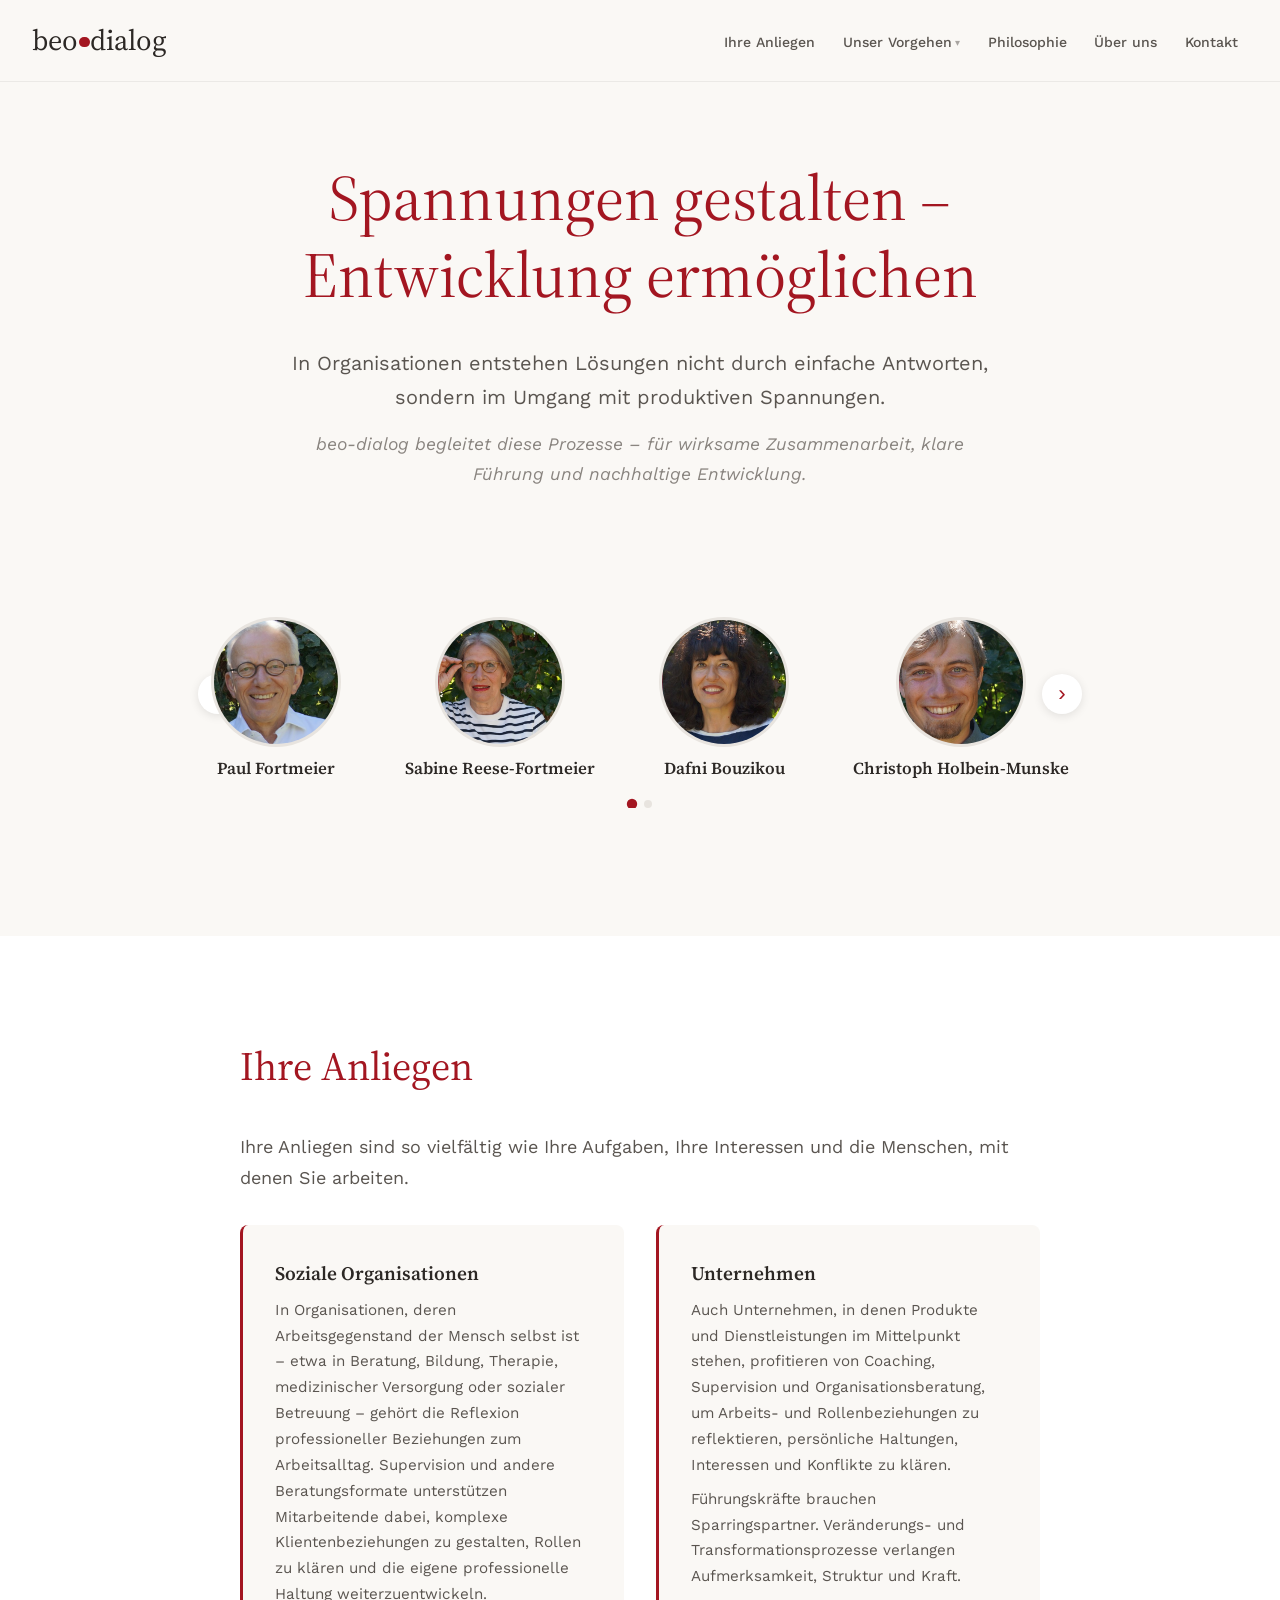
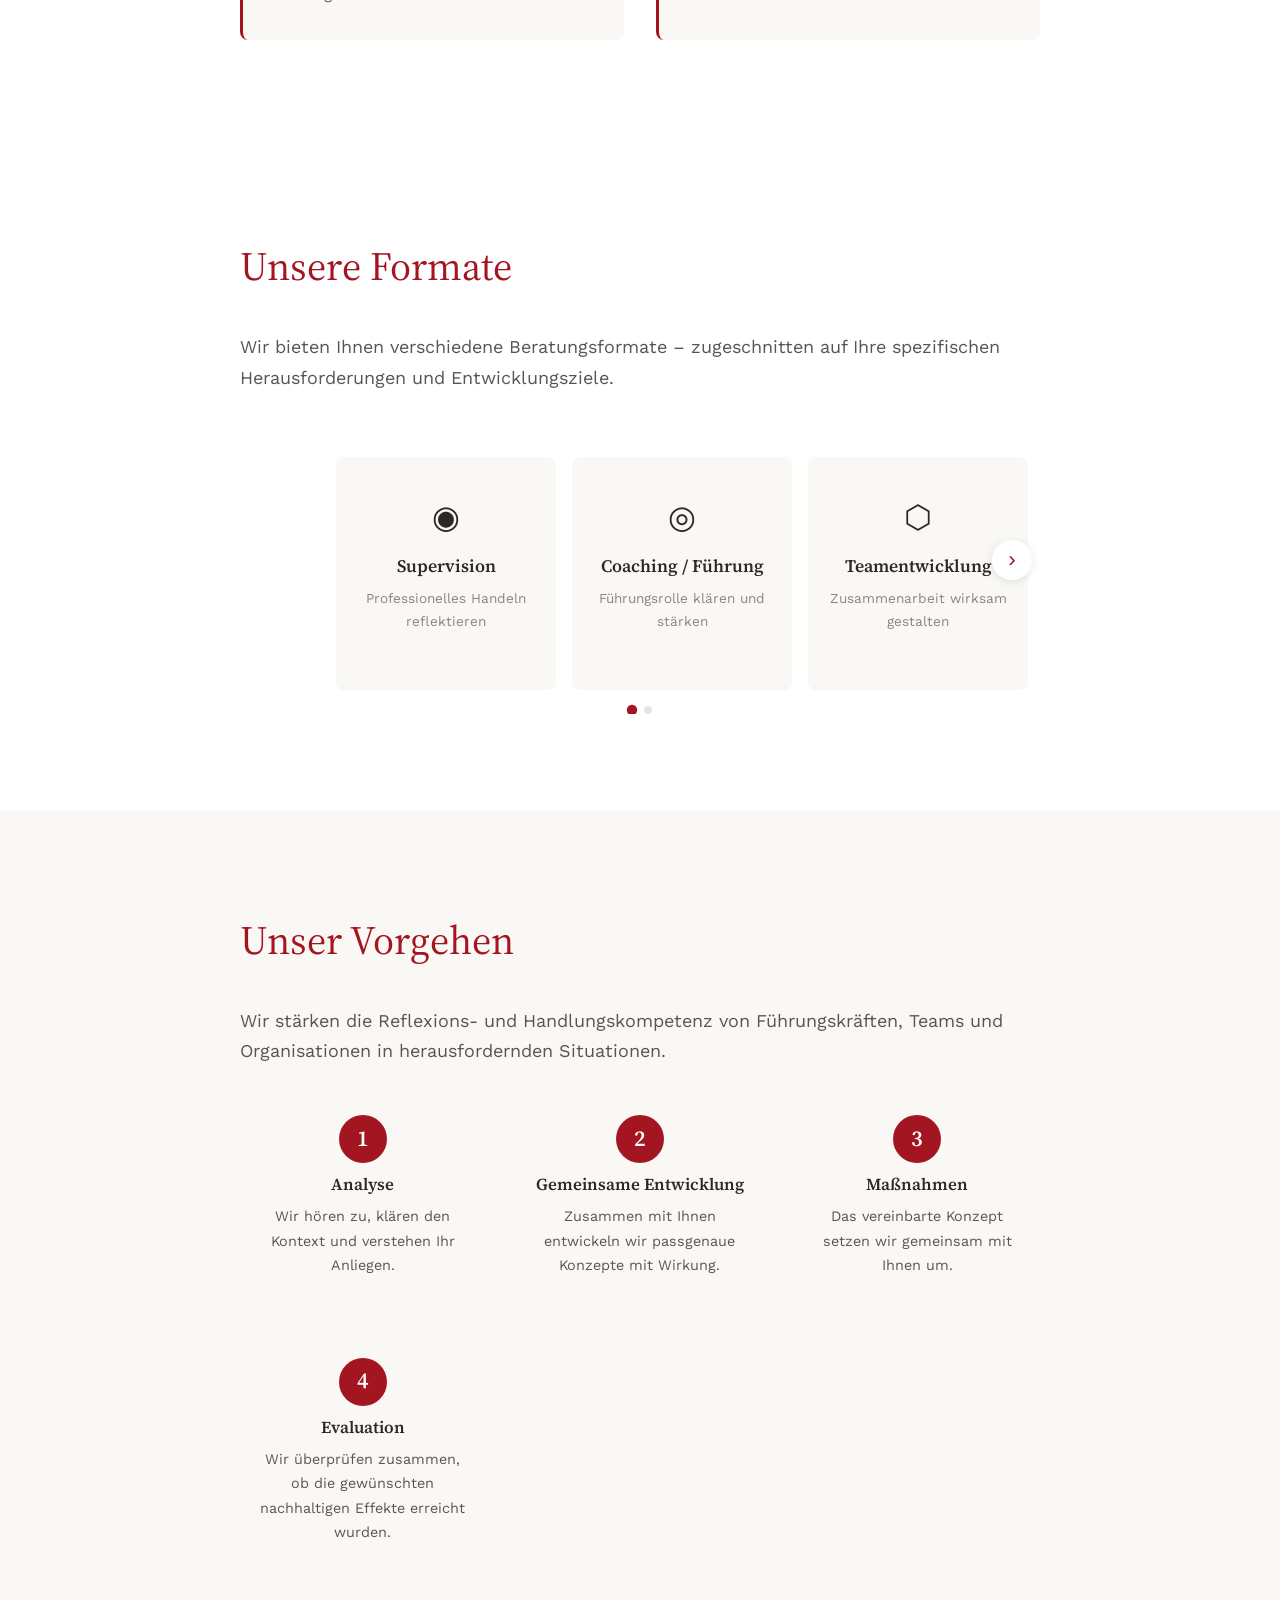
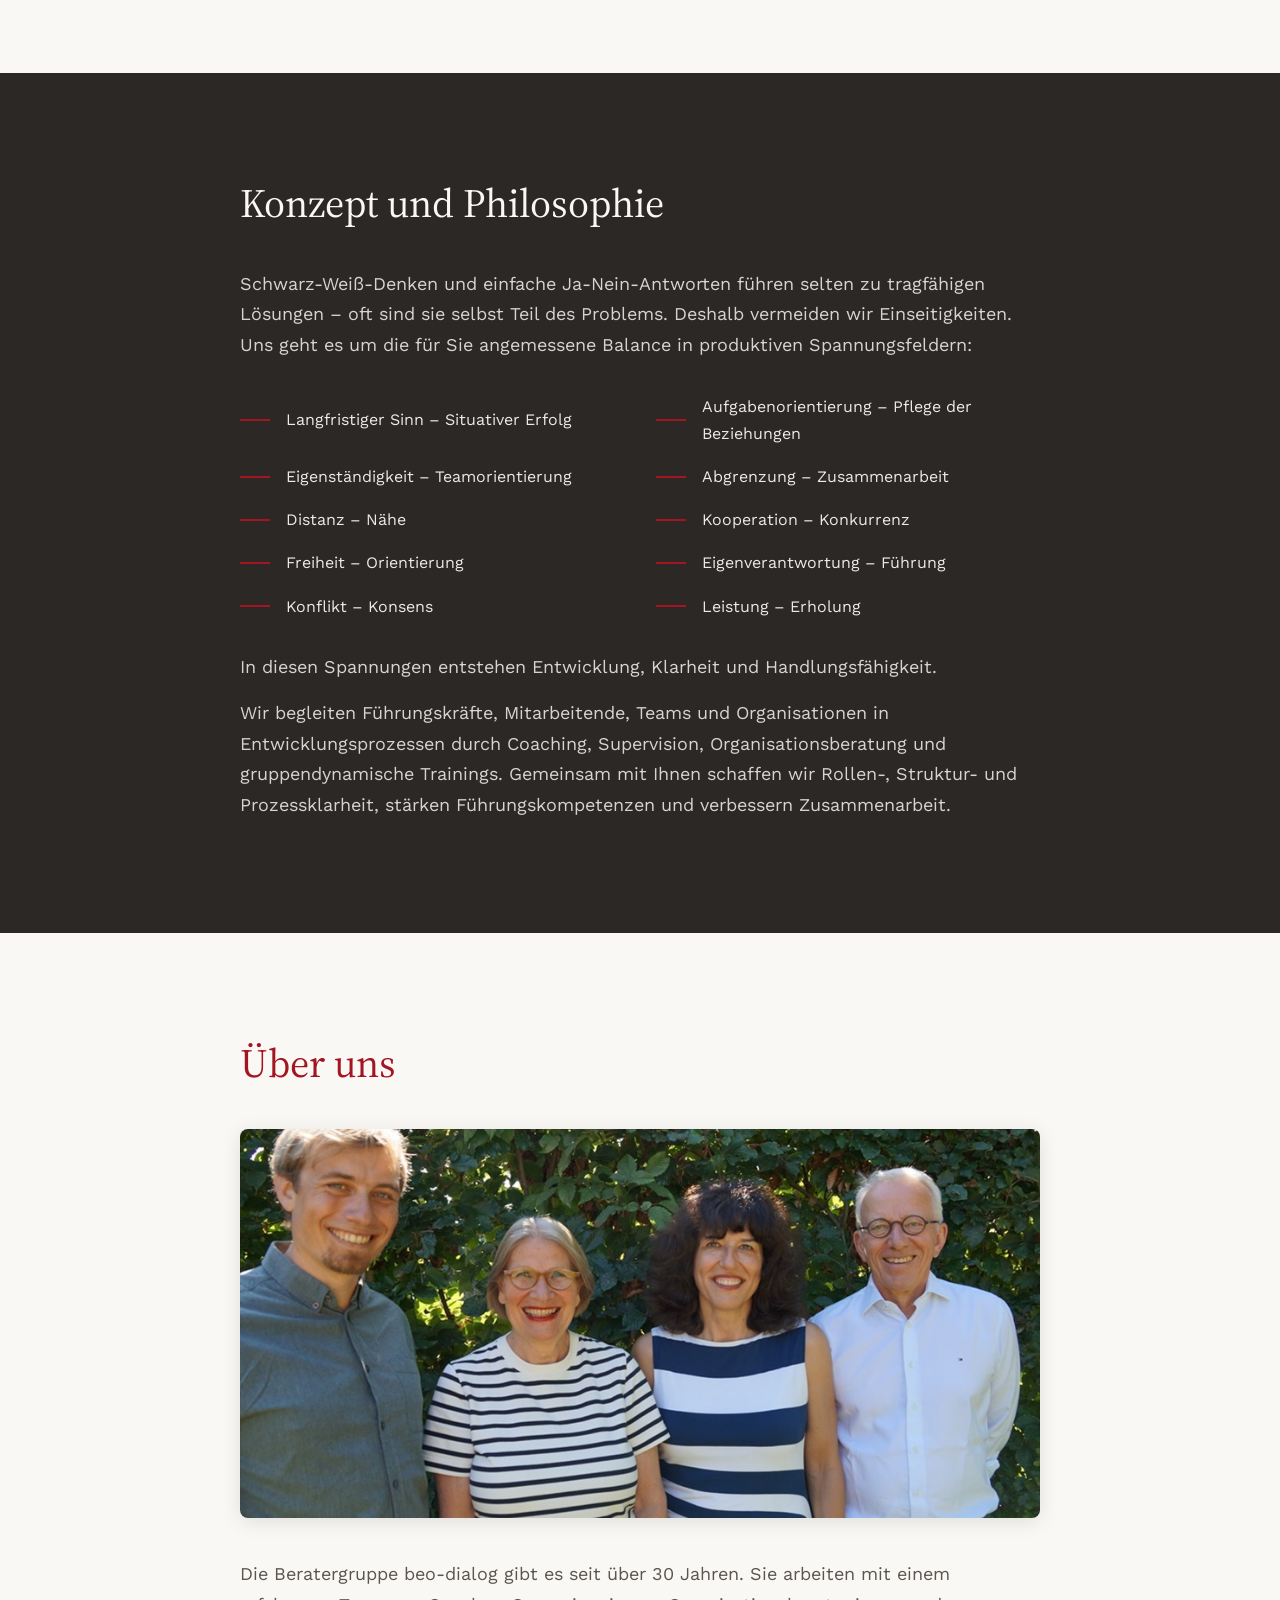
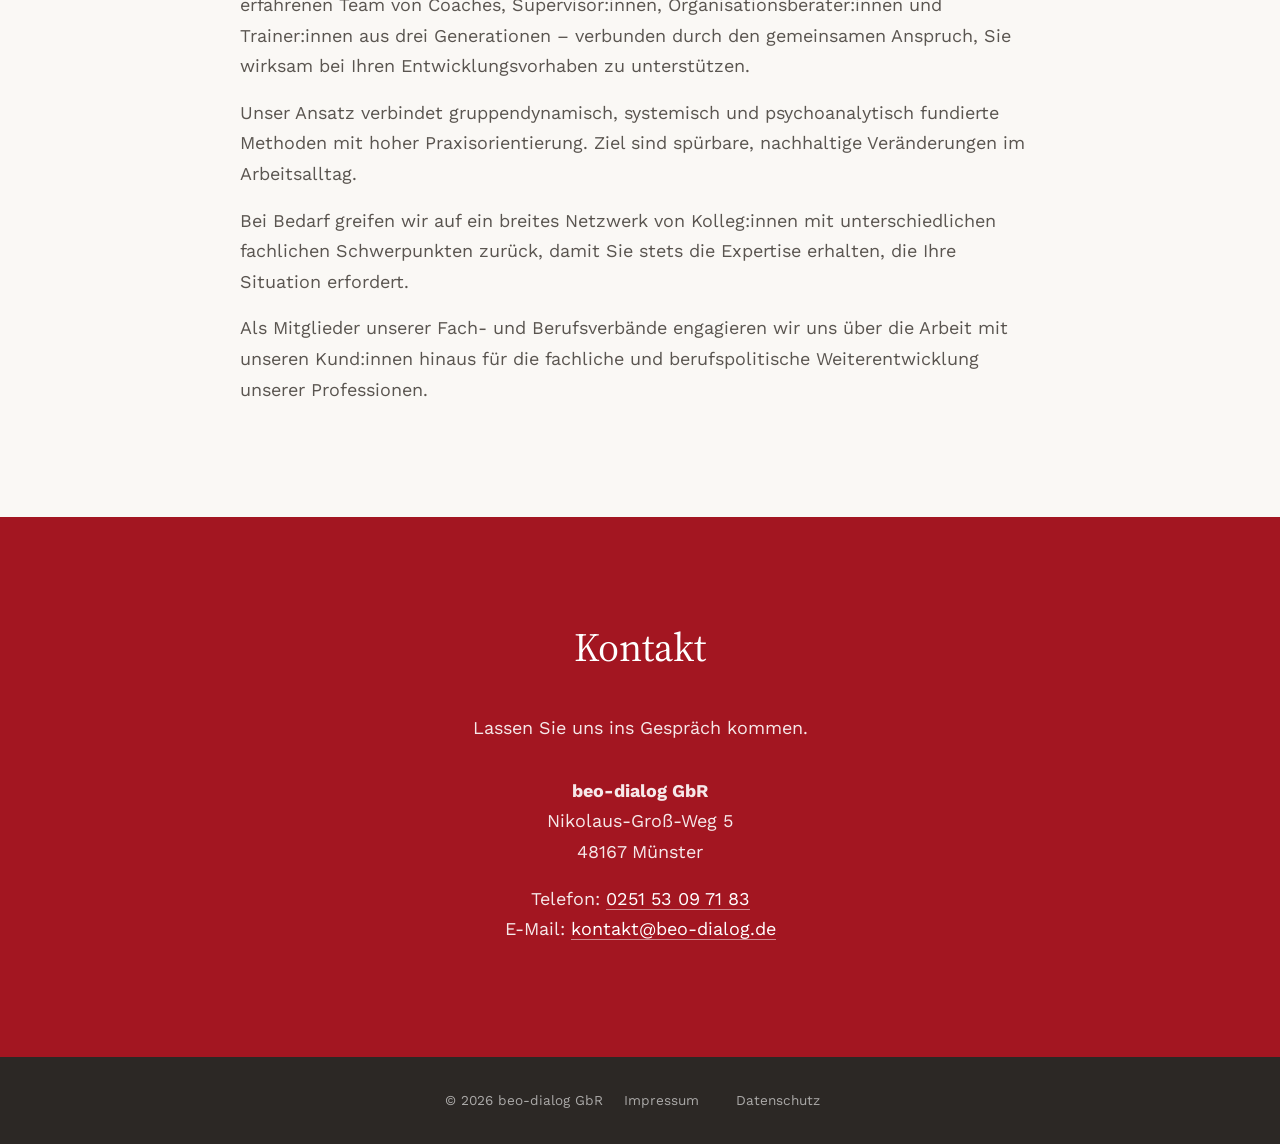
==== index.html @ d2ea7aee "Formate-Sektion als Karussell mit Pfeil-Navigation Die fünf Format-Karten (Supervision, Coaching, et" ====
<!DOCTYPE html>
<html lang="de">
<head>
  <meta charset="UTF-8">
  <meta name="viewport" content="width=device-width, initial-scale=1.0">
  <meta name="description" content="Supervision, Coaching, Organisationsberatung und Training seit über 30 Jahren. beo-dialog begleitet Teams, Führungskräfte und Organisationen wirksam durch Veränderung.">
  <title>beo-dialog – Spannungen gestalten, Entwicklung ermöglichen</title>
  <link rel="preconnect" href="https://fonts.googleapis.com">
  <link rel="preconnect" href="https://fonts.gstatic.com" crossorigin>
  <link href="https://fonts.googleapis.com/css2?family=Source+Serif+4:opsz,wght@8..60,400;8..60,600&family=Work+Sans:wght@300;400;500;600&display=swap" rel="stylesheet">
  <link rel="stylesheet" href="style.css">
</head>
<body>

<nav>
  <a href="index.html" class="logo">beo<span class="logo-dot"></span>dialog</a>
  <ul class="nav-links">
    <li><a href="#anliegen">Ihre Anliegen</a></li>
    <li class="nav-dropdown">
      <a href="#formate">Unser Vorgehen</a>
      <div class="dropdown-menu">
        <a href="supervision.html">Supervision</a>
        <a href="coaching.html">Coaching / Führung</a>
        <a href="teamentwicklung.html">Teamentwicklung</a>
        <a href="organisationsberatung.html">Organisationsberatung</a>
        <a href="training.html">Training</a>
      </div>
    </li>
    <li><a href="#philosophie">Philosophie</a></li>
    <li><a href="#ueber-uns">Über uns</a></li>
    <li><a href="#kontakt">Kontakt</a></li>
  </ul>
  <button class="nav-toggle" aria-label="Menü"><span></span><span></span><span></span></button>
</nav>

<section class="hero">
  <div class="hero-content">
    <h1>Spannungen gestalten&nbsp;– Entwicklung ermöglichen</h1>
    <p class="hero-intro">In Organisationen entstehen Lösungen nicht durch einfache Antworten, sondern im Umgang mit produktiven Spannungen.</p>
    <p class="hero-dialog">beo-dialog begleitet diese Prozesse – für wirksame Zusammenarbeit, klare Führung und nachhaltige Entwicklung.</p>
  </div>
  <div class="team-section">
    <div class="team-carousel">
      <button class="carousel-nav prev" aria-label="Vorherige">‹</button>
      <div class="team-track" id="teamTrack">
        <a class="team-member" href="paul-fortmeier.html">
          <div class="member-photo"><img src="bilder/fortmeier.jpg" alt="Paul Fortmeier"></div>
          <div class="member-name">Paul Fortmeier</div>
        </a>
        <a class="team-member" href="sabine-reese-fortmeier.html">
          <div class="member-photo"><img src="bilder/reese-fortmeier.jpg" alt="Sabine Reese-Fortmeier"></div>
          <div class="member-name">Sabine Reese-Fortmeier</div>
        </a>
        <a class="team-member" href="dafni-bouzikou.html">
          <div class="member-photo"><img src="bilder/bouzikou.jpg" alt="Dafni Bouzikou"></div>
          <div class="member-name">Dafni Bouzikou</div>
        </a>
        <a class="team-member" href="christoph-holbein-munske.html">
          <div class="member-photo"><img src="bilder/holbein-munske.jpg" alt="Christoph Holbein-Munske"></div>
          <div class="member-name">Christoph Holbein-Munske</div>
        </a>
      </div>
      <button class="carousel-nav next" aria-label="Nächste">›</button>
      <div class="carousel-dots">
        <button class="carousel-dot active" data-index="0"></button>
        <button class="carousel-dot" data-index="1"></button>
      </div>
    </div>
  </div>
</section>

<section class="anliegen" id="anliegen">
  <div class="section-inner">
    <h2>Ihre Anliegen</h2>
    <p>Ihre Anliegen sind so vielfältig wie Ihre Aufgaben, Ihre Interessen und die Menschen, mit denen Sie arbeiten.</p>
    <div class="anliegen-grid">
      <div class="anliegen-card">
        <h3>Soziale Organisationen</h3>
        <p>In Organisationen, deren Arbeitsgegenstand der Mensch selbst ist – etwa in Beratung, Bildung, Therapie, medizinischer Versorgung oder sozialer Betreuung – gehört die Reflexion professioneller Beziehungen zum Arbeitsalltag. Supervision und andere Beratungsformate unterstützen Mitarbeitende dabei, komplexe Klientenbeziehungen zu gestalten, Rollen zu klären und die eigene professionelle Haltung weiterzuentwickeln.</p>
      </div>
      <div class="anliegen-card">
        <h3>Unternehmen</h3>
        <p>Auch Unternehmen, in denen Produkte und Dienstleistungen im Mittelpunkt stehen, profitieren von Coaching, Supervision und Organisationsberatung, um Arbeits- und Rollenbeziehungen zu reflektieren, persönliche Haltungen, Interessen und Konflikte zu klären.</p>
        <p>Führungskräfte brauchen Sparringspartner. Veränderungs- und Transformationsprozesse verlangen Aufmerksamkeit, Struktur und Kraft.</p>
      </div>
    </div>
  </div>
</section>

<section class="formate" id="formate">
  <div class="section-inner">
    <h2>Unsere Formate</h2>
    <p>Wir bieten Ihnen verschiedene Beratungsformate – zugeschnitten auf Ihre spezifischen Herausforderungen und Entwicklungsziele.</p>
    <div class="formate-carousel">
      <button class="carousel-nav prev" id="formatePrev" aria-label="Vorherige">‹</button>
      <div class="formate-track" id="formateTrack">
        <a class="format-card" href="supervision.html"><div class="format-icon">◉</div><h3>Supervision</h3><p>Professionelles Handeln reflektieren</p></a>
        <a class="format-card" href="coaching.html"><div class="format-icon">◎</div><h3>Coaching / Führung</h3><p>Führungsrolle klären und stärken</p></a>
        <a class="format-card" href="teamentwicklung.html"><div class="format-icon">⬡</div><h3>Teamentwicklung</h3><p>Zusammenarbeit wirksam gestalten</p></a>
        <a class="format-card" href="organisationsberatung.html"><div class="format-icon">◈</div><h3>Organisationsberatung</h3><p>Strukturen und Prozesse entwickeln</p></a>
        <a class="format-card" href="training.html"><div class="format-icon">△</div><h3>Training</h3><p>Kompetenzen erfahrungsbasiert erweitern</p></a>
      </div>
      <button class="carousel-nav next" id="formateNext" aria-label="Nächste">›</button>
      <div class="carousel-dots" id="formateDots"></div>
    </div>
  </div>
</section>

<section class="vorgehen" id="vorgehen">
  <div class="section-inner">
    <h2>Unser Vorgehen</h2>
    <p>Wir stärken die Reflexions- und Handlungskompetenz von Führungskräften, Teams und Organisationen in herausfordernden Situationen.</p>
    <div class="vorgehen-steps">
      <div class="step"><div class="step-number">1</div><h3>Analyse</h3><p>Wir hören zu, klären den Kontext und verstehen Ihr Anliegen.</p></div>
      <div class="step"><div class="step-number">2</div><h3>Gemeinsame Entwicklung</h3><p>Zusammen mit Ihnen entwickeln wir passgenaue Konzepte mit Wirkung.</p></div>
      <div class="step"><div class="step-number">3</div><h3>Maßnahmen</h3><p>Das vereinbarte Konzept setzen wir gemeinsam mit Ihnen um.</p></div>
      <div class="step"><div class="step-number">4</div><h3>Evaluation</h3><p>Wir überprüfen zusammen, ob die gewünschten nachhaltigen Effekte erreicht wurden.</p></div>
    </div>
  </div>
</section>

<section class="spannungsfelder" id="philosophie">
  <div class="section-inner">
    <h2>Konzept und Philosophie</h2>
    <p>Schwarz-Weiß-Denken und einfache Ja-Nein-Antworten führen selten zu tragfähigen Lösungen – oft sind sie selbst Teil des Problems. Deshalb vermeiden wir Einseitigkeiten. Uns geht es um die für Sie angemessene Balance in produktiven Spannungsfeldern:</p>
    <ul class="spannungen-list">
      <li class="spannung-item">Langfristiger Sinn – Situativer Erfolg</li>
      <li class="spannung-item">Aufgabenorientierung – Pflege der Beziehungen</li>
      <li class="spannung-item">Eigenständigkeit – Teamorientierung</li>
      <li class="spannung-item">Abgrenzung – Zusammenarbeit</li>
      <li class="spannung-item">Distanz – Nähe</li>
      <li class="spannung-item">Kooperation – Konkurrenz</li>
      <li class="spannung-item">Freiheit – Orientierung</li>
      <li class="spannung-item">Eigenverantwortung – Führung</li>
      <li class="spannung-item">Konflikt – Konsens</li>
      <li class="spannung-item">Leistung – Erholung</li>
    </ul>
    <p style="margin-top: var(--space-md)">In diesen Spannungen entstehen Entwicklung, Klarheit und Handlungsfähigkeit.</p>
    <p>Wir begleiten Führungskräfte, Mitarbeitende, Teams und Organisationen in Entwicklungsprozessen durch Coaching, Supervision, Organisationsberatung und gruppendynamische Trainings. Gemeinsam mit Ihnen schaffen wir Rollen-, Struktur- und Prozessklarheit, stärken Führungskompetenzen und verbessern Zusammenarbeit.</p>
  </div>
</section>

<section class="ueber-uns" id="ueber-uns">
  <div class="section-inner">
    <h2>Über uns</h2>
    <div style="text-align: center; margin: var(--space-md) 0">
      <img src="bilder/gruppenfoto.jpg" alt="beo-dialog Team" style="max-width: 100%; height: auto; border-radius: 8px; box-shadow: 0 4px 20px rgba(0,0,0,.1)">
    </div>
    <p>Die Beratergruppe beo-dialog gibt es seit über 30 Jahren. Sie arbeiten mit einem erfahrenen Team von Coaches, Supervisor:innen, Organisationsberater:innen und Trainer:innen aus drei Generationen – verbunden durch den gemeinsamen Anspruch, Sie wirksam bei Ihren Entwicklungsvorhaben zu unterstützen.</p>
    <p>Unser Ansatz verbindet gruppendynamisch, systemisch und psychoanalytisch fundierte Methoden mit hoher Praxisorientierung. Ziel sind spürbare, nachhaltige Veränderungen im Arbeitsalltag.</p>
    <p>Bei Bedarf greifen wir auf ein breites Netzwerk von Kolleg:innen mit unterschiedlichen fachlichen Schwerpunkten zurück, damit Sie stets die Expertise erhalten, die Ihre Situation erfordert.</p>
    <p>Als Mitglieder unserer Fach- und Berufsverbände engagieren wir uns über die Arbeit mit unseren Kund:innen hinaus für die fachliche und berufspolitische Weiterentwicklung unserer Professionen.</p>
  </div>
</section>

<section class="kontakt" id="kontakt">
  <div class="section-inner">
    <h2>Kontakt</h2>
    <p>Lassen Sie uns ins Gespräch kommen.</p>
    <div style="margin-top: var(--space-md)">
      <p><strong>beo-dialog GbR</strong><br>Nikolaus-Groß-Weg 5<br>48167 Münster</p>
      <p style="margin-top: var(--space-sm)">
        Telefon: <a href="tel:+4925153097183">0251 53 09 71 83</a><br>
        E-Mail: <a href="mailto:kontakt@beo-dialog.de">kontakt@beo-dialog.de</a>
      </p>
    </div>
  </div>
</section>

<footer>
  <p>© 2026 beo-dialog GbR <a href="#">Impressum</a> <a href="#">Datenschutz</a></p>
</footer>

<script>
const navToggle = document.querySelector('.nav-toggle');
const navLinks = document.querySelector('.nav-links');
navToggle.addEventListener('click', () => navLinks.classList.toggle('active'));
document.querySelectorAll('.nav-dropdown > a').forEach(t => {
  t.addEventListener('click', e => {
    if (window.innerWidth <= 768) { e.preventDefault(); t.parentElement.classList.toggle('open'); }
  });
});
document.querySelectorAll('.dropdown-menu a').forEach(l => {
  l.addEventListener('click', () => navLinks.classList.remove('active'));
});

// Carousel
const teamTrack = document.getElementById('teamTrack');
const teamMembers = teamTrack.querySelectorAll('.team-member');
const dots = document.querySelectorAll('.carousel-dot');
const prevBtn = document.querySelector('.carousel-nav.prev');
const nextBtn = document.querySelector('.carousel-nav.next');
let currentPage = 0;

function getMembersPerPage() {
  if (window.innerWidth <= 768) return 1;
  if (window.innerWidth <= 1024) return 3;
  return 5;
}

function updateCarousel() {
  const mpp = getMembersPerPage();
  const totalPages = Math.ceil(teamMembers.length / mpp);
  currentPage = Math.min(currentPage, totalPages - 1);
  const memberWidth = teamMembers[0].offsetWidth;
  const gap = 64;
  teamTrack.style.transform = `translateX(-${currentPage * mpp * (memberWidth + gap)}px)`;
  dots.forEach((dot, i) => dot.classList.toggle('active', i === currentPage));
}

prevBtn.addEventListener('click', () => { currentPage = Math.max(0, currentPage - 1); updateCarousel(); });
nextBtn.addEventListener('click', () => {
  const totalPages = Math.ceil(teamMembers.length / getMembersPerPage());
  currentPage = Math.min(totalPages - 1, currentPage + 1);
  updateCarousel();
});
dots.forEach((dot, i) => dot.addEventListener('click', () => { currentPage = i; updateCarousel(); }));
window.addEventListener('resize', () => { currentPage = 0; updateCarousel(); });
updateCarousel();

// Formate-Carousel
const formateTrack = document.getElementById('formateTrack');
const formateCards = formateTrack.querySelectorAll('.format-card');
const formateDotsContainer = document.getElementById('formateDots');
const formatePrev = document.getElementById('formatePrev');
const formateNext = document.getElementById('formateNext');
let formatePage = 0;

function getFormatePerPage() {
  return window.innerWidth <= 768 ? 1 : 3;
}

function buildFormateDots() {
  const total = Math.ceil(formateCards.length / getFormatePerPage());
  formateDotsContainer.innerHTML = '';
  for (let i = 0; i < total; i++) {
    const btn = document.createElement('button');
    btn.className = 'carousel-dot' + (i === formatePage ? ' active' : '');
    btn.addEventListener('click', () => { formatePage = i; updateFormateCarousel(); });
    formateDotsContainer.appendChild(btn);
  }
}

function updateFormateCarousel() {
  const fpp = getFormatePerPage();
  const totalPages = Math.ceil(formateCards.length / fpp);
  formatePage = Math.min(formatePage, totalPages - 1);
  const cardWidth = formateCards[0].offsetWidth;
  const gap = parseInt(getComputedStyle(formateTrack).gap) || 16;
  formateTrack.style.transform = `translateX(-${formatePage * fpp * (cardWidth + gap)}px)`;
  formateDotsContainer.querySelectorAll('.carousel-dot').forEach((d, i) => d.classList.toggle('active', i === formatePage));
  formatePrev.style.visibility = formatePage === 0 ? 'hidden' : 'visible';
  formateNext.style.visibility = formatePage >= totalPages - 1 ? 'hidden' : 'visible';
}

formatePrev.addEventListener('click', () => { formatePage = Math.max(0, formatePage - 1); updateFormateCarousel(); });
formateNext.addEventListener('click', () => {
  const total = Math.ceil(formateCards.length / getFormatePerPage());
  formatePage = Math.min(total - 1, formatePage + 1);
  updateFormateCarousel();
});
window.addEventListener('resize', () => { formatePage = 0; buildFormateDots(); updateFormateCarousel(); });
buildFormateDots();
updateFormateCarousel();
</script>
</body>
</html>
---- style.css ----
/* === VARIABLEN === */
:root {
  --beo-red: #A31621;
  --beo-red-dark: #7D1119;
  --warm-white: #FAF8F5;
  --warm-gray: #E8E4DF;
  --text-dark: #2C2825;
  --text-medium: #5A5550;
  --text-light: #8A8580;
  --font-display: 'Source Serif 4', Georgia, serif;
  --font-body: 'Work Sans', -apple-system, sans-serif;
  --space-xs: 0.5rem;
  --space-sm: 1rem;
  --space-md: 2rem;
  --space-lg: 4rem;
  --space-xl: 6rem;
  --space-xxl: 10rem;
}

/* === RESET === */
* { margin: 0; padding: 0; box-sizing: border-box; }
html { scroll-behavior: smooth; }
body {
  font-family: var(--font-body);
  font-size: 18px;
  line-height: 1.7;
  color: var(--text-dark);
  background: var(--warm-white);
  overflow-x: hidden;
}

/* === NAVIGATION === */
nav {
  position: fixed;
  top: 0; left: 0; right: 0;
  z-index: 200;
  padding: var(--space-sm) var(--space-md);
  display: flex;
  justify-content: space-between;
  align-items: center;
  background: rgba(250, 248, 245, 0.97);
  backdrop-filter: blur(10px);
  border-bottom: 1px solid rgba(0,0,0,0.06);
}

.logo {
  font-family: var(--font-display);
  font-size: 1.8rem;
  font-weight: 400;
  color: var(--text-dark);
  text-decoration: none;
}
.logo-dot {
  display: inline-block;
  width: .35em;
  height: .35em;
  background: var(--beo-red);
  border-radius: 50%;
  margin-left: .05em;
  transform: translateY(-.1em);
}

.nav-links {
  display: flex;
  gap: var(--space-xs);
  list-style: none;
  align-items: center;
}
.nav-links a {
  font-size: .88rem;
  font-weight: 500;
  color: var(--text-medium);
  text-decoration: none;
  padding: .4em .7em;
  border-radius: 4px;
  transition: color .2s;
}
.nav-links a:hover { color: var(--beo-red); }

.nav-dropdown { position: relative; }
.nav-dropdown > a::after { content: ' ▾'; font-size: .7em; opacity: .5; }

.dropdown-menu {
  display: none;
  position: absolute;
  top: calc(100% + 4px);
  left: 0;
  background: #fff;
  border-radius: 6px;
  box-shadow: 0 8px 30px rgba(0,0,0,.12);
  padding: .5rem 0;
  min-width: 220px;
  z-index: 300;
}
.dropdown-menu a {
  display: block;
  padding: .5rem 1.2rem;
  font-size: .88rem;
  color: var(--text-medium);
  border-radius: 0;
}
.dropdown-menu a:hover { background: var(--warm-white); color: var(--beo-red); }
.nav-dropdown:hover .dropdown-menu { display: block; }

.nav-toggle {
  display: none;
  background: none;
  border: none;
  cursor: pointer;
  padding: var(--space-xs);
}
.nav-toggle span {
  display: block;
  width: 24px;
  height: 2px;
  background: var(--text-dark);
  margin: 5px 0;
  transition: .3s;
}

/* === HERO (nur index.html) === */
.hero {
  min-height: 100vh;
  display: flex;
  flex-direction: column;
  justify-content: center;
  padding: var(--space-xxl) var(--space-md) var(--space-lg);
}
.hero-content { max-width: 900px; margin: 0 auto; text-align: center; }

.hero h1 {
  font-family: var(--font-display);
  font-size: clamp(2.5rem, 6vw, 4rem);
  font-weight: 400;
  line-height: 1.2;
  color: var(--beo-red);
  margin-bottom: var(--space-md);
  opacity: 0;
  animation: fadeUp .8s ease forwards;
}
.hero-intro {
  font-size: 1.25rem;
  color: var(--text-medium);
  max-width: 700px;
  margin: 0 auto var(--space-sm);
  opacity: 0;
  animation: fadeUp .8s ease .2s forwards;
}
.hero-dialog {
  font-size: 1.1rem;
  color: var(--text-light);
  font-style: italic;
  max-width: 650px;
  margin: 0 auto var(--space-lg);
  opacity: 0;
  animation: fadeUp .8s ease .3s forwards;
}

@keyframes fadeUp {
  from { opacity: 0; transform: translateY(20px); }
  to   { opacity: 1; transform: translateY(0); }
}

/* === TEAM-CAROUSEL (nur index.html) === */
.team-section {
  padding: var(--space-lg) 0;
  opacity: 0;
  animation: fadeUp .8s ease .4s forwards;
}
.team-carousel {
  position: relative;
  max-width: 900px;
  margin: 0 auto;
  padding: 0 var(--space-xl);
  overflow: hidden;
}
.team-track {
  display: flex;
  gap: var(--space-lg);
  justify-content: center;
  align-items: flex-start;
  transition: transform .5s cubic-bezier(.4,0,.2,1);
}
.team-member {
  flex: 0 0 auto;
  text-align: center;
  text-decoration: none;
  color: inherit;
  display: block;
  transition: transform .3s;
}
.team-member:hover { transform: translateY(-5px); }
.member-photo {
  width: 130px;
  height: 130px;
  border-radius: 50%;
  overflow: hidden;
  margin: 0 auto var(--space-xs);
  border: 3px solid transparent;
  transition: border-color .3s, box-shadow .3s;
  background: var(--warm-gray);
  display: flex;
  align-items: center;
  justify-content: center;
}
.member-photo img { width: 100%; height: 100%; object-fit: cover; }
.team-member:hover .member-photo {
  border-color: var(--beo-red);
  box-shadow: 0 8px 30px rgba(163,22,33,.15);
}
.member-name {
  font-family: var(--font-display);
  font-size: 1.05rem;
  font-weight: 600;
  color: var(--text-dark);
}

.carousel-nav {
  position: absolute;
  top: 40%;
  transform: translateY(-50%);
  width: 40px; height: 40px;
  border: none;
  background: #fff;
  border-radius: 50%;
  cursor: pointer;
  display: flex;
  align-items: center;
  justify-content: center;
  box-shadow: 0 2px 10px rgba(0,0,0,.1);
  transition: all .2s;
  color: var(--beo-red);
  font-size: 1.4rem;
}
.carousel-nav:hover { background: var(--beo-red); color: #fff; }
.carousel-nav.prev { left: 8px; }
.carousel-nav.next { right: 8px; }

.carousel-dots { display: flex; justify-content: center; gap: var(--space-xs); margin-top: var(--space-sm); }
.carousel-dot {
  width: 8px; height: 8px;
  border-radius: 50%;
  background: var(--warm-gray);
  border: none; cursor: pointer;
  transition: all .2s;
}
.carousel-dot.active { background: var(--beo-red); transform: scale(1.3); }

/* === SECTIONS (index.html) === */
section { padding: var(--space-xl) var(--space-md); }
.section-inner { max-width: 800px; margin: 0 auto; }
section h2 {
  font-family: var(--font-display);
  font-size: clamp(1.8rem, 4vw, 2.5rem);
  font-weight: 400;
  color: var(--beo-red);
  margin-bottom: var(--space-md);
}
section p { margin-bottom: var(--space-sm); color: var(--text-medium); }

.anliegen { background: #fff; }
.anliegen-grid {
  display: grid;
  grid-template-columns: repeat(auto-fit, minmax(300px, 1fr));
  gap: var(--space-md);
  margin-top: var(--space-md);
}
.anliegen-card {
  padding: var(--space-md);
  background: var(--warm-white);
  border-radius: 8px;
  border-left: 3px solid var(--beo-red);
}
.anliegen-card h3 {
  font-family: var(--font-display);
  font-size: 1.2rem;
  font-weight: 600;
  color: var(--text-dark);
  margin-bottom: var(--space-xs);
}
.anliegen-card p { font-size: .95rem; margin-bottom: .5rem; }
.anliegen-card p:last-child { margin-bottom: 0; }

.spannungsfelder { background: var(--text-dark); color: var(--warm-white); }
.spannungsfelder h2 { color: var(--warm-white); }
.spannungsfelder p { color: rgba(255,255,255,.8); }
.spannungen-list {
  display: grid;
  grid-template-columns: repeat(auto-fit, minmax(250px, 1fr));
  gap: var(--space-sm) var(--space-md);
  margin-top: var(--space-md);
  list-style: none;
}
.spannung-item {
  display: flex;
  align-items: center;
  gap: var(--space-sm);
  font-size: 1rem;
  color: rgba(255,255,255,.9);
}
.spannung-item::before {
  content: '';
  width: 30px; height: 2px;
  background: var(--beo-red);
  flex-shrink: 0;
}

.vorgehen { background: var(--warm-white); }
.vorgehen-steps {
  display: grid;
  grid-template-columns: repeat(auto-fit, minmax(180px, 1fr));
  gap: var(--space-md);
  margin-top: var(--space-md);
}
.step { text-align: center; padding: var(--space-sm); }
.step-number {
  width: 48px; height: 48px;
  border-radius: 50%;
  background: var(--beo-red);
  color: #fff;
  display: flex;
  align-items: center;
  justify-content: center;
  font-family: var(--font-display);
  font-size: 1.4rem;
  font-weight: 600;
  margin: 0 auto var(--space-xs);
}
.step h3 {
  font-family: var(--font-display);
  font-size: 1.05rem;
  font-weight: 600;
  color: var(--text-dark);
  margin-bottom: .3rem;
}
.step p { font-size: .9rem; }

.formate { background: #fff; }
.formate-carousel {
  position: relative;
  margin-top: var(--space-lg);
  padding: 0 var(--space-xl);
  overflow: hidden;
}
.formate-track {
  display: flex;
  gap: var(--space-sm);
  transition: transform .5s cubic-bezier(.4,0,.2,1);
}
.format-card {
  flex: 0 0 auto;
  width: 220px;
  padding: var(--space-md) var(--space-sm);
  background: var(--warm-white);
  border-radius: 8px;
  text-align: center;
  transition: all .25s;
  border: 1px solid transparent;
  text-decoration: none;
  color: inherit;
  display: block;
}
.format-card:hover {
  border-color: var(--beo-red);
  box-shadow: 0 4px 20px rgba(163,22,33,.1);
  transform: translateY(-3px);
}
.format-icon { font-size: 2rem; margin-bottom: var(--space-xs); }
.format-card h3 {
  font-family: var(--font-display);
  font-size: 1.1rem;
  font-weight: 600;
  color: var(--text-dark);
  margin-bottom: .3rem;
}
.format-card p { font-size: .85rem; color: var(--text-light); margin-bottom: 0; }

.ueber-uns { background: var(--warm-white); }
.kontakt { background: var(--beo-red); color: #fff; text-align: center; }
.kontakt h2 { color: #fff; }
.kontakt p { color: rgba(255,255,255,.9); }
.kontakt a { color: #fff; text-decoration: none; border-bottom: 1px solid rgba(255,255,255,.5); transition: border-color .2s; }
.kontakt a:hover { border-color: #fff; }

footer {
  background: var(--text-dark);
  color: rgba(255,255,255,.6);
  padding: var(--space-md);
  text-align: center;
  font-size: .85rem;
}
footer a { color: rgba(255,255,255,.6); text-decoration: none; margin: 0 var(--space-sm); }
footer a:hover { color: #fff; }

/* === UNTERSEITEN-LAYOUT === */
.subpage-main { padding-top: 70px; }

.subpage-header {
  max-width: 800px;
  margin: 0 auto;
  padding: var(--space-lg) var(--space-md) var(--space-md);
}
.subpage-back {
  display: inline-flex;
  align-items: center;
  gap: .4em;
  font-size: .9rem;
  color: var(--text-light);
  text-decoration: none;
  margin-bottom: var(--space-md);
  transition: color .2s;
}
.subpage-back:hover { color: var(--beo-red); }

.subpage-header h1 {
  font-family: var(--font-display);
  font-size: clamp(2rem, 5vw, 3rem);
  font-weight: 400;
  color: var(--beo-red);
  margin-bottom: var(--space-sm);
}
.subpage-header .subtitle {
  font-size: 1.15rem;
  color: var(--text-medium);
  font-style: italic;
}

.subpage-body {
  max-width: 800px;
  margin: 0 auto;
  padding: 0 var(--space-md) var(--space-xl);
}
.subpage-body p { margin-bottom: var(--space-sm); color: var(--text-medium); }
.subpage-body h2 {
  font-family: var(--font-display);
  font-size: 1.4rem;
  font-weight: 600;
  color: var(--text-dark);
  margin-top: var(--space-md);
  margin-bottom: var(--space-sm);
}

.anlaesse { list-style: none; padding: 0; }
.anlaesse li {
  padding: .6rem 0;
  border-bottom: 1px solid var(--warm-gray);
  color: var(--text-medium);
  font-size: .95rem;
  display: flex;
  align-items: flex-start;
  gap: .7rem;
}
.anlaesse li::before {
  content: '';
  width: 6px; height: 6px;
  background: var(--beo-red);
  border-radius: 50%;
  flex-shrink: 0;
  margin-top: .55rem;
}

.subpage-cta {
  display: inline-block;
  margin-top: var(--space-md);
  padding: .8rem 2rem;
  background: var(--beo-red);
  color: #fff;
  font-size: 1rem;
  font-weight: 500;
  text-decoration: none;
  border-radius: 6px;
  transition: background .2s, transform .2s;
}
.subpage-cta:hover { background: var(--beo-red-dark); transform: translateY(-1px); }

/* === PERSONEN-PROFILE === */
.profile-hero {
  display: flex;
  gap: var(--space-md);
  align-items: flex-start;
  margin-bottom: var(--space-md);
}
.profile-photo {
  width: 180px; height: 180px;
  border-radius: 50%;
  background: var(--warm-gray);
  flex-shrink: 0;
  display: flex;
  align-items: center;
  justify-content: center;
  overflow: hidden;
}
.profile-photo img { width: 100%; height: 100%; object-fit: cover; }
.profile-intro { flex: 1; }
.profile-name {
  font-family: var(--font-display);
  font-size: 2rem;
  font-weight: 400;
  color: var(--beo-red);
  margin-bottom: .3rem;
}
.profile-claim {
  font-style: italic;
  color: var(--text-light);
  font-size: 1.05rem;
  margin-bottom: var(--space-sm);
}
.profile-contact-line { font-size: .9rem; color: var(--text-light); margin-top: var(--space-xs); }
.profile-contact-line a { color: var(--beo-red); text-decoration: none; }
.profile-contact-line a:hover { text-decoration: underline; }

.vita-list { list-style: none; padding: 0; }
.vita-list li {
  padding: .5rem 0;
  border-bottom: 1px solid var(--warm-gray);
  color: var(--text-medium);
  font-size: .92rem;
  display: flex;
  align-items: flex-start;
  gap: .7rem;
}
.vita-list li::before {
  content: '';
  width: 6px; height: 6px;
  background: var(--beo-red);
  border-radius: 50%;
  flex-shrink: 0;
  margin-top: .5rem;
}

.branchen { display: flex; flex-wrap: wrap; gap: .4rem; margin-top: var(--space-xs); }
.branche-tag {
  background: var(--warm-gray);
  color: var(--text-medium);
  padding: .25rem .7rem;
  border-radius: 20px;
  font-size: .8rem;
}

/* === RESPONSIVE === */
@media (max-width: 768px) {
  nav { padding: var(--space-sm); }
  .nav-links {
    display: none;
    position: absolute;
    top: 100%; left: 0; right: 0;
    background: #fff;
    flex-direction: column;
    padding: var(--space-sm) var(--space-md);
    gap: 0;
    border-bottom: 1px solid var(--warm-gray);
    box-shadow: 0 8px 20px rgba(0,0,0,.08);
  }
  .nav-links.active { display: flex; }
  .nav-links > li > a { padding: .7em 0; display: block; border-bottom: 1px solid var(--warm-gray); }
  .dropdown-menu { position: static; box-shadow: none; padding-left: var(--space-sm); display: none; }
  .nav-dropdown.open .dropdown-menu { display: block; }
  .dropdown-menu a { padding: .5rem 0; border-bottom: 1px solid var(--warm-gray); }
  .nav-toggle { display: block; }

  .team-carousel { padding: 0 var(--space-sm); }
  .team-track {
    justify-content: flex-start;
    overflow-x: auto;
    scroll-snap-type: x mandatory;
    -webkit-overflow-scrolling: touch;
    padding-bottom: var(--space-sm);
  }
  .team-member { scroll-snap-align: center; }
  .carousel-nav { display: none; }

  section { padding: var(--space-lg) var(--space-sm); }
  .formate-carousel { padding: 0 var(--space-sm); }

  .profile-hero { flex-direction: column; align-items: center; text-align: center; }
  .profile-photo { width: 150px; height: 150px; }
}
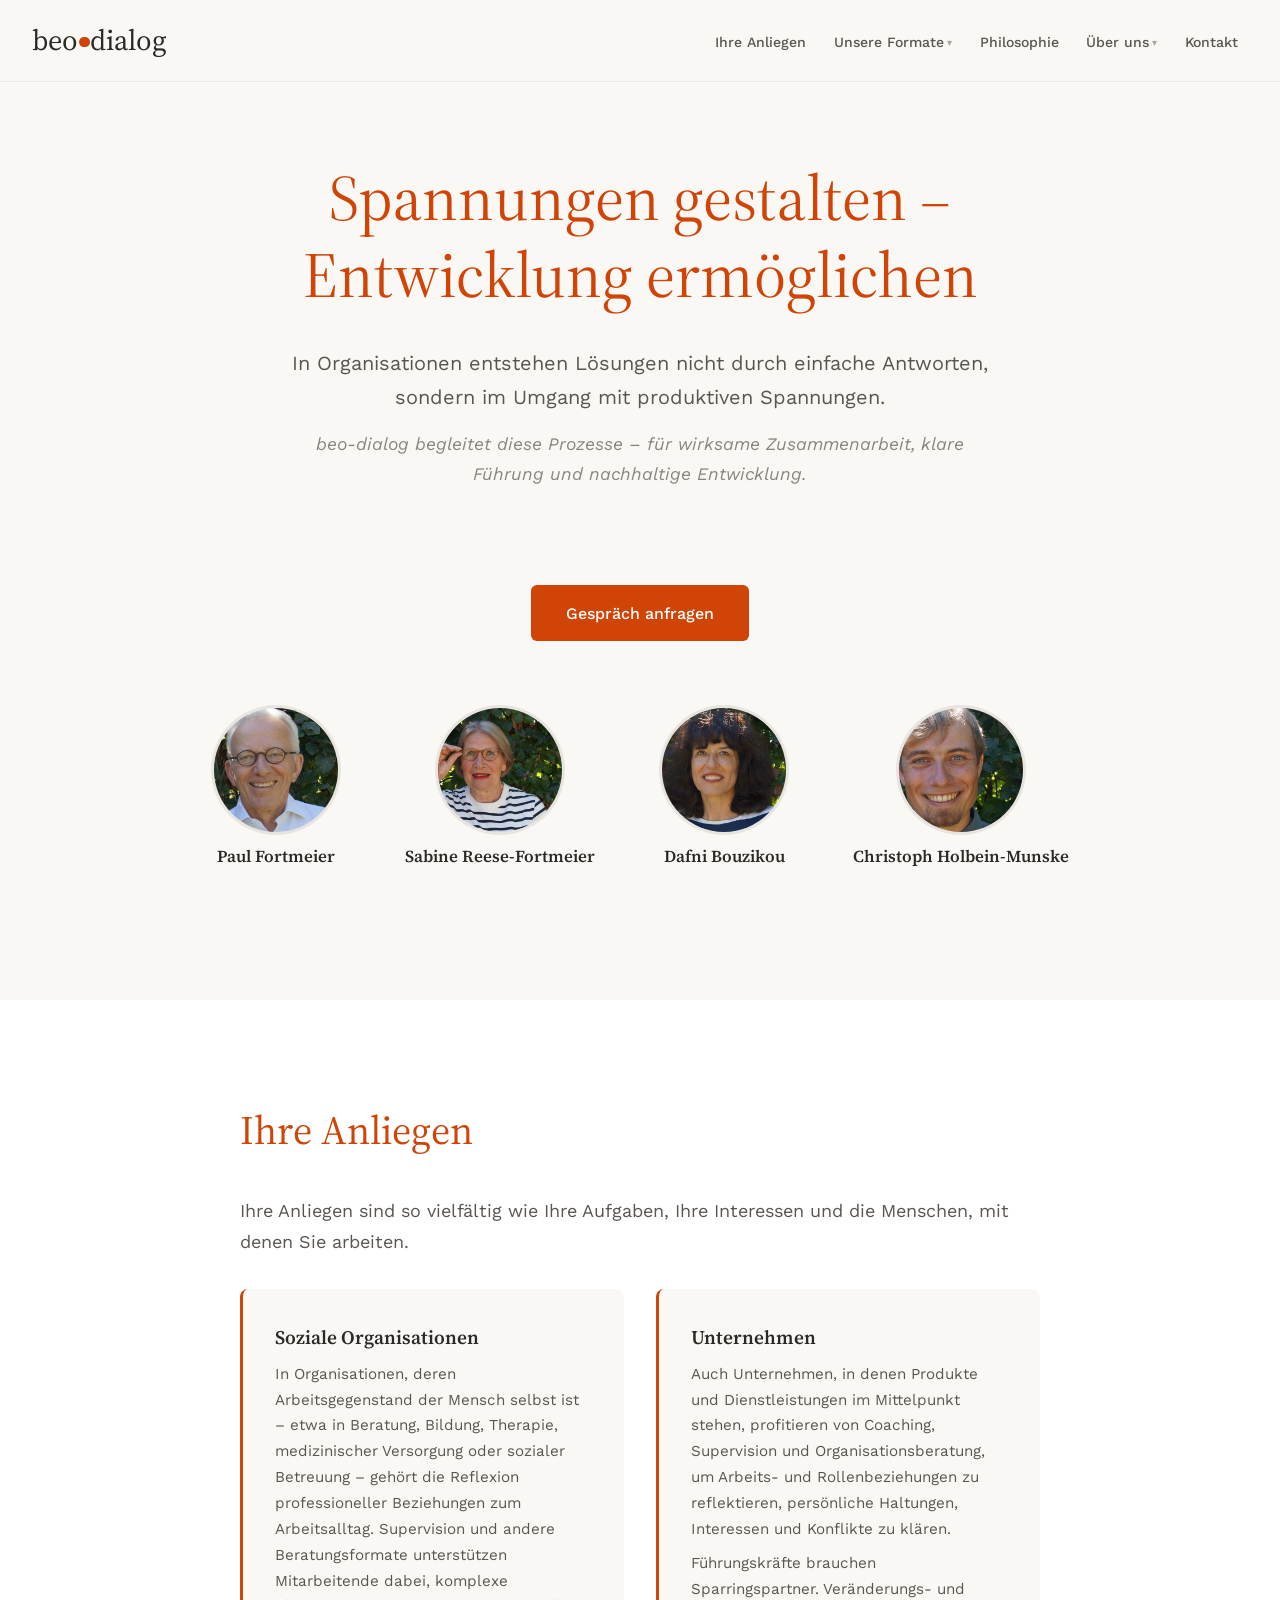
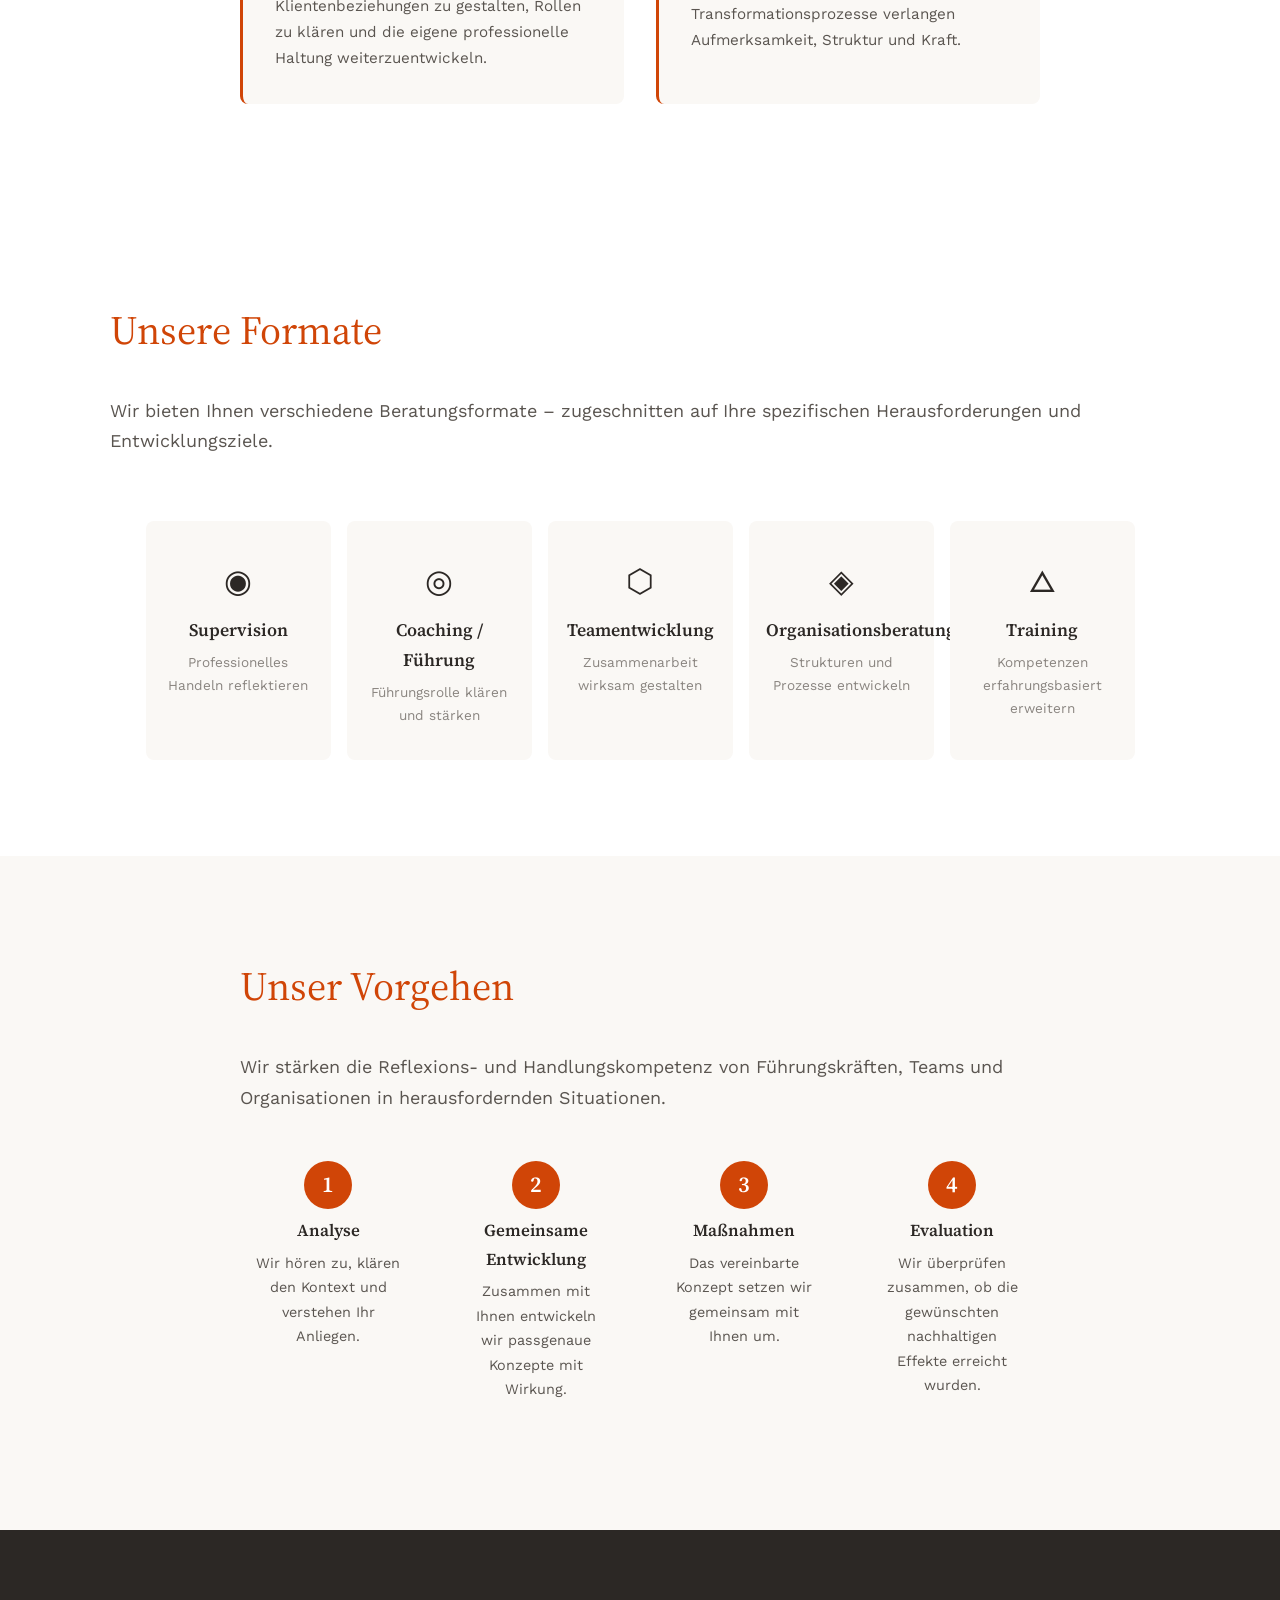
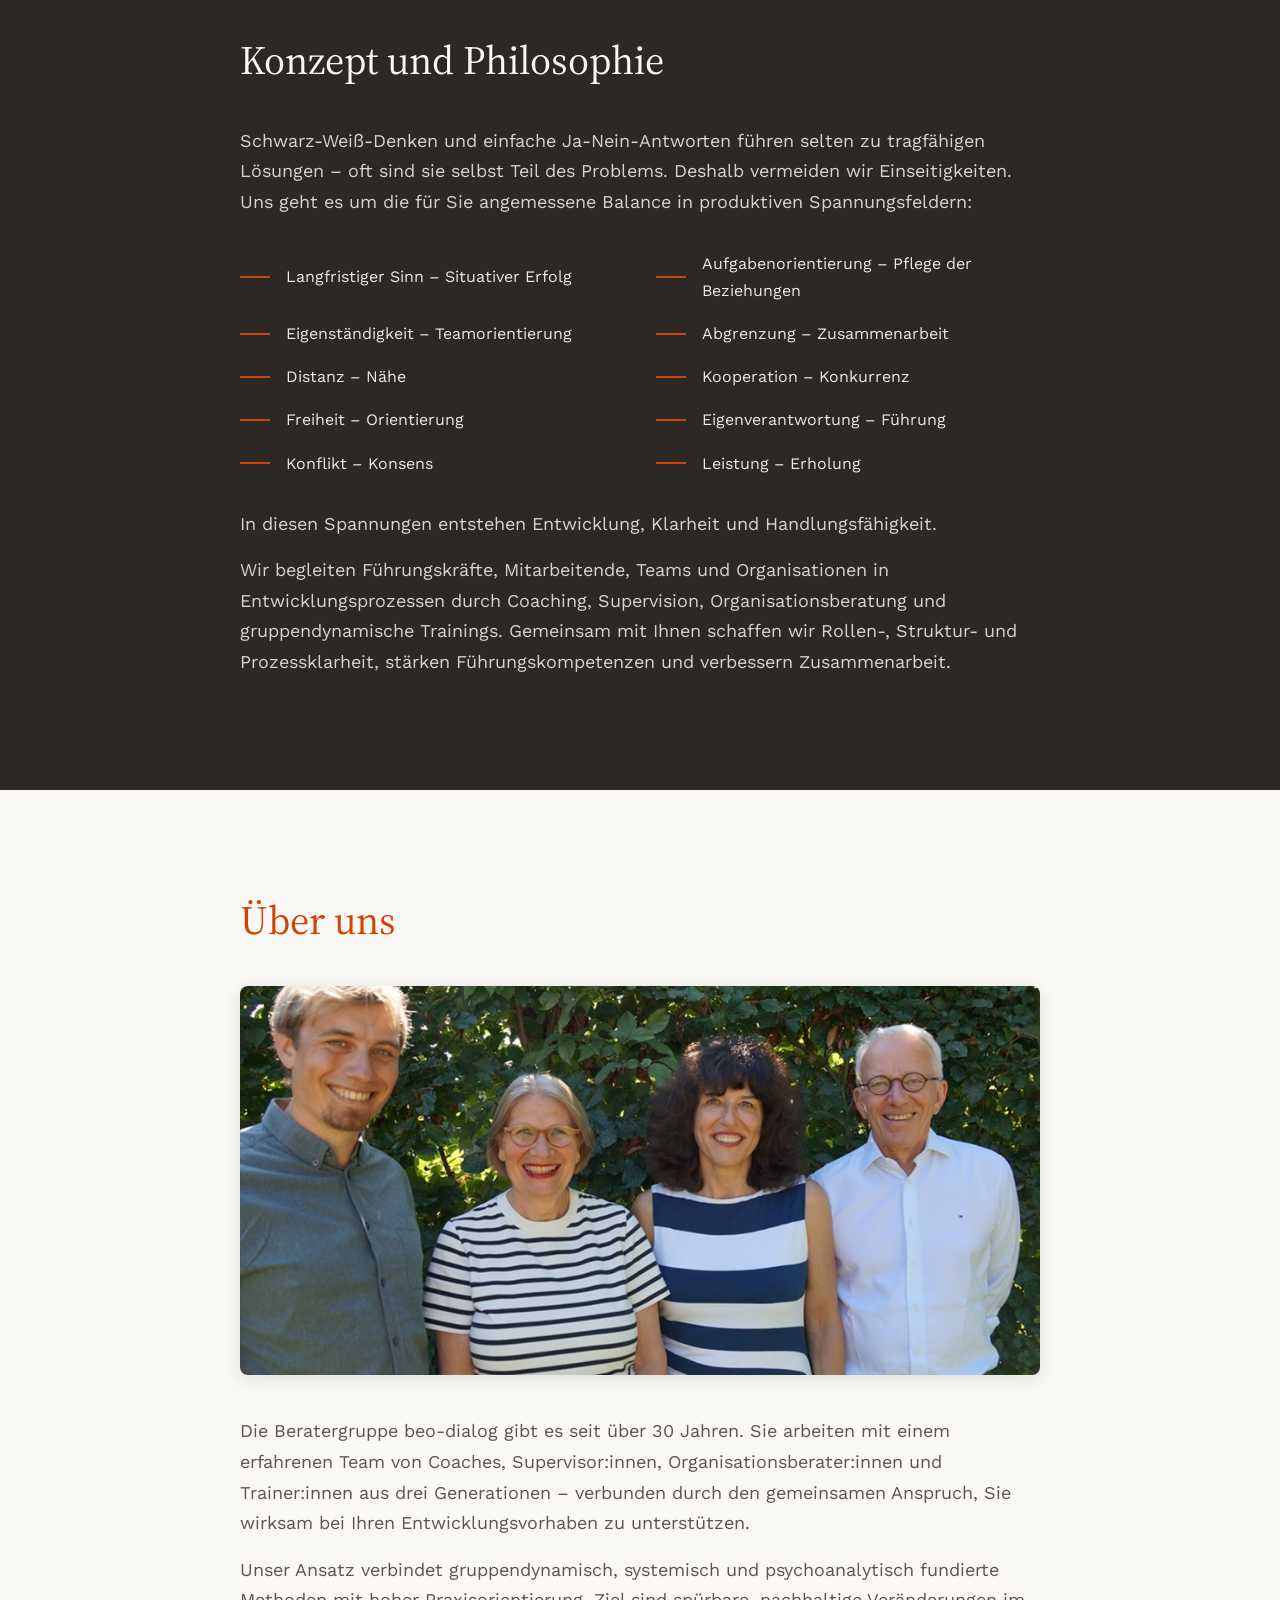
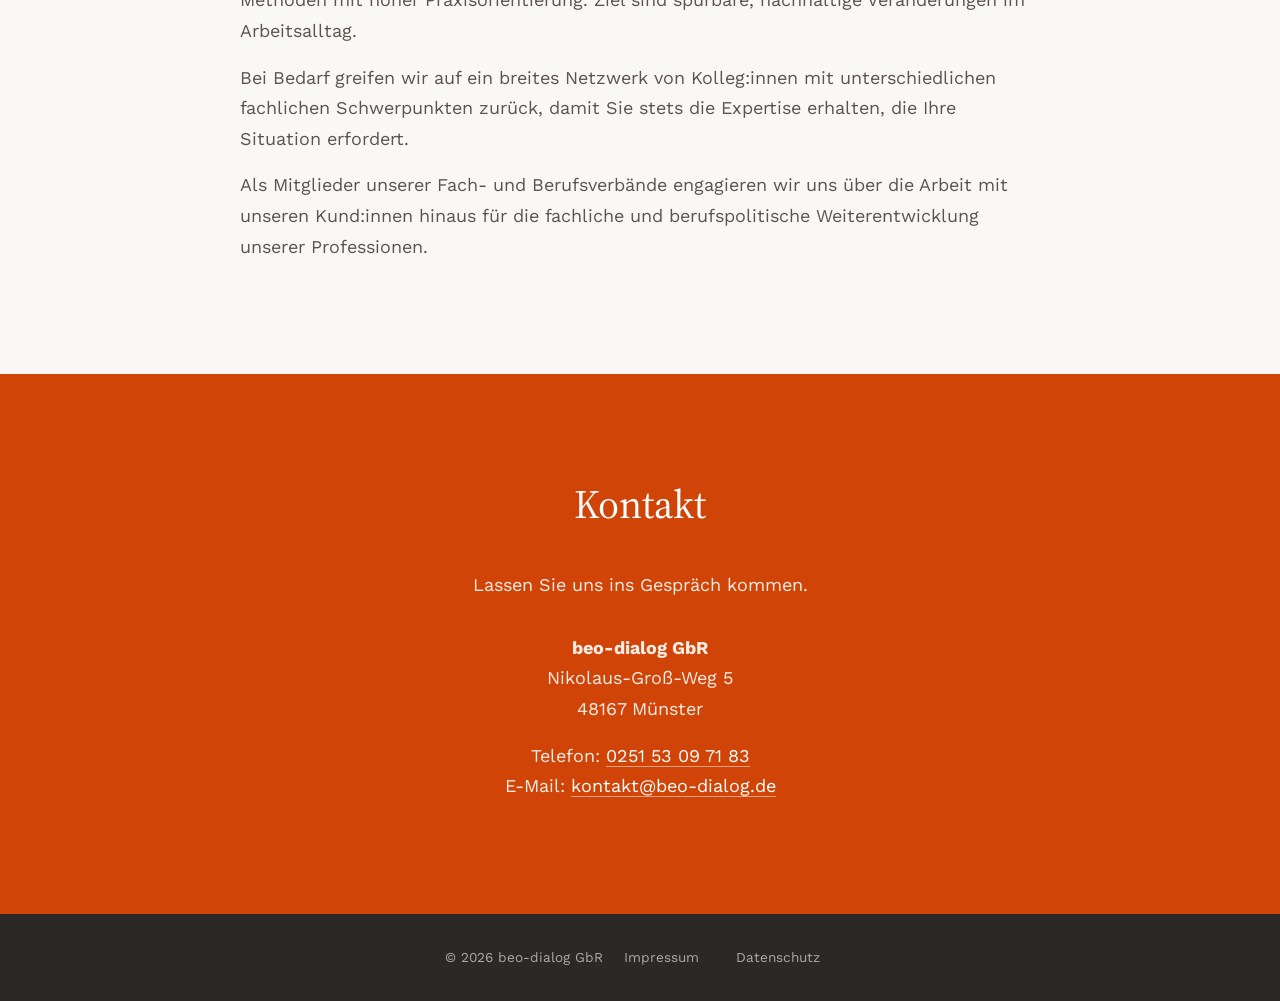
==== commit 59e85c9c: "UX: CTA-Button, Nav-Labels, Formate-Grid, Über-uns-Dropdown, Carousel-Fix" ====
--- a/index.html
+++ b/index.html
@@ -1,267 +1,285 @@
-<!DOCTYPE html>
-<html lang="de">
-<head>
-  <meta charset="UTF-8">
-  <meta name="viewport" content="width=device-width, initial-scale=1.0">
-  <meta name="description" content="Supervision, Coaching, Organisationsberatung und Training seit über 30 Jahren. beo-dialog begleitet Teams, Führungskräfte und Organisationen wirksam durch Veränderung.">
-  <title>beo-dialog – Spannungen gestalten, Entwicklung ermöglichen</title>
-  <link rel="preconnect" href="https://fonts.googleapis.com">
-  <link rel="preconnect" href="https://fonts.gstatic.com" crossorigin>
-  <link href="https://fonts.googleapis.com/css2?family=Source+Serif+4:opsz,wght@8..60,400;8..60,600&family=Work+Sans:wght@300;400;500;600&display=swap" rel="stylesheet">
-  <link rel="stylesheet" href="style.css">
-</head>
-<body>
-
-<nav>
-  <a href="index.html" class="logo">beo<span class="logo-dot"></span>dialog</a>
-  <ul class="nav-links">
-    <li><a href="#anliegen">Ihre Anliegen</a></li>
-    <li class="nav-dropdown">
-      <a href="#formate">Unser Vorgehen</a>
-      <div class="dropdown-menu">
-        <a href="supervision.html">Supervision</a>
-        <a href="coaching.html">Coaching / Führung</a>
-        <a href="teamentwicklung.html">Teamentwicklung</a>
-        <a href="organisationsberatung.html">Organisationsberatung</a>
-        <a href="training.html">Training</a>
-      </div>
-    </li>
-    <li><a href="#philosophie">Philosophie</a></li>
-    <li><a href="#ueber-uns">Über uns</a></li>
-    <li><a href="#kontakt">Kontakt</a></li>
-  </ul>
-  <button class="nav-toggle" aria-label="Menü"><span></span><span></span><span></span></button>
-</nav>
-
-<section class="hero">
-  <div class="hero-content">
-    <h1>Spannungen gestalten&nbsp;– Entwicklung ermöglichen</h1>
-    <p class="hero-intro">In Organisationen entstehen Lösungen nicht durch einfache Antworten, sondern im Umgang mit produktiven Spannungen.</p>
-    <p class="hero-dialog">beo-dialog begleitet diese Prozesse – für wirksame Zusammenarbeit, klare Führung und nachhaltige Entwicklung.</p>
-  </div>
-  <div class="team-section">
-    <div class="team-carousel">
-      <button class="carousel-nav prev" aria-label="Vorherige">‹</button>
-      <div class="team-track" id="teamTrack">
-        <a class="team-member" href="paul-fortmeier.html">
-          <div class="member-photo"><img src="bilder/fortmeier.jpg" alt="Paul Fortmeier"></div>
-          <div class="member-name">Paul Fortmeier</div>
-        </a>
-        <a class="team-member" href="sabine-reese-fortmeier.html">
-          <div class="member-photo"><img src="bilder/reese-fortmeier.jpg" alt="Sabine Reese-Fortmeier"></div>
-          <div class="member-name">Sabine Reese-Fortmeier</div>
-        </a>
-        <a class="team-member" href="dafni-bouzikou.html">
-          <div class="member-photo"><img src="bilder/bouzikou.jpg" alt="Dafni Bouzikou"></div>
-          <div class="member-name">Dafni Bouzikou</div>
-        </a>
-        <a class="team-member" href="christoph-holbein-munske.html">
-          <div class="member-photo"><img src="bilder/holbein-munske.jpg" alt="Christoph Holbein-Munske"></div>
-          <div class="member-name">Christoph Holbein-Munske</div>
-        </a>
-      </div>
-      <button class="carousel-nav next" aria-label="Nächste">›</button>
-      <div class="carousel-dots">
-        <button class="carousel-dot active" data-index="0"></button>
-        <button class="carousel-dot" data-index="1"></button>
-      </div>
-    </div>
-  </div>
-</section>
-
-<section class="anliegen" id="anliegen">
-  <div class="section-inner">
-    <h2>Ihre Anliegen</h2>
-    <p>Ihre Anliegen sind so vielfältig wie Ihre Aufgaben, Ihre Interessen und die Menschen, mit denen Sie arbeiten.</p>
-    <div class="anliegen-grid">
-      <div class="anliegen-card">
-        <h3>Soziale Organisationen</h3>
-        <p>In Organisationen, deren Arbeitsgegenstand der Mensch selbst ist – etwa in Beratung, Bildung, Therapie, medizinischer Versorgung oder sozialer Betreuung – gehört die Reflexion professioneller Beziehungen zum Arbeitsalltag. Supervision und andere Beratungsformate unterstützen Mitarbeitende dabei, komplexe Klientenbeziehungen zu gestalten, Rollen zu klären und die eigene professionelle Haltung weiterzuentwickeln.</p>
-      </div>
-      <div class="anliegen-card">
-        <h3>Unternehmen</h3>
-        <p>Auch Unternehmen, in denen Produkte und Dienstleistungen im Mittelpunkt stehen, profitieren von Coaching, Supervision und Organisationsberatung, um Arbeits- und Rollenbeziehungen zu reflektieren, persönliche Haltungen, Interessen und Konflikte zu klären.</p>
-        <p>Führungskräfte brauchen Sparringspartner. Veränderungs- und Transformationsprozesse verlangen Aufmerksamkeit, Struktur und Kraft.</p>
-      </div>
-    </div>
-  </div>
-</section>
-
-<section class="formate" id="formate">
-  <div class="section-inner">
-    <h2>Unsere Formate</h2>
-    <p>Wir bieten Ihnen verschiedene Beratungsformate – zugeschnitten auf Ihre spezifischen Herausforderungen und Entwicklungsziele.</p>
-    <div class="formate-carousel">
-      <button class="carousel-nav prev" id="formatePrev" aria-label="Vorherige">‹</button>
-      <div class="formate-track" id="formateTrack">
-        <a class="format-card" href="supervision.html"><div class="format-icon">◉</div><h3>Supervision</h3><p>Professionelles Handeln reflektieren</p></a>
-        <a class="format-card" href="coaching.html"><div class="format-icon">◎</div><h3>Coaching / Führung</h3><p>Führungsrolle klären und stärken</p></a>
-        <a class="format-card" href="teamentwicklung.html"><div class="format-icon">⬡</div><h3>Teamentwicklung</h3><p>Zusammenarbeit wirksam gestalten</p></a>
-        <a class="format-card" href="organisationsberatung.html"><div class="format-icon">◈</div><h3>Organisationsberatung</h3><p>Strukturen und Prozesse entwickeln</p></a>
-        <a class="format-card" href="training.html"><div class="format-icon">△</div><h3>Training</h3><p>Kompetenzen erfahrungsbasiert erweitern</p></a>
-      </div>
-      <button class="carousel-nav next" id="formateNext" aria-label="Nächste">›</button>
-      <div class="carousel-dots" id="formateDots"></div>
-    </div>
-  </div>
-</section>
-
-<section class="vorgehen" id="vorgehen">
-  <div class="section-inner">
-    <h2>Unser Vorgehen</h2>
-    <p>Wir stärken die Reflexions- und Handlungskompetenz von Führungskräften, Teams und Organisationen in herausfordernden Situationen.</p>
-    <div class="vorgehen-steps">
-      <div class="step"><div class="step-number">1</div><h3>Analyse</h3><p>Wir hören zu, klären den Kontext und verstehen Ihr Anliegen.</p></div>
-      <div class="step"><div class="step-number">2</div><h3>Gemeinsame Entwicklung</h3><p>Zusammen mit Ihnen entwickeln wir passgenaue Konzepte mit Wirkung.</p></div>
-      <div class="step"><div class="step-number">3</div><h3>Maßnahmen</h3><p>Das vereinbarte Konzept setzen wir gemeinsam mit Ihnen um.</p></div>
-      <div class="step"><div class="step-number">4</div><h3>Evaluation</h3><p>Wir überprüfen zusammen, ob die gewünschten nachhaltigen Effekte erreicht wurden.</p></div>
-    </div>
-  </div>
-</section>
-
-<section class="spannungsfelder" id="philosophie">
-  <div class="section-inner">
-    <h2>Konzept und Philosophie</h2>
-    <p>Schwarz-Weiß-Denken und einfache Ja-Nein-Antworten führen selten zu tragfähigen Lösungen – oft sind sie selbst Teil des Problems. Deshalb vermeiden wir Einseitigkeiten. Uns geht es um die für Sie angemessene Balance in produktiven Spannungsfeldern:</p>
-    <ul class="spannungen-list">
-      <li class="spannung-item">Langfristiger Sinn – Situativer Erfolg</li>
-      <li class="spannung-item">Aufgabenorientierung – Pflege der Beziehungen</li>
-      <li class="spannung-item">Eigenständigkeit – Teamorientierung</li>
-      <li class="spannung-item">Abgrenzung – Zusammenarbeit</li>
-      <li class="spannung-item">Distanz – Nähe</li>
-      <li class="spannung-item">Kooperation – Konkurrenz</li>
-      <li class="spannung-item">Freiheit – Orientierung</li>
-      <li class="spannung-item">Eigenverantwortung – Führung</li>
-      <li class="spannung-item">Konflikt – Konsens</li>
-      <li class="spannung-item">Leistung – Erholung</li>
-    </ul>
-    <p style="margin-top: var(--space-md)">In diesen Spannungen entstehen Entwicklung, Klarheit und Handlungsfähigkeit.</p>
-    <p>Wir begleiten Führungskräfte, Mitarbeitende, Teams und Organisationen in Entwicklungsprozessen durch Coaching, Supervision, Organisationsberatung und gruppendynamische Trainings. Gemeinsam mit Ihnen schaffen wir Rollen-, Struktur- und Prozessklarheit, stärken Führungskompetenzen und verbessern Zusammenarbeit.</p>
-  </div>
-</section>
-
-<section class="ueber-uns" id="ueber-uns">
-  <div class="section-inner">
-    <h2>Über uns</h2>
-    <div style="text-align: center; margin: var(--space-md) 0">
-      <img src="bilder/gruppenfoto.jpg" alt="beo-dialog Team" style="max-width: 100%; height: auto; border-radius: 8px; box-shadow: 0 4px 20px rgba(0,0,0,.1)">
-    </div>
-    <p>Die Beratergruppe beo-dialog gibt es seit über 30 Jahren. Sie arbeiten mit einem erfahrenen Team von Coaches, Supervisor:innen, Organisationsberater:innen und Trainer:innen aus drei Generationen – verbunden durch den gemeinsamen Anspruch, Sie wirksam bei Ihren Entwicklungsvorhaben zu unterstützen.</p>
-    <p>Unser Ansatz verbindet gruppendynamisch, systemisch und psychoanalytisch fundierte Methoden mit hoher Praxisorientierung. Ziel sind spürbare, nachhaltige Veränderungen im Arbeitsalltag.</p>
-    <p>Bei Bedarf greifen wir auf ein breites Netzwerk von Kolleg:innen mit unterschiedlichen fachlichen Schwerpunkten zurück, damit Sie stets die Expertise erhalten, die Ihre Situation erfordert.</p>
-    <p>Als Mitglieder unserer Fach- und Berufsverbände engagieren wir uns über die Arbeit mit unseren Kund:innen hinaus für die fachliche und berufspolitische Weiterentwicklung unserer Professionen.</p>
-  </div>
-</section>
-
-<section class="kontakt" id="kontakt">
-  <div class="section-inner">
-    <h2>Kontakt</h2>
-    <p>Lassen Sie uns ins Gespräch kommen.</p>
-    <div style="margin-top: var(--space-md)">
-      <p><strong>beo-dialog GbR</strong><br>Nikolaus-Groß-Weg 5<br>48167 Münster</p>
-      <p style="margin-top: var(--space-sm)">
-        Telefon: <a href="tel:+4925153097183">0251 53 09 71 83</a><br>
-        E-Mail: <a href="mailto:kontakt@beo-dialog.de">kontakt@beo-dialog.de</a>
-      </p>
-    </div>
-  </div>
-</section>
-
-<footer>
-  <p>© 2026 beo-dialog GbR <a href="#">Impressum</a> <a href="#">Datenschutz</a></p>
-</footer>
-
-<script>
-const navToggle = document.querySelector('.nav-toggle');
-const navLinks = document.querySelector('.nav-links');
-navToggle.addEventListener('click', () => navLinks.classList.toggle('active'));
-document.querySelectorAll('.nav-dropdown > a').forEach(t => {
-  t.addEventListener('click', e => {
-    if (window.innerWidth <= 768) { e.preventDefault(); t.parentElement.classList.toggle('open'); }
-  });
-});
-document.querySelectorAll('.dropdown-menu a').forEach(l => {
-  l.addEventListener('click', () => navLinks.classList.remove('active'));
-});
-
-// Carousel
-const teamTrack = document.getElementById('teamTrack');
-const teamMembers = teamTrack.querySelectorAll('.team-member');
-const dots = document.querySelectorAll('.carousel-dot');
-const prevBtn = document.querySelector('.carousel-nav.prev');
-const nextBtn = document.querySelector('.carousel-nav.next');
-let currentPage = 0;
-
-function getMembersPerPage() {
-  if (window.innerWidth <= 768) return 1;
-  if (window.innerWidth <= 1024) return 3;
-  return 5;
-}
-
-function updateCarousel() {
-  const mpp = getMembersPerPage();
-  const totalPages = Math.ceil(teamMembers.length / mpp);
-  currentPage = Math.min(currentPage, totalPages - 1);
-  const memberWidth = teamMembers[0].offsetWidth;
-  const gap = 64;
-  teamTrack.style.transform = `translateX(-${currentPage * mpp * (memberWidth + gap)}px)`;
-  dots.forEach((dot, i) => dot.classList.toggle('active', i === currentPage));
-}
-
-prevBtn.addEventListener('click', () => { currentPage = Math.max(0, currentPage - 1); updateCarousel(); });
-nextBtn.addEventListener('click', () => {
-  const totalPages = Math.ceil(teamMembers.length / getMembersPerPage());
-  currentPage = Math.min(totalPages - 1, currentPage + 1);
-  updateCarousel();
-});
-dots.forEach((dot, i) => dot.addEventListener('click', () => { currentPage = i; updateCarousel(); }));
-window.addEventListener('resize', () => { currentPage = 0; updateCarousel(); });
-updateCarousel();
-
-// Formate-Carousel
-const formateTrack = document.getElementById('formateTrack');
-const formateCards = formateTrack.querySelectorAll('.format-card');
-const formateDotsContainer = document.getElementById('formateDots');
-const formatePrev = document.getElementById('formatePrev');
-const formateNext = document.getElementById('formateNext');
-let formatePage = 0;
-
-function getFormatePerPage() {
-  return window.innerWidth <= 768 ? 1 : 3;
-}
-
-function buildFormateDots() {
-  const total = Math.ceil(formateCards.length / getFormatePerPage());
-  formateDotsContainer.innerHTML = '';
-  for (let i = 0; i < total; i++) {
-    const btn = document.createElement('button');
-    btn.className = 'carousel-dot' + (i === formatePage ? ' active' : '');
-    btn.addEventListener('click', () => { formatePage = i; updateFormateCarousel(); });
-    formateDotsContainer.appendChild(btn);
-  }
-}
-
-function updateFormateCarousel() {
-  const fpp = getFormatePerPage();
-  const totalPages = Math.ceil(formateCards.length / fpp);
-  formatePage = Math.min(formatePage, totalPages - 1);
-  const cardWidth = formateCards[0].offsetWidth;
-  const gap = parseInt(getComputedStyle(formateTrack).gap) || 16;
-  formateTrack.style.transform = `translateX(-${formatePage * fpp * (cardWidth + gap)}px)`;
-  formateDotsContainer.querySelectorAll('.carousel-dot').forEach((d, i) => d.classList.toggle('active', i === formatePage));
-  formatePrev.style.visibility = formatePage === 0 ? 'hidden' : 'visible';
-  formateNext.style.visibility = formatePage >= totalPages - 1 ? 'hidden' : 'visible';
-}
-
-formatePrev.addEventListener('click', () => { formatePage = Math.max(0, formatePage - 1); updateFormateCarousel(); });
-formateNext.addEventListener('click', () => {
-  const total = Math.ceil(formateCards.length / getFormatePerPage());
-  formatePage = Math.min(total - 1, formatePage + 1);
-  updateFormateCarousel();
-});
-window.addEventListener('resize', () => { formatePage = 0; buildFormateDots(); updateFormateCarousel(); });
-buildFormateDots();
-updateFormateCarousel();
-</script>
-</body>
-</html>
+<!DOCTYPE html>
+<html lang="de">
+<head>
+  <meta charset="UTF-8">
+  <meta name="viewport" content="width=device-width, initial-scale=1.0">
+  <meta name="description" content="Supervision, Coaching, Organisationsberatung und Training seit über 30 Jahren. beo-dialog begleitet Teams, Führungskräfte und Organisationen wirksam durch Veränderung.">
+  <title>beo-dialog – Spannungen gestalten, Entwicklung ermöglichen</title>
+  <link rel="preconnect" href="https://fonts.googleapis.com">
+  <link rel="preconnect" href="https://fonts.gstatic.com" crossorigin>
+  <link href="https://fonts.googleapis.com/css2?family=Source+Serif+4:opsz,wght@8..60,400;8..60,600&family=Work+Sans:wght@300;400;500;600&display=swap" rel="stylesheet">
+  <link rel="stylesheet" href="style.css">
+</head>
+<body>
+
+<nav>
+  <a href="index.html" class="logo">beo<span class="logo-dot"></span>dialog</a>
+  <ul class="nav-links">
+    <li><a href="#anliegen">Ihre Anliegen</a></li>
+    <li class="nav-dropdown">
+      <a href="#formate">Unsere Formate</a>
+      <div class="dropdown-menu">
+        <a href="supervision.html">Supervision</a>
+        <a href="coaching.html">Coaching / Führung</a>
+        <a href="teamentwicklung.html">Teamentwicklung</a>
+        <a href="organisationsberatung.html">Organisationsberatung</a>
+        <a href="training.html">Training</a>
+      </div>
+    </li>
+    <li><a href="#philosophie">Philosophie</a></li>
+    <li class="nav-dropdown">
+      <a href="#ueber-uns">Über uns</a>
+      <div class="dropdown-menu">
+        <a href="paul-fortmeier.html">Paul Fortmeier</a>
+        <a href="sabine-reese-fortmeier.html">Sabine Reese-Fortmeier</a>
+        <a href="dafni-bouzikou.html">Dafni Bouzikou</a>
+        <a href="christoph-holbein-munske.html">Christoph Holbein-Munske</a>
+      </div>
+    </li>
+    <li><a href="#kontakt">Kontakt</a></li>
+  </ul>
+  <button class="nav-toggle" aria-label="Menü"><span></span><span></span><span></span></button>
+</nav>
+
+<section class="hero">
+  <div class="hero-content">
+    <h1>Spannungen gestalten&nbsp;– Entwicklung ermöglichen</h1>
+    <p class="hero-intro">In Organisationen entstehen Lösungen nicht durch einfache Antworten, sondern im Umgang mit produktiven Spannungen.</p>
+    <p class="hero-dialog">beo-dialog begleitet diese Prozesse – für wirksame Zusammenarbeit, klare Führung und nachhaltige Entwicklung.</p>
+    <a href="#kontakt" class="hero-cta">Gespräch anfragen</a>
+  </div>
+  <div class="team-section">
+    <div class="team-carousel">
+      <button class="carousel-nav prev" aria-label="Vorherige">‹</button>
+      <div class="team-track" id="teamTrack">
+        <a class="team-member" href="paul-fortmeier.html">
+          <div class="member-photo"><img src="bilder/fortmeier.jpg" alt="Paul Fortmeier"></div>
+          <div class="member-name">Paul Fortmeier</div>
+        </a>
+        <a class="team-member" href="sabine-reese-fortmeier.html">
+          <div class="member-photo"><img src="bilder/reese-fortmeier.jpg" alt="Sabine Reese-Fortmeier"></div>
+          <div class="member-name">Sabine Reese-Fortmeier</div>
+        </a>
+        <a class="team-member" href="dafni-bouzikou.html">
+          <div class="member-photo"><img src="bilder/bouzikou.jpg" alt="Dafni Bouzikou"></div>
+          <div class="member-name">Dafni Bouzikou</div>
+        </a>
+        <a class="team-member" href="christoph-holbein-munske.html">
+          <div class="member-photo"><img src="bilder/holbein-munske.jpg" alt="Christoph Holbein-Munske"></div>
+          <div class="member-name">Christoph Holbein-Munske</div>
+        </a>
+      </div>
+      <button class="carousel-nav next" aria-label="Nächste">›</button>
+      <div class="carousel-dots">
+        <button class="carousel-dot active" data-index="0"></button>
+        <button class="carousel-dot" data-index="1"></button>
+      </div>
+    </div>
+  </div>
+</section>
+
+<section class="anliegen" id="anliegen">
+  <div class="section-inner">
+    <h2>Ihre Anliegen</h2>
+    <p>Ihre Anliegen sind so vielfältig wie Ihre Aufgaben, Ihre Interessen und die Menschen, mit denen Sie arbeiten.</p>
+    <div class="anliegen-grid">
+      <div class="anliegen-card">
+        <h3>Soziale Organisationen</h3>
+        <p>In Organisationen, deren Arbeitsgegenstand der Mensch selbst ist – etwa in Beratung, Bildung, Therapie, medizinischer Versorgung oder sozialer Betreuung – gehört die Reflexion professioneller Beziehungen zum Arbeitsalltag. Supervision und andere Beratungsformate unterstützen Mitarbeitende dabei, komplexe Klientenbeziehungen zu gestalten, Rollen zu klären und die eigene professionelle Haltung weiterzuentwickeln.</p>
+      </div>
+      <div class="anliegen-card">
+        <h3>Unternehmen</h3>
+        <p>Auch Unternehmen, in denen Produkte und Dienstleistungen im Mittelpunkt stehen, profitieren von Coaching, Supervision und Organisationsberatung, um Arbeits- und Rollenbeziehungen zu reflektieren, persönliche Haltungen, Interessen und Konflikte zu klären.</p>
+        <p>Führungskräfte brauchen Sparringspartner. Veränderungs- und Transformationsprozesse verlangen Aufmerksamkeit, Struktur und Kraft.</p>
+      </div>
+    </div>
+  </div>
+</section>
+
+<section class="formate" id="formate">
+  <div class="section-inner">
+    <h2>Unsere Formate</h2>
+    <p>Wir bieten Ihnen verschiedene Beratungsformate – zugeschnitten auf Ihre spezifischen Herausforderungen und Entwicklungsziele.</p>
+    <div class="formate-carousel">
+      <button class="carousel-nav prev" id="formatePrev" aria-label="Vorherige">‹</button>
+      <div class="formate-track" id="formateTrack">
+        <a class="format-card" href="supervision.html"><div class="format-icon">◉</div><h3>Supervision</h3><p>Professionelles Handeln reflektieren</p></a>
+        <a class="format-card" href="coaching.html"><div class="format-icon">◎</div><h3>Coaching / Führung</h3><p>Führungsrolle klären und stärken</p></a>
+        <a class="format-card" href="teamentwicklung.html"><div class="format-icon">⬡</div><h3>Teamentwicklung</h3><p>Zusammenarbeit wirksam gestalten</p></a>
+        <a class="format-card" href="organisationsberatung.html"><div class="format-icon">◈</div><h3>Organisationsberatung</h3><p>Strukturen und Prozesse entwickeln</p></a>
+        <a class="format-card" href="training.html"><div class="format-icon">△</div><h3>Training</h3><p>Kompetenzen erfahrungsbasiert erweitern</p></a>
+      </div>
+      <button class="carousel-nav next" id="formateNext" aria-label="Nächste">›</button>
+      <div class="carousel-dots" id="formateDots"></div>
+    </div>
+  </div>
+</section>
+
+<section class="vorgehen" id="vorgehen">
+  <div class="section-inner">
+    <h2>Unser Vorgehen</h2>
+    <p>Wir stärken die Reflexions- und Handlungskompetenz von Führungskräften, Teams und Organisationen in herausfordernden Situationen.</p>
+    <div class="vorgehen-steps">
+      <div class="step"><div class="step-number">1</div><h3>Analyse</h3><p>Wir hören zu, klären den Kontext und verstehen Ihr Anliegen.</p></div>
+      <div class="step"><div class="step-number">2</div><h3>Gemeinsame Entwicklung</h3><p>Zusammen mit Ihnen entwickeln wir passgenaue Konzepte mit Wirkung.</p></div>
+      <div class="step"><div class="step-number">3</div><h3>Maßnahmen</h3><p>Das vereinbarte Konzept setzen wir gemeinsam mit Ihnen um.</p></div>
+      <div class="step"><div class="step-number">4</div><h3>Evaluation</h3><p>Wir überprüfen zusammen, ob die gewünschten nachhaltigen Effekte erreicht wurden.</p></div>
+    </div>
+  </div>
+</section>
+
+<section class="spannungsfelder" id="philosophie">
+  <div class="section-inner">
+    <h2>Konzept und Philosophie</h2>
+    <p>Schwarz-Weiß-Denken und einfache Ja-Nein-Antworten führen selten zu tragfähigen Lösungen – oft sind sie selbst Teil des Problems. Deshalb vermeiden wir Einseitigkeiten. Uns geht es um die für Sie angemessene Balance in produktiven Spannungsfeldern:</p>
+    <ul class="spannungen-list">
+      <li class="spannung-item">Langfristiger Sinn – Situativer Erfolg</li>
+      <li class="spannung-item">Aufgabenorientierung – Pflege der Beziehungen</li>
+      <li class="spannung-item">Eigenständigkeit – Teamorientierung</li>
+      <li class="spannung-item">Abgrenzung – Zusammenarbeit</li>
+      <li class="spannung-item">Distanz – Nähe</li>
+      <li class="spannung-item">Kooperation – Konkurrenz</li>
+      <li class="spannung-item">Freiheit – Orientierung</li>
+      <li class="spannung-item">Eigenverantwortung – Führung</li>
+      <li class="spannung-item">Konflikt – Konsens</li>
+      <li class="spannung-item">Leistung – Erholung</li>
+    </ul>
+    <p style="margin-top: var(--space-md)">In diesen Spannungen entstehen Entwicklung, Klarheit und Handlungsfähigkeit.</p>
+    <p>Wir begleiten Führungskräfte, Mitarbeitende, Teams und Organisationen in Entwicklungsprozessen durch Coaching, Supervision, Organisationsberatung und gruppendynamische Trainings. Gemeinsam mit Ihnen schaffen wir Rollen-, Struktur- und Prozessklarheit, stärken Führungskompetenzen und verbessern Zusammenarbeit.</p>
+  </div>
+</section>
+
+<section class="ueber-uns" id="ueber-uns">
+  <div class="section-inner">
+    <h2>Über uns</h2>
+    <div style="text-align: center; margin: var(--space-md) 0">
+      <img src="bilder/gruppenfoto.jpg" alt="beo-dialog Team" style="max-width: 100%; height: auto; border-radius: 8px; box-shadow: 0 4px 20px rgba(0,0,0,.1)">
+    </div>
+    <p>Die Beratergruppe beo-dialog gibt es seit über 30 Jahren. Sie arbeiten mit einem erfahrenen Team von Coaches, Supervisor:innen, Organisationsberater:innen und Trainer:innen aus drei Generationen – verbunden durch den gemeinsamen Anspruch, Sie wirksam bei Ihren Entwicklungsvorhaben zu unterstützen.</p>
+    <p>Unser Ansatz verbindet gruppendynamisch, systemisch und psychoanalytisch fundierte Methoden mit hoher Praxisorientierung. Ziel sind spürbare, nachhaltige Veränderungen im Arbeitsalltag.</p>
+    <p>Bei Bedarf greifen wir auf ein breites Netzwerk von Kolleg:innen mit unterschiedlichen fachlichen Schwerpunkten zurück, damit Sie stets die Expertise erhalten, die Ihre Situation erfordert.</p>
+    <p>Als Mitglieder unserer Fach- und Berufsverbände engagieren wir uns über die Arbeit mit unseren Kund:innen hinaus für die fachliche und berufspolitische Weiterentwicklung unserer Professionen.</p>
+  </div>
+</section>
+
+<section class="kontakt" id="kontakt">
+  <div class="section-inner">
+    <h2>Kontakt</h2>
+    <p>Lassen Sie uns ins Gespräch kommen.</p>
+    <div style="margin-top: var(--space-md)">
+      <p><strong>beo-dialog GbR</strong><br>Nikolaus-Groß-Weg 5<br>48167 Münster</p>
+      <p style="margin-top: var(--space-sm)">
+        Telefon: <a href="tel:+4925153097183">0251 53 09 71 83</a><br>
+        E-Mail: <a href="mailto:kontakt@beo-dialog.de">kontakt@beo-dialog.de</a>
+      </p>
+    </div>
+  </div>
+</section>
+
+<footer>
+  <p>© 2026 beo-dialog GbR <a href="#">Impressum</a> <a href="#">Datenschutz</a></p>
+</footer>
+
+<script>
+const navToggle = document.querySelector('.nav-toggle');
+const navLinks = document.querySelector('.nav-links');
+navToggle.addEventListener('click', () => navLinks.classList.toggle('active'));
+document.querySelectorAll('.nav-dropdown > a').forEach(t => {
+  t.addEventListener('click', e => {
+    if (window.innerWidth <= 768) { e.preventDefault(); t.parentElement.classList.toggle('open'); }
+  });
+});
+document.querySelectorAll('.dropdown-menu a').forEach(l => {
+  l.addEventListener('click', () => navLinks.classList.remove('active'));
+});
+
+// Carousel
+const teamTrack = document.getElementById('teamTrack');
+const teamMembers = teamTrack.querySelectorAll('.team-member');
+const dots = document.querySelectorAll('.carousel-dot');
+const prevBtn = document.querySelector('.carousel-nav.prev');
+const nextBtn = document.querySelector('.carousel-nav.next');
+let currentPage = 0;
+
+function getMembersPerPage() {
+  if (window.innerWidth <= 768) return 1;
+  if (window.innerWidth <= 1024) return 3;
+  return 5;
+}
+
+function updateCarousel() {
+  const mpp = getMembersPerPage();
+  const totalPages = Math.ceil(teamMembers.length / mpp);
+  currentPage = Math.min(currentPage, totalPages - 1);
+  const memberWidth = teamMembers[0].offsetWidth;
+  const gap = 64;
+  teamTrack.style.transform = `translateX(-${currentPage * mpp * (memberWidth + gap)}px)`;
+  dots.forEach((dot, i) => dot.classList.toggle('active', i === currentPage));
+  // Buttons und Dots ausblenden wenn alles auf eine Seite passt
+  const multiPage = totalPages > 1;
+  prevBtn.style.display = multiPage ? '' : 'none';
+  nextBtn.style.display = multiPage ? '' : 'none';
+  document.querySelector('.team-carousel .carousel-dots').style.display = multiPage ? '' : 'none';
+  if (multiPage) {
+    prevBtn.style.visibility = currentPage === 0 ? 'hidden' : 'visible';
+    nextBtn.style.visibility = currentPage >= totalPages - 1 ? 'hidden' : 'visible';
+  }
+}
+
+prevBtn.addEventListener('click', () => { currentPage = Math.max(0, currentPage - 1); updateCarousel(); });
+nextBtn.addEventListener('click', () => {
+  const totalPages = Math.ceil(teamMembers.length / getMembersPerPage());
+  currentPage = Math.min(totalPages - 1, currentPage + 1);
+  updateCarousel();
+});
+dots.forEach((dot, i) => dot.addEventListener('click', () => { currentPage = i; updateCarousel(); }));
+window.addEventListener('resize', () => { currentPage = 0; updateCarousel(); });
+updateCarousel();
+
+// Formate-Carousel
+const formateTrack = document.getElementById('formateTrack');
+const formateCards = formateTrack.querySelectorAll('.format-card');
+const formateDotsContainer = document.getElementById('formateDots');
+const formatePrev = document.getElementById('formatePrev');
+const formateNext = document.getElementById('formateNext');
+let formatePage = 0;
+
+function getFormatePerPage() {
+  return window.innerWidth <= 768 ? 1 : 3;
+}
+
+function buildFormateDots() {
+  const total = Math.ceil(formateCards.length / getFormatePerPage());
+  formateDotsContainer.innerHTML = '';
+  for (let i = 0; i < total; i++) {
+    const btn = document.createElement('button');
+    btn.className = 'carousel-dot' + (i === formatePage ? ' active' : '');
+    btn.addEventListener('click', () => { formatePage = i; updateFormateCarousel(); });
+    formateDotsContainer.appendChild(btn);
+  }
+}
+
+function updateFormateCarousel() {
+  const fpp = getFormatePerPage();
+  const totalPages = Math.ceil(formateCards.length / fpp);
+  formatePage = Math.min(formatePage, totalPages - 1);
+  const cardWidth = formateCards[0].offsetWidth;
+  const gap = parseInt(getComputedStyle(formateTrack).gap) || 16;
+  formateTrack.style.transform = `translateX(-${formatePage * fpp * (cardWidth + gap)}px)`;
+  formateDotsContainer.querySelectorAll('.carousel-dot').forEach((d, i) => d.classList.toggle('active', i === formatePage));
+  formatePrev.style.visibility = formatePage === 0 ? 'hidden' : 'visible';
+  formateNext.style.visibility = formatePage >= totalPages - 1 ? 'hidden' : 'visible';
+}
+
+formatePrev.addEventListener('click', () => { formatePage = Math.max(0, formatePage - 1); updateFormateCarousel(); });
+formateNext.addEventListener('click', () => {
+  const total = Math.ceil(formateCards.length / getFormatePerPage());
+  formatePage = Math.min(total - 1, formatePage + 1);
+  updateFormateCarousel();
+});
+window.addEventListener('resize', () => { formatePage = 0; buildFormateDots(); updateFormateCarousel(); });
+buildFormateDots();
+updateFormateCarousel();
+</script>
+</body>
+</html>
--- a/style.css
+++ b/style.css
@@ -1,577 +1,611 @@
-/* === VARIABLEN === */
-:root {
-  --beo-red: #A31621;
-  --beo-red-dark: #7D1119;
-  --warm-white: #FAF8F5;
-  --warm-gray: #E8E4DF;
-  --text-dark: #2C2825;
-  --text-medium: #5A5550;
-  --text-light: #8A8580;
-  --font-display: 'Source Serif 4', Georgia, serif;
-  --font-body: 'Work Sans', -apple-system, sans-serif;
-  --space-xs: 0.5rem;
-  --space-sm: 1rem;
-  --space-md: 2rem;
-  --space-lg: 4rem;
-  --space-xl: 6rem;
-  --space-xxl: 10rem;
-}
-
-/* === RESET === */
-* { margin: 0; padding: 0; box-sizing: border-box; }
-html { scroll-behavior: smooth; }
-body {
-  font-family: var(--font-body);
-  font-size: 18px;
-  line-height: 1.7;
-  color: var(--text-dark);
-  background: var(--warm-white);
-  overflow-x: hidden;
-}
-
-/* === NAVIGATION === */
-nav {
-  position: fixed;
-  top: 0; left: 0; right: 0;
-  z-index: 200;
-  padding: var(--space-sm) var(--space-md);
-  display: flex;
-  justify-content: space-between;
-  align-items: center;
-  background: rgba(250, 248, 245, 0.97);
-  backdrop-filter: blur(10px);
-  border-bottom: 1px solid rgba(0,0,0,0.06);
-}
-
-.logo {
-  font-family: var(--font-display);
-  font-size: 1.8rem;
-  font-weight: 400;
-  color: var(--text-dark);
-  text-decoration: none;
-}
-.logo-dot {
-  display: inline-block;
-  width: .35em;
-  height: .35em;
-  background: var(--beo-red);
-  border-radius: 50%;
-  margin-left: .05em;
-  transform: translateY(-.1em);
-}
-
-.nav-links {
-  display: flex;
-  gap: var(--space-xs);
-  list-style: none;
-  align-items: center;
-}
-.nav-links a {
-  font-size: .88rem;
-  font-weight: 500;
-  color: var(--text-medium);
-  text-decoration: none;
-  padding: .4em .7em;
-  border-radius: 4px;
-  transition: color .2s;
-}
-.nav-links a:hover { color: var(--beo-red); }
-
-.nav-dropdown { position: relative; }
-.nav-dropdown > a::after { content: ' ▾'; font-size: .7em; opacity: .5; }
-
-.dropdown-menu {
-  display: none;
-  position: absolute;
-  top: calc(100% + 4px);
-  left: 0;
-  background: #fff;
-  border-radius: 6px;
-  box-shadow: 0 8px 30px rgba(0,0,0,.12);
-  padding: .5rem 0;
-  min-width: 220px;
-  z-index: 300;
-}
-.dropdown-menu a {
-  display: block;
-  padding: .5rem 1.2rem;
-  font-size: .88rem;
-  color: var(--text-medium);
-  border-radius: 0;
-}
-.dropdown-menu a:hover { background: var(--warm-white); color: var(--beo-red); }
-.nav-dropdown:hover .dropdown-menu { display: block; }
-
-.nav-toggle {
-  display: none;
-  background: none;
-  border: none;
-  cursor: pointer;
-  padding: var(--space-xs);
-}
-.nav-toggle span {
-  display: block;
-  width: 24px;
-  height: 2px;
-  background: var(--text-dark);
-  margin: 5px 0;
-  transition: .3s;
-}
-
-/* === HERO (nur index.html) === */
-.hero {
-  min-height: 100vh;
-  display: flex;
-  flex-direction: column;
-  justify-content: center;
-  padding: var(--space-xxl) var(--space-md) var(--space-lg);
-}
-.hero-content { max-width: 900px; margin: 0 auto; text-align: center; }
-
-.hero h1 {
-  font-family: var(--font-display);
-  font-size: clamp(2.5rem, 6vw, 4rem);
-  font-weight: 400;
-  line-height: 1.2;
-  color: var(--beo-red);
-  margin-bottom: var(--space-md);
-  opacity: 0;
-  animation: fadeUp .8s ease forwards;
-}
-.hero-intro {
-  font-size: 1.25rem;
-  color: var(--text-medium);
-  max-width: 700px;
-  margin: 0 auto var(--space-sm);
-  opacity: 0;
-  animation: fadeUp .8s ease .2s forwards;
-}
-.hero-dialog {
-  font-size: 1.1rem;
-  color: var(--text-light);
-  font-style: italic;
-  max-width: 650px;
-  margin: 0 auto var(--space-lg);
-  opacity: 0;
-  animation: fadeUp .8s ease .3s forwards;
-}
-
-@keyframes fadeUp {
-  from { opacity: 0; transform: translateY(20px); }
-  to   { opacity: 1; transform: translateY(0); }
-}
-
-/* === TEAM-CAROUSEL (nur index.html) === */
-.team-section {
-  padding: var(--space-lg) 0;
-  opacity: 0;
-  animation: fadeUp .8s ease .4s forwards;
-}
-.team-carousel {
-  position: relative;
-  max-width: 900px;
-  margin: 0 auto;
-  padding: 0 var(--space-xl);
-  overflow: hidden;
-}
-.team-track {
-  display: flex;
-  gap: var(--space-lg);
-  justify-content: center;
-  align-items: flex-start;
-  transition: transform .5s cubic-bezier(.4,0,.2,1);
-}
-.team-member {
-  flex: 0 0 auto;
-  text-align: center;
-  text-decoration: none;
-  color: inherit;
-  display: block;
-  transition: transform .3s;
-}
-.team-member:hover { transform: translateY(-5px); }
-.member-photo {
-  width: 130px;
-  height: 130px;
-  border-radius: 50%;
-  overflow: hidden;
-  margin: 0 auto var(--space-xs);
-  border: 3px solid transparent;
-  transition: border-color .3s, box-shadow .3s;
-  background: var(--warm-gray);
-  display: flex;
-  align-items: center;
-  justify-content: center;
-}
-.member-photo img { width: 100%; height: 100%; object-fit: cover; }
-.team-member:hover .member-photo {
-  border-color: var(--beo-red);
-  box-shadow: 0 8px 30px rgba(163,22,33,.15);
-}
-.member-name {
-  font-family: var(--font-display);
-  font-size: 1.05rem;
-  font-weight: 600;
-  color: var(--text-dark);
-}
-
-.carousel-nav {
-  position: absolute;
-  top: 40%;
-  transform: translateY(-50%);
-  width: 40px; height: 40px;
-  border: none;
-  background: #fff;
-  border-radius: 50%;
-  cursor: pointer;
-  display: flex;
-  align-items: center;
-  justify-content: center;
-  box-shadow: 0 2px 10px rgba(0,0,0,.1);
-  transition: all .2s;
-  color: var(--beo-red);
-  font-size: 1.4rem;
-}
-.carousel-nav:hover { background: var(--beo-red); color: #fff; }
-.carousel-nav.prev { left: 8px; }
-.carousel-nav.next { right: 8px; }
-
-.carousel-dots { display: flex; justify-content: center; gap: var(--space-xs); margin-top: var(--space-sm); }
-.carousel-dot {
-  width: 8px; height: 8px;
-  border-radius: 50%;
-  background: var(--warm-gray);
-  border: none; cursor: pointer;
-  transition: all .2s;
-}
-.carousel-dot.active { background: var(--beo-red); transform: scale(1.3); }
-
-/* === SECTIONS (index.html) === */
-section { padding: var(--space-xl) var(--space-md); }
-.section-inner { max-width: 800px; margin: 0 auto; }
-section h2 {
-  font-family: var(--font-display);
-  font-size: clamp(1.8rem, 4vw, 2.5rem);
-  font-weight: 400;
-  color: var(--beo-red);
-  margin-bottom: var(--space-md);
-}
-section p { margin-bottom: var(--space-sm); color: var(--text-medium); }
-
-.anliegen { background: #fff; }
-.anliegen-grid {
-  display: grid;
-  grid-template-columns: repeat(auto-fit, minmax(300px, 1fr));
-  gap: var(--space-md);
-  margin-top: var(--space-md);
-}
-.anliegen-card {
-  padding: var(--space-md);
-  background: var(--warm-white);
-  border-radius: 8px;
-  border-left: 3px solid var(--beo-red);
-}
-.anliegen-card h3 {
-  font-family: var(--font-display);
-  font-size: 1.2rem;
-  font-weight: 600;
-  color: var(--text-dark);
-  margin-bottom: var(--space-xs);
-}
-.anliegen-card p { font-size: .95rem; margin-bottom: .5rem; }
-.anliegen-card p:last-child { margin-bottom: 0; }
-
-.spannungsfelder { background: var(--text-dark); color: var(--warm-white); }
-.spannungsfelder h2 { color: var(--warm-white); }
-.spannungsfelder p { color: rgba(255,255,255,.8); }
-.spannungen-list {
-  display: grid;
-  grid-template-columns: repeat(auto-fit, minmax(250px, 1fr));
-  gap: var(--space-sm) var(--space-md);
-  margin-top: var(--space-md);
-  list-style: none;
-}
-.spannung-item {
-  display: flex;
-  align-items: center;
-  gap: var(--space-sm);
-  font-size: 1rem;
-  color: rgba(255,255,255,.9);
-}
-.spannung-item::before {
-  content: '';
-  width: 30px; height: 2px;
-  background: var(--beo-red);
-  flex-shrink: 0;
-}
-
-.vorgehen { background: var(--warm-white); }
-.vorgehen-steps {
-  display: grid;
-  grid-template-columns: repeat(auto-fit, minmax(180px, 1fr));
-  gap: var(--space-md);
-  margin-top: var(--space-md);
-}
-.step { text-align: center; padding: var(--space-sm); }
-.step-number {
-  width: 48px; height: 48px;
-  border-radius: 50%;
-  background: var(--beo-red);
-  color: #fff;
-  display: flex;
-  align-items: center;
-  justify-content: center;
-  font-family: var(--font-display);
-  font-size: 1.4rem;
-  font-weight: 600;
-  margin: 0 auto var(--space-xs);
-}
-.step h3 {
-  font-family: var(--font-display);
-  font-size: 1.05rem;
-  font-weight: 600;
-  color: var(--text-dark);
-  margin-bottom: .3rem;
-}
-.step p { font-size: .9rem; }
-
-.formate { background: #fff; }
-.formate-carousel {
-  position: relative;
-  margin-top: var(--space-lg);
-  padding: 0 var(--space-xl);
-  overflow: hidden;
-}
-.formate-track {
-  display: flex;
-  gap: var(--space-sm);
-  transition: transform .5s cubic-bezier(.4,0,.2,1);
-}
-.format-card {
-  flex: 0 0 auto;
-  width: 220px;
-  padding: var(--space-md) var(--space-sm);
-  background: var(--warm-white);
-  border-radius: 8px;
-  text-align: center;
-  transition: all .25s;
-  border: 1px solid transparent;
-  text-decoration: none;
-  color: inherit;
-  display: block;
-}
-.format-card:hover {
-  border-color: var(--beo-red);
-  box-shadow: 0 4px 20px rgba(163,22,33,.1);
-  transform: translateY(-3px);
-}
-.format-icon { font-size: 2rem; margin-bottom: var(--space-xs); }
-.format-card h3 {
-  font-family: var(--font-display);
-  font-size: 1.1rem;
-  font-weight: 600;
-  color: var(--text-dark);
-  margin-bottom: .3rem;
-}
-.format-card p { font-size: .85rem; color: var(--text-light); margin-bottom: 0; }
-
-.ueber-uns { background: var(--warm-white); }
-.kontakt { background: var(--beo-red); color: #fff; text-align: center; }
-.kontakt h2 { color: #fff; }
-.kontakt p { color: rgba(255,255,255,.9); }
-.kontakt a { color: #fff; text-decoration: none; border-bottom: 1px solid rgba(255,255,255,.5); transition: border-color .2s; }
-.kontakt a:hover { border-color: #fff; }
-
-footer {
-  background: var(--text-dark);
-  color: rgba(255,255,255,.6);
-  padding: var(--space-md);
-  text-align: center;
-  font-size: .85rem;
-}
-footer a { color: rgba(255,255,255,.6); text-decoration: none; margin: 0 var(--space-sm); }
-footer a:hover { color: #fff; }
-
-/* === UNTERSEITEN-LAYOUT === */
-.subpage-main { padding-top: 70px; }
-
-.subpage-header {
-  max-width: 800px;
-  margin: 0 auto;
-  padding: var(--space-lg) var(--space-md) var(--space-md);
-}
-.subpage-back {
-  display: inline-flex;
-  align-items: center;
-  gap: .4em;
-  font-size: .9rem;
-  color: var(--text-light);
-  text-decoration: none;
-  margin-bottom: var(--space-md);
-  transition: color .2s;
-}
-.subpage-back:hover { color: var(--beo-red); }
-
-.subpage-header h1 {
-  font-family: var(--font-display);
-  font-size: clamp(2rem, 5vw, 3rem);
-  font-weight: 400;
-  color: var(--beo-red);
-  margin-bottom: var(--space-sm);
-}
-.subpage-header .subtitle {
-  font-size: 1.15rem;
-  color: var(--text-medium);
-  font-style: italic;
-}
-
-.subpage-body {
-  max-width: 800px;
-  margin: 0 auto;
-  padding: 0 var(--space-md) var(--space-xl);
-}
-.subpage-body p { margin-bottom: var(--space-sm); color: var(--text-medium); }
-.subpage-body h2 {
-  font-family: var(--font-display);
-  font-size: 1.4rem;
-  font-weight: 600;
-  color: var(--text-dark);
-  margin-top: var(--space-md);
-  margin-bottom: var(--space-sm);
-}
-
-.anlaesse { list-style: none; padding: 0; }
-.anlaesse li {
-  padding: .6rem 0;
-  border-bottom: 1px solid var(--warm-gray);
-  color: var(--text-medium);
-  font-size: .95rem;
-  display: flex;
-  align-items: flex-start;
-  gap: .7rem;
-}
-.anlaesse li::before {
-  content: '';
-  width: 6px; height: 6px;
-  background: var(--beo-red);
-  border-radius: 50%;
-  flex-shrink: 0;
-  margin-top: .55rem;
-}
-
-.subpage-cta {
-  display: inline-block;
-  margin-top: var(--space-md);
-  padding: .8rem 2rem;
-  background: var(--beo-red);
-  color: #fff;
-  font-size: 1rem;
-  font-weight: 500;
-  text-decoration: none;
-  border-radius: 6px;
-  transition: background .2s, transform .2s;
-}
-.subpage-cta:hover { background: var(--beo-red-dark); transform: translateY(-1px); }
-
-/* === PERSONEN-PROFILE === */
-.profile-hero {
-  display: flex;
-  gap: var(--space-md);
-  align-items: flex-start;
-  margin-bottom: var(--space-md);
-}
-.profile-photo {
-  width: 180px; height: 180px;
-  border-radius: 50%;
-  background: var(--warm-gray);
-  flex-shrink: 0;
-  display: flex;
-  align-items: center;
-  justify-content: center;
-  overflow: hidden;
-}
-.profile-photo img { width: 100%; height: 100%; object-fit: cover; }
-.profile-intro { flex: 1; }
-.profile-name {
-  font-family: var(--font-display);
-  font-size: 2rem;
-  font-weight: 400;
-  color: var(--beo-red);
-  margin-bottom: .3rem;
-}
-.profile-claim {
-  font-style: italic;
-  color: var(--text-light);
-  font-size: 1.05rem;
-  margin-bottom: var(--space-sm);
-}
-.profile-contact-line { font-size: .9rem; color: var(--text-light); margin-top: var(--space-xs); }
-.profile-contact-line a { color: var(--beo-red); text-decoration: none; }
-.profile-contact-line a:hover { text-decoration: underline; }
-
-.vita-list { list-style: none; padding: 0; }
-.vita-list li {
-  padding: .5rem 0;
-  border-bottom: 1px solid var(--warm-gray);
-  color: var(--text-medium);
-  font-size: .92rem;
-  display: flex;
-  align-items: flex-start;
-  gap: .7rem;
-}
-.vita-list li::before {
-  content: '';
-  width: 6px; height: 6px;
-  background: var(--beo-red);
-  border-radius: 50%;
-  flex-shrink: 0;
-  margin-top: .5rem;
-}
-
-.branchen { display: flex; flex-wrap: wrap; gap: .4rem; margin-top: var(--space-xs); }
-.branche-tag {
-  background: var(--warm-gray);
-  color: var(--text-medium);
-  padding: .25rem .7rem;
-  border-radius: 20px;
-  font-size: .8rem;
-}
-
-/* === RESPONSIVE === */
-@media (max-width: 768px) {
-  nav { padding: var(--space-sm); }
-  .nav-links {
-    display: none;
-    position: absolute;
-    top: 100%; left: 0; right: 0;
-    background: #fff;
-    flex-direction: column;
-    padding: var(--space-sm) var(--space-md);
-    gap: 0;
-    border-bottom: 1px solid var(--warm-gray);
-    box-shadow: 0 8px 20px rgba(0,0,0,.08);
-  }
-  .nav-links.active { display: flex; }
-  .nav-links > li > a { padding: .7em 0; display: block; border-bottom: 1px solid var(--warm-gray); }
-  .dropdown-menu { position: static; box-shadow: none; padding-left: var(--space-sm); display: none; }
-  .nav-dropdown.open .dropdown-menu { display: block; }
-  .dropdown-menu a { padding: .5rem 0; border-bottom: 1px solid var(--warm-gray); }
-  .nav-toggle { display: block; }
-
-  .team-carousel { padding: 0 var(--space-sm); }
-  .team-track {
-    justify-content: flex-start;
-    overflow-x: auto;
-    scroll-snap-type: x mandatory;
-    -webkit-overflow-scrolling: touch;
-    padding-bottom: var(--space-sm);
-  }
-  .team-member { scroll-snap-align: center; }
-  .carousel-nav { display: none; }
-
-  section { padding: var(--space-lg) var(--space-sm); }
-  .formate-carousel { padding: 0 var(--space-sm); }
-
-  .profile-hero { flex-direction: column; align-items: center; text-align: center; }
-  .profile-photo { width: 150px; height: 150px; }
-}
+/* === VARIABLEN === */
+:root {
+  --beo-red: #d04507;
+  --beo-red-dark: #a63705;
+  --warm-white: #FAF8F5;
+  --warm-gray: #E8E4DF;
+  --text-dark: #2C2825;
+  --text-medium: #5A5550;
+  --text-light: #8A8580;
+  --font-display: 'Source Serif 4', Georgia, serif;
+  --font-body: 'Work Sans', -apple-system, sans-serif;
+  --space-xs: 0.5rem;
+  --space-sm: 1rem;
+  --space-md: 2rem;
+  --space-lg: 4rem;
+  --space-xl: 6rem;
+  --space-xxl: 10rem;
+}
+
+/* === RESET === */
+* { margin: 0; padding: 0; box-sizing: border-box; }
+html { scroll-behavior: smooth; }
+body {
+  font-family: var(--font-body);
+  font-size: 18px;
+  line-height: 1.7;
+  color: var(--text-dark);
+  background: var(--warm-white);
+  overflow-x: hidden;
+}
+
+/* === NAVIGATION === */
+nav {
+  position: fixed;
+  top: 0; left: 0; right: 0;
+  z-index: 200;
+  padding: var(--space-sm) var(--space-md);
+  display: flex;
+  justify-content: space-between;
+  align-items: center;
+  background: rgba(250, 248, 245, 0.97);
+  backdrop-filter: blur(10px);
+  border-bottom: 1px solid rgba(0,0,0,0.06);
+}
+
+.logo {
+  font-family: var(--font-display);
+  font-size: 1.8rem;
+  font-weight: 400;
+  color: var(--text-dark);
+  text-decoration: none;
+}
+.logo-dot {
+  display: inline-block;
+  width: .35em;
+  height: .35em;
+  background: var(--beo-red);
+  border-radius: 50%;
+  margin-left: .05em;
+  transform: translateY(-.1em);
+}
+
+.nav-links {
+  display: flex;
+  gap: var(--space-xs);
+  list-style: none;
+  align-items: center;
+}
+.nav-links a {
+  font-size: .88rem;
+  font-weight: 500;
+  color: var(--text-medium);
+  text-decoration: none;
+  padding: .4em .7em;
+  border-radius: 4px;
+  transition: color .2s;
+}
+.nav-links a:hover { color: var(--beo-red); }
+
+.nav-dropdown { position: relative; }
+.nav-dropdown > a::after { content: ' ▾'; font-size: .7em; opacity: .5; }
+
+.dropdown-menu {
+  display: none;
+  position: absolute;
+  top: calc(100% + 4px);
+  left: 0;
+  background: #fff;
+  border-radius: 6px;
+  box-shadow: 0 8px 30px rgba(0,0,0,.12);
+  padding: .5rem 0;
+  min-width: 220px;
+  z-index: 300;
+}
+.dropdown-menu a {
+  display: block;
+  padding: .5rem 1.2rem;
+  font-size: .88rem;
+  color: var(--text-medium);
+  border-radius: 0;
+}
+.dropdown-menu a:hover { background: var(--warm-white); color: var(--beo-red); }
+.nav-dropdown:hover .dropdown-menu { display: block; }
+
+.nav-toggle {
+  display: none;
+  background: none;
+  border: none;
+  cursor: pointer;
+  padding: var(--space-xs);
+}
+.nav-toggle span {
+  display: block;
+  width: 24px;
+  height: 2px;
+  background: var(--text-dark);
+  margin: 5px 0;
+  transition: .3s;
+}
+
+/* === HERO (nur index.html) === */
+.hero {
+  min-height: 100vh;
+  display: flex;
+  flex-direction: column;
+  justify-content: center;
+  padding: var(--space-xxl) var(--space-md) var(--space-lg);
+}
+.hero-content { max-width: 900px; margin: 0 auto; text-align: center; }
+
+.hero h1 {
+  font-family: var(--font-display);
+  font-size: clamp(2.5rem, 6vw, 4rem);
+  font-weight: 400;
+  line-height: 1.2;
+  color: var(--beo-red);
+  margin-bottom: var(--space-md);
+  opacity: 0;
+  animation: fadeUp .8s ease forwards;
+}
+.hero-intro {
+  font-size: 1.25rem;
+  color: var(--text-medium);
+  max-width: 700px;
+  margin: 0 auto var(--space-sm);
+  opacity: 0;
+  animation: fadeUp .8s ease .2s forwards;
+}
+.hero-dialog {
+  font-size: 1.1rem;
+  color: var(--text-light);
+  font-style: italic;
+  max-width: 650px;
+  margin: 0 auto var(--space-lg);
+  opacity: 0;
+  animation: fadeUp .8s ease .3s forwards;
+}
+
+@keyframes fadeUp {
+  from { opacity: 0; transform: translateY(20px); }
+  to   { opacity: 1; transform: translateY(0); }
+}
+
+/* === HERO CTA === */
+.hero-cta {
+  display: inline-block;
+  margin-top: var(--space-md);
+  padding: 0.9rem 2.2rem;
+  background: var(--beo-red);
+  color: #fff;
+  font-family: var(--font-body);
+  font-size: 1rem;
+  font-weight: 500;
+  text-decoration: none;
+  border-radius: 6px;
+  transition: background .2s, transform .2s;
+  opacity: 0;
+  animation: fadeUp .8s ease .4s forwards;
+}
+.hero-cta:hover { background: var(--beo-red-dark); transform: translateY(-2px); }
+
+/* === TEAM-CAROUSEL (nur index.html) === */
+.team-section {
+  padding: var(--space-lg) 0;
+  opacity: 0;
+  animation: fadeUp .8s ease .4s forwards;
+}
+.team-carousel {
+  position: relative;
+  max-width: 900px;
+  margin: 0 auto;
+  padding: 0 var(--space-xl);
+  overflow: hidden;
+}
+.team-track {
+  display: flex;
+  gap: var(--space-lg);
+  justify-content: center;
+  align-items: flex-start;
+  transition: transform .5s cubic-bezier(.4,0,.2,1);
+}
+.team-member {
+  flex: 0 0 auto;
+  text-align: center;
+  text-decoration: none;
+  color: inherit;
+  display: block;
+  transition: transform .3s;
+}
+.team-member:hover { transform: translateY(-5px); }
+.member-photo {
+  width: 130px;
+  height: 130px;
+  border-radius: 50%;
+  overflow: hidden;
+  margin: 0 auto var(--space-xs);
+  border: 3px solid transparent;
+  transition: border-color .3s, box-shadow .3s;
+  background: var(--warm-gray);
+  display: flex;
+  align-items: center;
+  justify-content: center;
+}
+.member-photo img { width: 100%; height: 100%; object-fit: cover; }
+.team-member:hover .member-photo {
+  border-color: var(--beo-red);
+  box-shadow: 0 8px 30px rgba(163,22,33,.15);
+}
+.member-name {
+  font-family: var(--font-display);
+  font-size: 1.05rem;
+  font-weight: 600;
+  color: var(--text-dark);
+}
+
+.carousel-nav {
+  position: absolute;
+  top: 40%;
+  transform: translateY(-50%);
+  width: 40px; height: 40px;
+  border: none;
+  background: #fff;
+  border-radius: 50%;
+  cursor: pointer;
+  display: flex;
+  align-items: center;
+  justify-content: center;
+  box-shadow: 0 2px 10px rgba(0,0,0,.1);
+  transition: all .2s;
+  color: var(--beo-red);
+  font-size: 1.4rem;
+}
+.carousel-nav:hover { background: var(--beo-red); color: #fff; }
+.carousel-nav.prev { left: 8px; }
+.carousel-nav.next { right: 8px; }
+
+.carousel-dots { display: flex; justify-content: center; gap: var(--space-xs); margin-top: var(--space-sm); }
+.carousel-dot {
+  width: 8px; height: 8px;
+  border-radius: 50%;
+  background: var(--warm-gray);
+  border: none; cursor: pointer;
+  transition: all .2s;
+}
+.carousel-dot.active { background: var(--beo-red); transform: scale(1.3); }
+
+/* === SECTIONS (index.html) === */
+section { padding: var(--space-xl) var(--space-md); }
+.section-inner { max-width: 800px; margin: 0 auto; }
+section h2 {
+  font-family: var(--font-display);
+  font-size: clamp(1.8rem, 4vw, 2.5rem);
+  font-weight: 400;
+  color: var(--beo-red);
+  margin-bottom: var(--space-md);
+}
+section p { margin-bottom: var(--space-sm); color: var(--text-medium); }
+
+.anliegen { background: #fff; }
+.anliegen-grid {
+  display: grid;
+  grid-template-columns: repeat(auto-fit, minmax(300px, 1fr));
+  gap: var(--space-md);
+  margin-top: var(--space-md);
+}
+.anliegen-card {
+  padding: var(--space-md);
+  background: var(--warm-white);
+  border-radius: 8px;
+  border-left: 3px solid var(--beo-red);
+}
+.anliegen-card h3 {
+  font-family: var(--font-display);
+  font-size: 1.2rem;
+  font-weight: 600;
+  color: var(--text-dark);
+  margin-bottom: var(--space-xs);
+}
+.anliegen-card p { font-size: .95rem; margin-bottom: .5rem; }
+.anliegen-card p:last-child { margin-bottom: 0; }
+
+.spannungsfelder { background: var(--text-dark); color: var(--warm-white); }
+.spannungsfelder h2 { color: var(--warm-white); }
+.spannungsfelder p { color: rgba(255,255,255,.8); }
+.spannungen-list {
+  display: grid;
+  grid-template-columns: repeat(auto-fit, minmax(250px, 1fr));
+  gap: var(--space-sm) var(--space-md);
+  margin-top: var(--space-md);
+  list-style: none;
+}
+.spannung-item {
+  display: flex;
+  align-items: center;
+  gap: var(--space-sm);
+  font-size: 1rem;
+  color: rgba(255,255,255,.9);
+}
+.spannung-item::before {
+  content: '';
+  width: 30px; height: 2px;
+  background: var(--beo-red);
+  flex-shrink: 0;
+}
+
+.vorgehen { background: var(--warm-white); }
+.vorgehen-steps {
+  display: grid;
+  grid-template-columns: repeat(4, 1fr);
+  gap: var(--space-md);
+  margin-top: var(--space-md);
+}
+.step { text-align: center; padding: var(--space-sm); }
+.step-number {
+  width: 48px; height: 48px;
+  border-radius: 50%;
+  background: var(--beo-red);
+  color: #fff;
+  display: flex;
+  align-items: center;
+  justify-content: center;
+  font-family: var(--font-display);
+  font-size: 1.4rem;
+  font-weight: 600;
+  margin: 0 auto var(--space-xs);
+}
+.step h3 {
+  font-family: var(--font-display);
+  font-size: 1.05rem;
+  font-weight: 600;
+  color: var(--text-dark);
+  margin-bottom: .3rem;
+}
+.step p { font-size: .9rem; }
+
+.formate { background: #fff; }
+.formate-carousel {
+  position: relative;
+  margin-top: var(--space-lg);
+  padding: 0 3rem;
+  overflow: hidden;
+}
+.formate-track {
+  display: flex;
+  gap: var(--space-sm);
+  transition: transform .5s cubic-bezier(.4,0,.2,1);
+}
+.format-card {
+  flex: 0 0 auto;
+  width: 185px;
+  padding: var(--space-md) var(--space-sm);
+  background: var(--warm-white);
+  border-radius: 8px;
+  text-align: center;
+  transition: all .25s;
+  border: 1px solid transparent;
+  text-decoration: none;
+  color: inherit;
+  display: block;
+}
+.format-card:hover {
+  border-color: var(--beo-red);
+  box-shadow: 0 4px 20px rgba(163,22,33,.1);
+  transform: translateY(-3px);
+}
+.format-icon { font-size: 2rem; margin-bottom: var(--space-xs); }
+.format-card h3 {
+  font-family: var(--font-display);
+  font-size: 1.1rem;
+  font-weight: 600;
+  color: var(--text-dark);
+  margin-bottom: .3rem;
+}
+.format-card p { font-size: .85rem; color: var(--text-light); margin-bottom: 0; }
+
+.ueber-uns { background: var(--warm-white); }
+.kontakt { background: var(--beo-red); color: #fff; text-align: center; }
+.kontakt h2 { color: #fff; }
+.kontakt p { color: rgba(255,255,255,.9); }
+.kontakt a { color: #fff; text-decoration: none; border-bottom: 1px solid rgba(255,255,255,.5); transition: border-color .2s; }
+.kontakt a:hover { border-color: #fff; }
+
+footer {
+  background: var(--text-dark);
+  color: rgba(255,255,255,.6);
+  padding: var(--space-md);
+  text-align: center;
+  font-size: .85rem;
+}
+footer a { color: rgba(255,255,255,.6); text-decoration: none; margin: 0 var(--space-sm); }
+footer a:hover { color: #fff; }
+
+/* === UNTERSEITEN-LAYOUT === */
+.subpage-main { padding-top: 70px; }
+
+.subpage-header {
+  max-width: 800px;
+  margin: 0 auto;
+  padding: var(--space-lg) var(--space-md) var(--space-md);
+}
+.subpage-back {
+  display: inline-flex;
+  align-items: center;
+  gap: .4em;
+  font-size: .9rem;
+  color: var(--text-light);
+  text-decoration: none;
+  margin-bottom: var(--space-md);
+  transition: color .2s;
+}
+.subpage-back:hover { color: var(--beo-red); }
+
+.subpage-header h1 {
+  font-family: var(--font-display);
+  font-size: clamp(2rem, 5vw, 3rem);
+  font-weight: 400;
+  color: var(--beo-red);
+  margin-bottom: var(--space-sm);
+}
+.subpage-header .subtitle {
+  font-size: 1.15rem;
+  color: var(--text-medium);
+  font-style: italic;
+}
+
+.subpage-body {
+  max-width: 800px;
+  margin: 0 auto;
+  padding: 0 var(--space-md) var(--space-xl);
+}
+.subpage-body p { margin-bottom: var(--space-sm); color: var(--text-medium); }
+.subpage-body h2 {
+  font-family: var(--font-display);
+  font-size: 1.4rem;
+  font-weight: 600;
+  color: var(--text-dark);
+  margin-top: var(--space-md);
+  margin-bottom: var(--space-sm);
+}
+
+.anlaesse { list-style: none; padding: 0; }
+.anlaesse li {
+  padding: .6rem 0;
+  border-bottom: 1px solid var(--warm-gray);
+  color: var(--text-medium);
+  font-size: .95rem;
+  display: flex;
+  align-items: flex-start;
+  gap: .7rem;
+}
+.anlaesse li::before {
+  content: '';
+  width: 6px; height: 6px;
+  background: var(--beo-red);
+  border-radius: 50%;
+  flex-shrink: 0;
+  margin-top: .55rem;
+}
+
+.subpage-cta {
+  display: inline-block;
+  margin-top: var(--space-md);
+  padding: .8rem 2rem;
+  background: var(--beo-red);
+  color: #fff;
+  font-size: 1rem;
+  font-weight: 500;
+  text-decoration: none;
+  border-radius: 6px;
+  transition: background .2s, transform .2s;
+}
+.subpage-cta:hover { background: var(--beo-red-dark); transform: translateY(-1px); }
+
+/* === PERSONEN-PROFILE === */
+.profile-hero {
+  display: flex;
+  gap: var(--space-md);
+  align-items: flex-start;
+  margin-bottom: var(--space-md);
+}
+.profile-photo {
+  width: 180px; height: 180px;
+  border-radius: 50%;
+  background: var(--warm-gray);
+  flex-shrink: 0;
+  display: flex;
+  align-items: center;
+  justify-content: center;
+  overflow: hidden;
+}
+.profile-photo img { width: 100%; height: 100%; object-fit: cover; }
+.profile-intro { flex: 1; }
+.profile-name {
+  font-family: var(--font-display);
+  font-size: 2rem;
+  font-weight: 400;
+  color: var(--beo-red);
+  margin-bottom: .3rem;
+}
+.profile-claim {
+  font-style: italic;
+  color: var(--text-light);
+  font-size: 1.05rem;
+  margin-bottom: var(--space-sm);
+}
+.profile-contact-line { font-size: .9rem; color: var(--text-light); margin-top: var(--space-xs); }
+.profile-contact-line a { color: var(--beo-red); text-decoration: none; }
+.profile-contact-line a:hover { text-decoration: underline; }
+
+.vita-list { list-style: none; padding: 0; }
+.vita-list li {
+  padding: .5rem 0;
+  border-bottom: 1px solid var(--warm-gray);
+  color: var(--text-medium);
+  font-size: .92rem;
+  display: flex;
+  align-items: flex-start;
+  gap: .7rem;
+}
+.vita-list li::before {
+  content: '';
+  width: 6px; height: 6px;
+  background: var(--beo-red);
+  border-radius: 50%;
+  flex-shrink: 0;
+  margin-top: .5rem;
+}
+
+.branchen { display: flex; flex-wrap: wrap; gap: .4rem; margin-top: var(--space-xs); }
+.branche-tag {
+  background: var(--warm-gray);
+  color: var(--text-medium);
+  padding: .25rem .7rem;
+  border-radius: 20px;
+  font-size: .8rem;
+}
+
+/* === FORMATE-GRID AUF DESKTOP === */
+@media (min-width: 769px) {
+  .formate .section-inner { max-width: 1060px; }
+  .formate-carousel { overflow: visible; padding: 0; }
+  .formate-carousel .carousel-nav,
+  #formateDots { display: none; }
+  .formate-track {
+    flex-wrap: wrap;
+    justify-content: center;
+    transform: none !important;
+    transition: none;
+  }
+  .format-card { width: 185px; }
+}
+
+/* === RESPONSIVE === */
+@media (max-width: 768px) {
+  nav { padding: var(--space-sm); }
+  .nav-links {
+    display: none;
+    position: absolute;
+    top: 100%; left: 0; right: 0;
+    background: #fff;
+    flex-direction: column;
+    padding: var(--space-sm) var(--space-md);
+    gap: 0;
+    border-bottom: 1px solid var(--warm-gray);
+    box-shadow: 0 8px 20px rgba(0,0,0,.08);
+  }
+  .nav-links.active { display: flex; }
+  .nav-links > li > a { padding: .7em 0; display: block; border-bottom: 1px solid var(--warm-gray); }
+  .dropdown-menu { position: static; box-shadow: none; padding-left: var(--space-sm); display: none; }
+  .nav-dropdown.open .dropdown-menu { display: block; }
+  .dropdown-menu a { padding: .5rem 0; border-bottom: 1px solid var(--warm-gray); }
+  .nav-toggle { display: block; }
+
+  .team-carousel { padding: 0 var(--space-sm); }
+  .team-track {
+    justify-content: flex-start;
+    overflow-x: auto;
+    scroll-snap-type: x mandatory;
+    -webkit-overflow-scrolling: touch;
+    padding-bottom: var(--space-sm);
+  }
+  .team-member { scroll-snap-align: center; }
+  .carousel-nav { display: none; }
+
+  section { padding: var(--space-lg) var(--space-sm); }
+  .formate-carousel { padding: 0 var(--space-sm); }
+
+  .profile-hero { flex-direction: column; align-items: center; text-align: center; }
+  .profile-photo { width: 150px; height: 150px; }
+  .vorgehen-steps { grid-template-columns: repeat(2, 1fr); }
+}
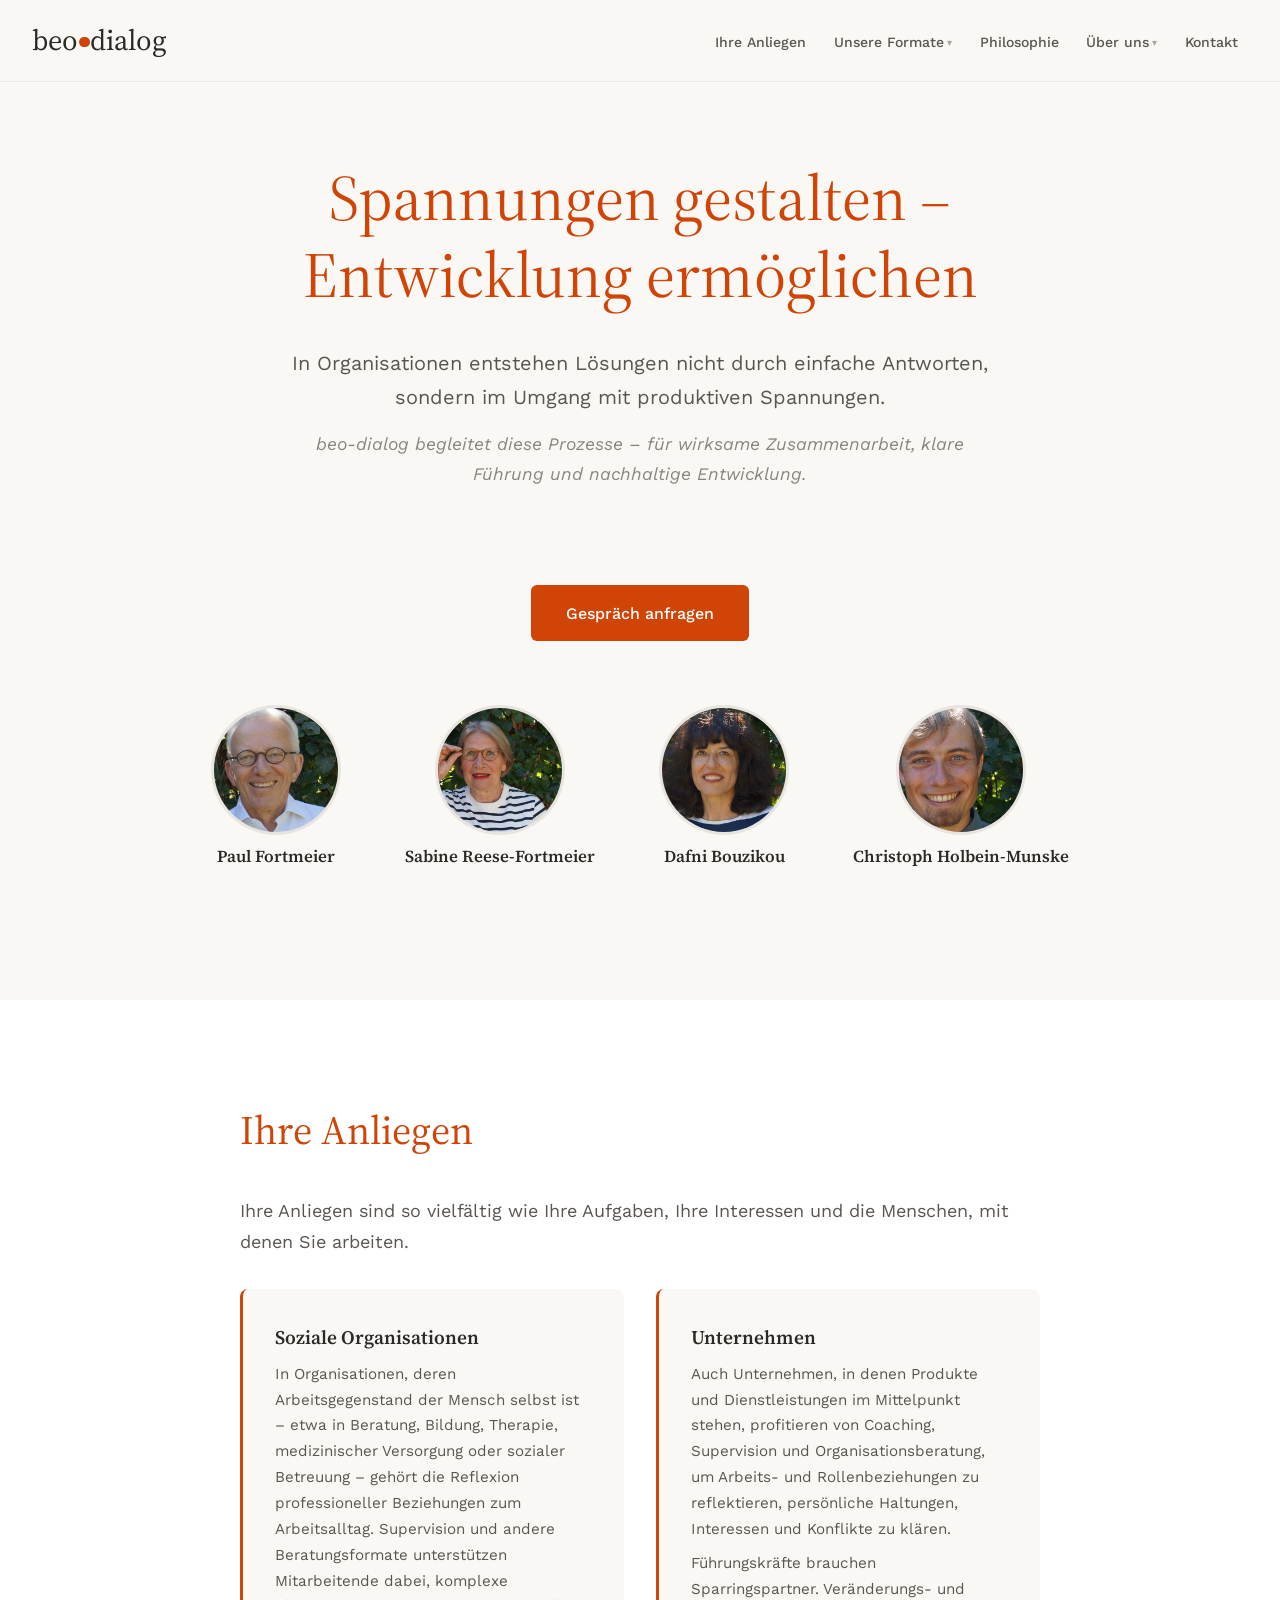
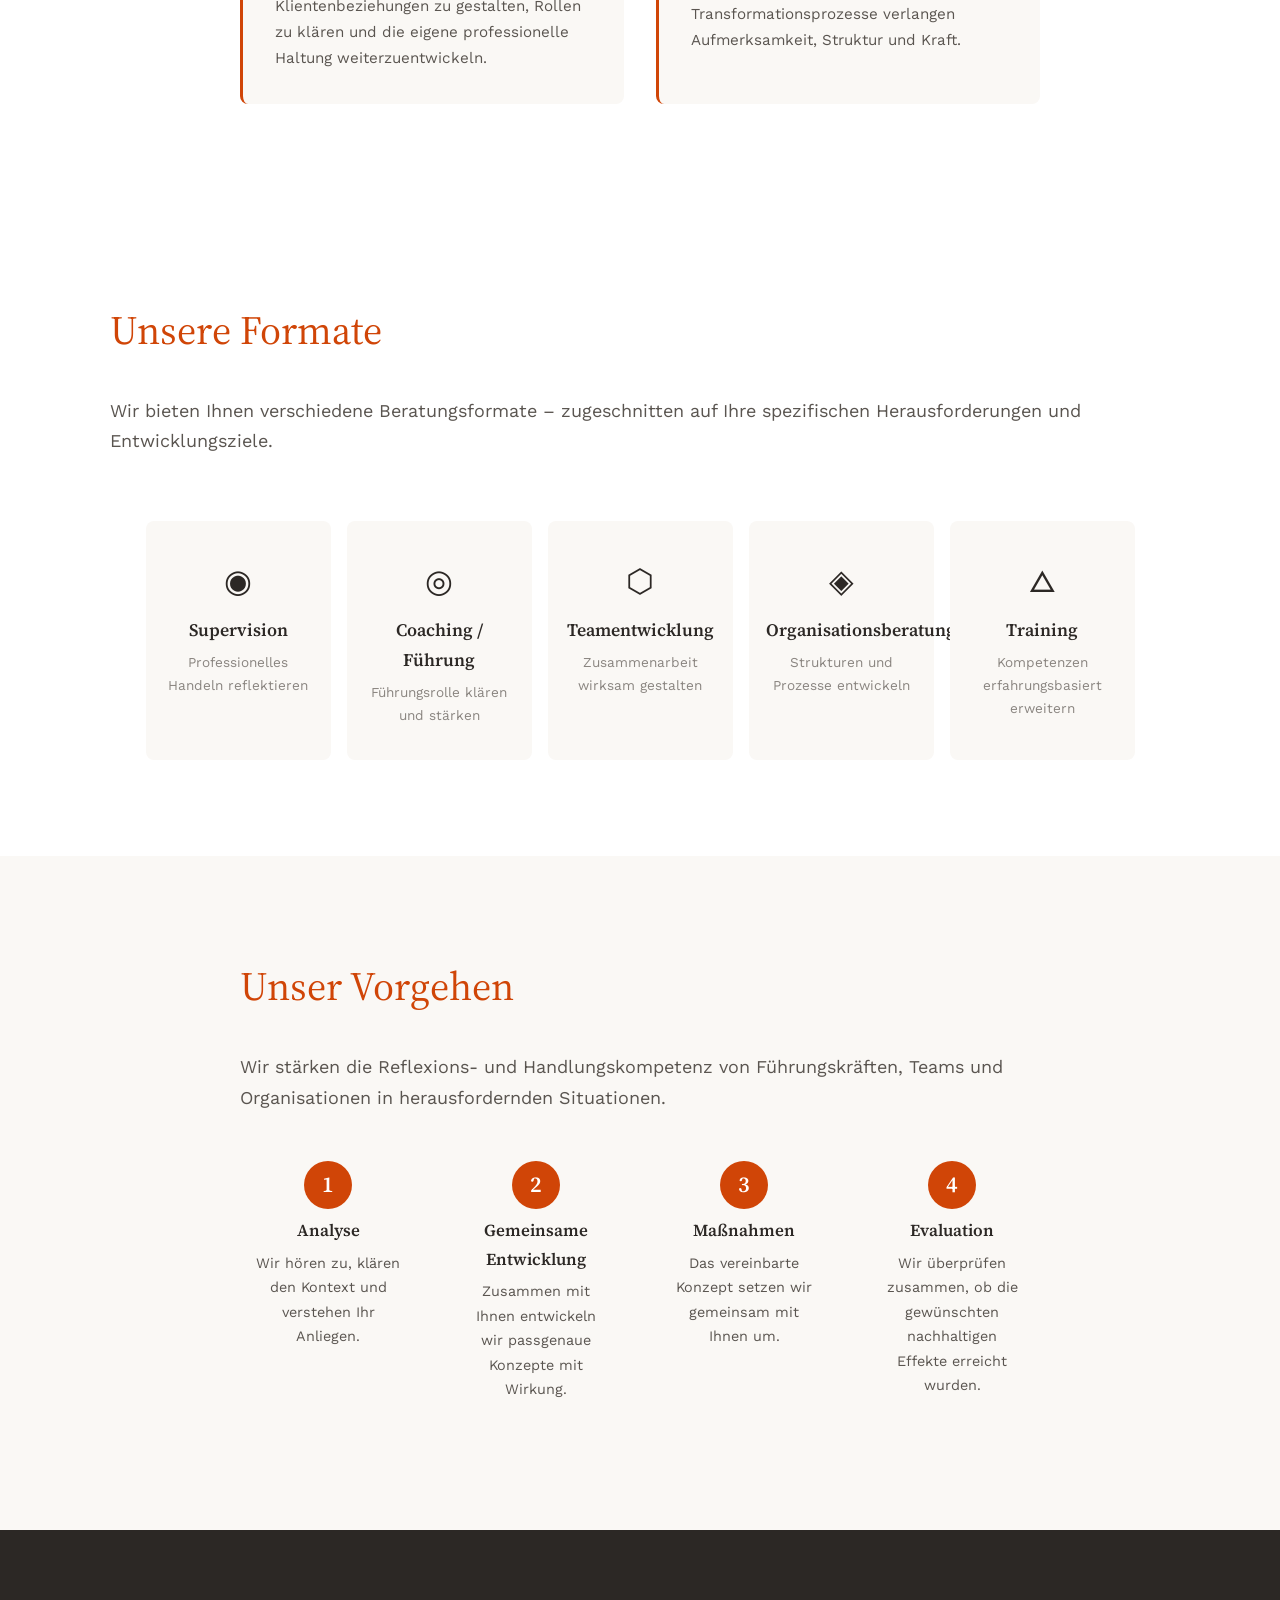
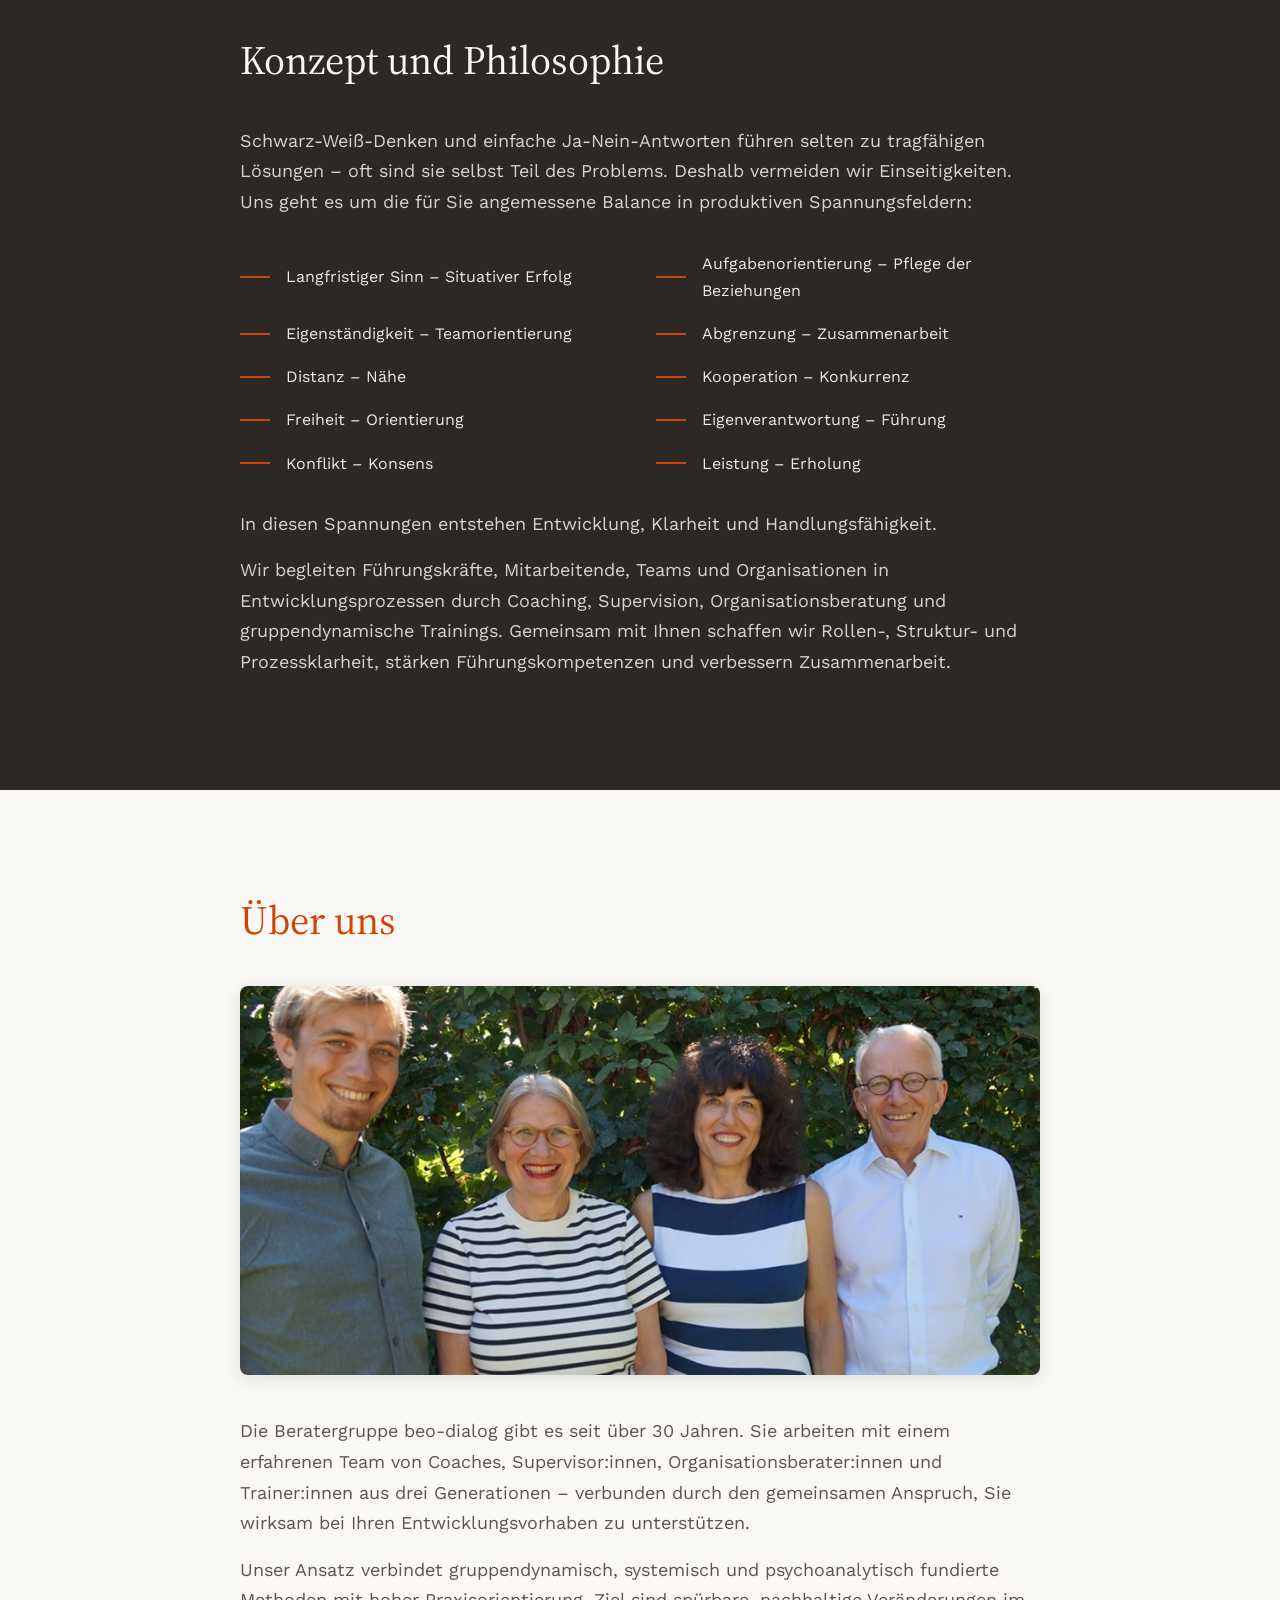
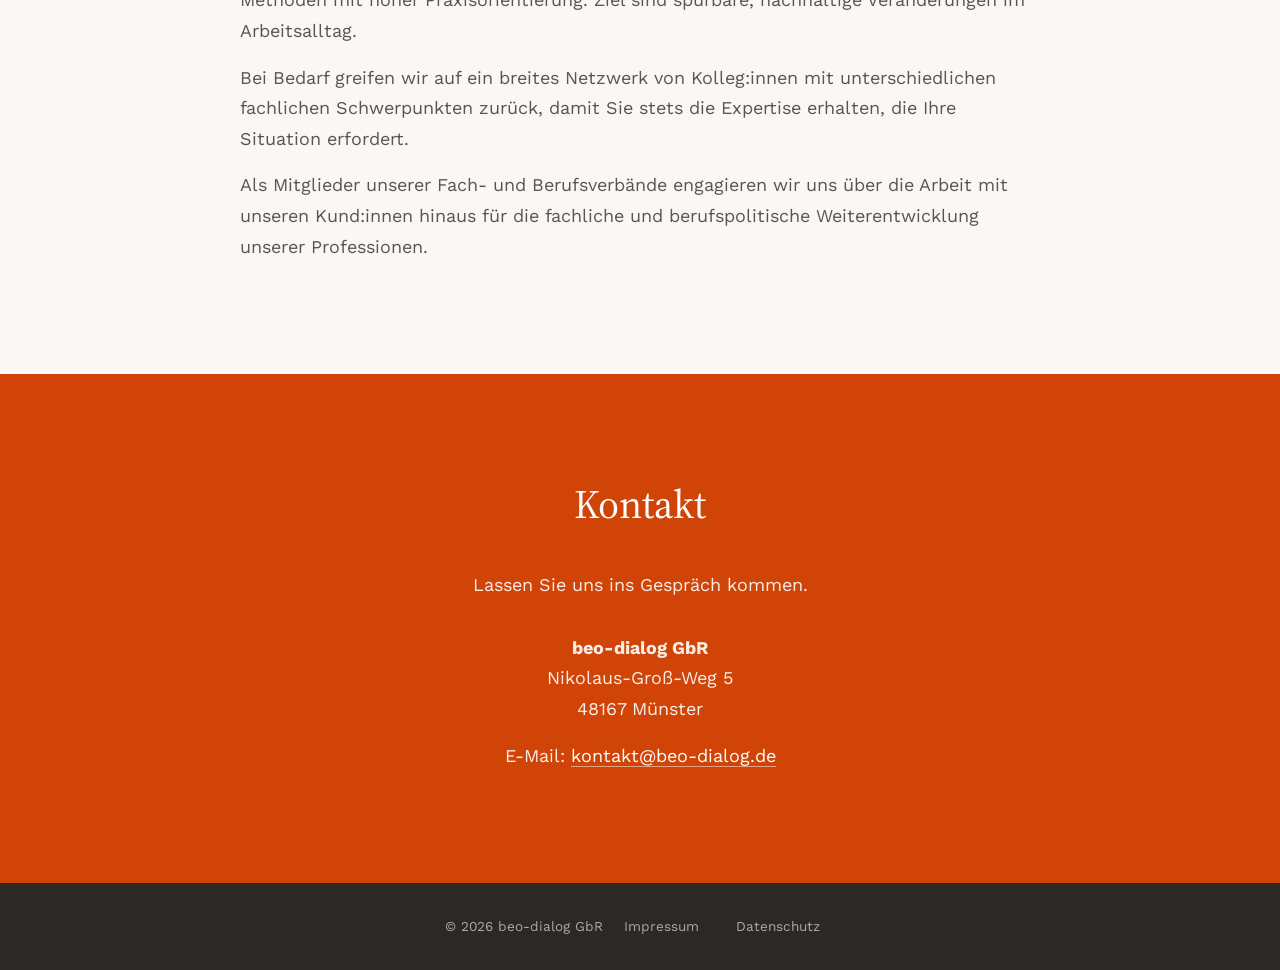
==== commit b3da463e: "Telefonnummer entfernt, CTA-Button öffnet direkt Mail Co-Authored-By: Claude Sonnet 4.6 <noreply@ant" ====
--- a/index.html
+++ b/index.html
@@ -46,7 +46,7 @@
     <h1>Spannungen gestalten&nbsp;– Entwicklung ermöglichen</h1>
     <p class="hero-intro">In Organisationen entstehen Lösungen nicht durch einfache Antworten, sondern im Umgang mit produktiven Spannungen.</p>
     <p class="hero-dialog">beo-dialog begleitet diese Prozesse – für wirksame Zusammenarbeit, klare Führung und nachhaltige Entwicklung.</p>
-    <a href="#kontakt" class="hero-cta">Gespräch anfragen</a>
+    <a href="mailto:kontakt@beo-dialog.de" class="hero-cta">Gespräch anfragen</a>
   </div>
   <div class="team-section">
     <div class="team-carousel">
@@ -169,7 +169,6 @@
     <div style="margin-top: var(--space-md)">
       <p><strong>beo-dialog GbR</strong><br>Nikolaus-Groß-Weg 5<br>48167 Münster</p>
       <p style="margin-top: var(--space-sm)">
-        Telefon: <a href="tel:+4925153097183">0251 53 09 71 83</a><br>
         E-Mail: <a href="mailto:kontakt@beo-dialog.de">kontakt@beo-dialog.de</a>
       </p>
     </div>
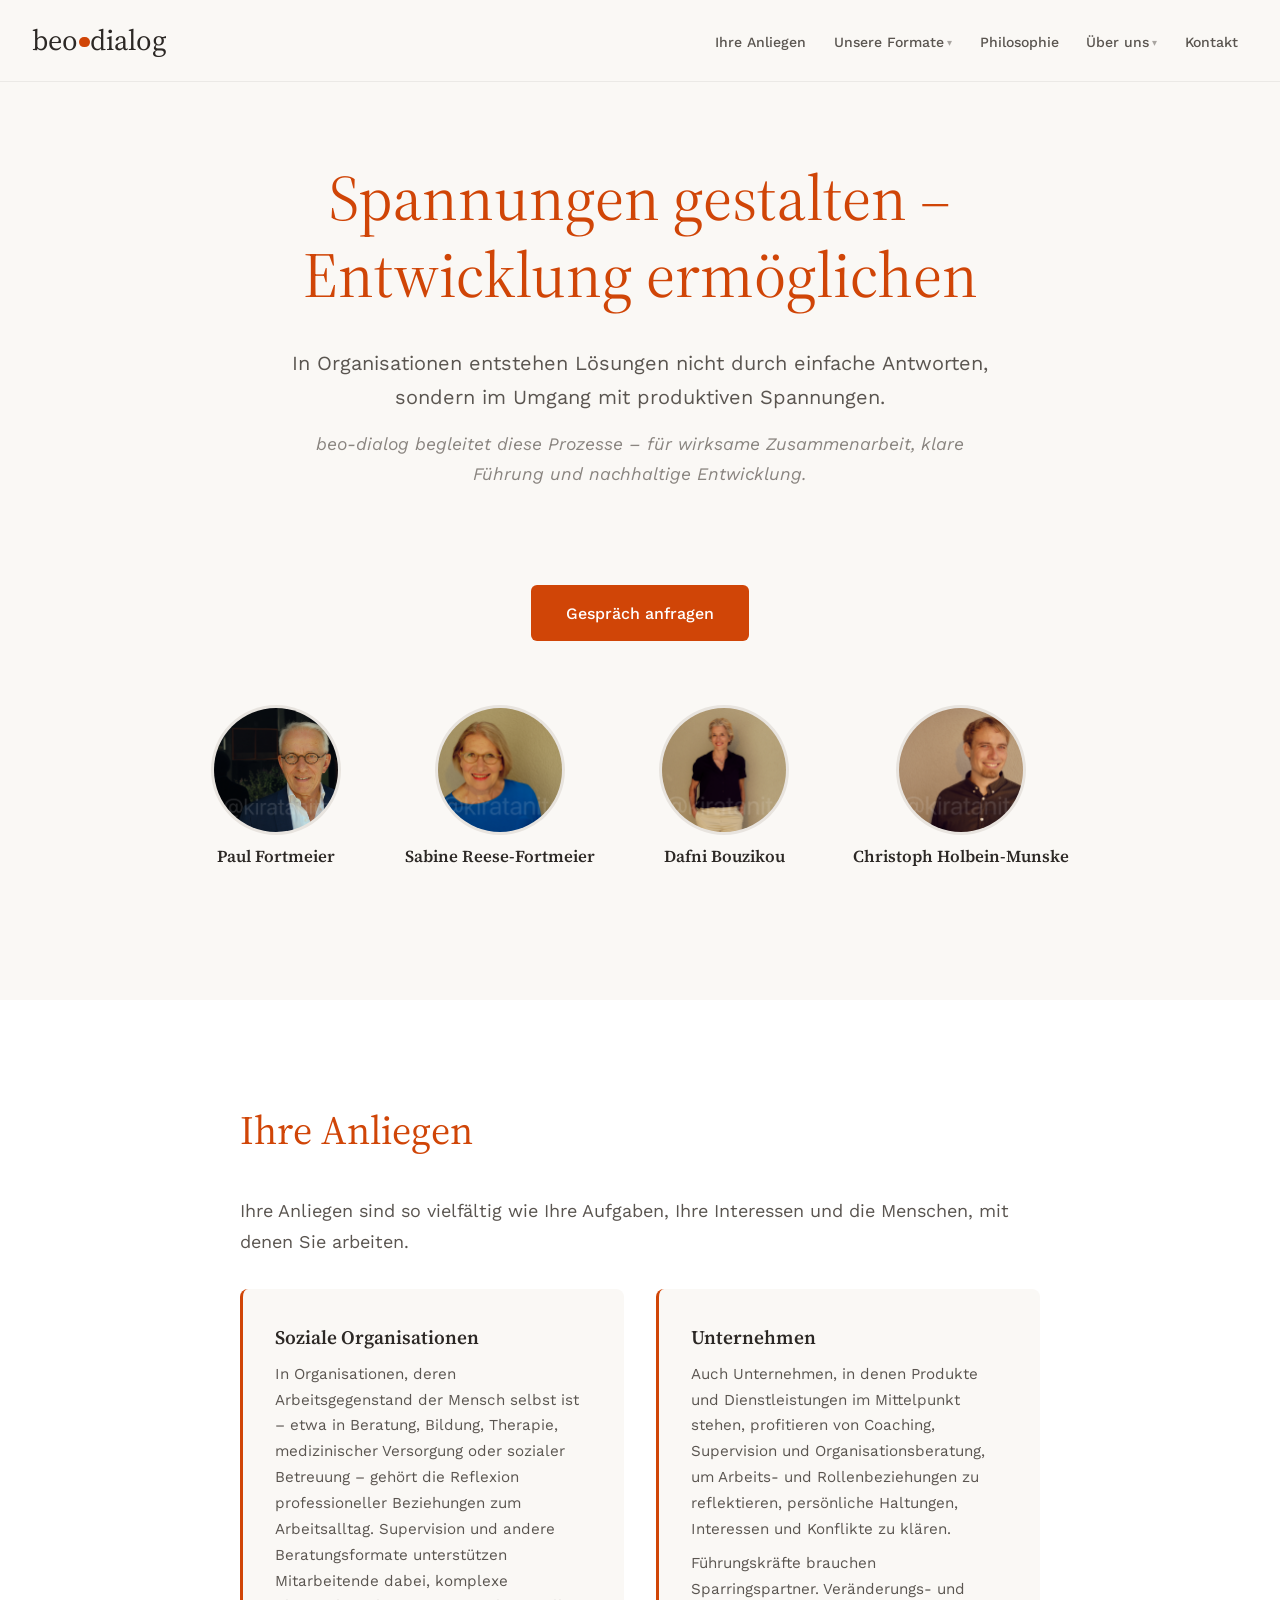
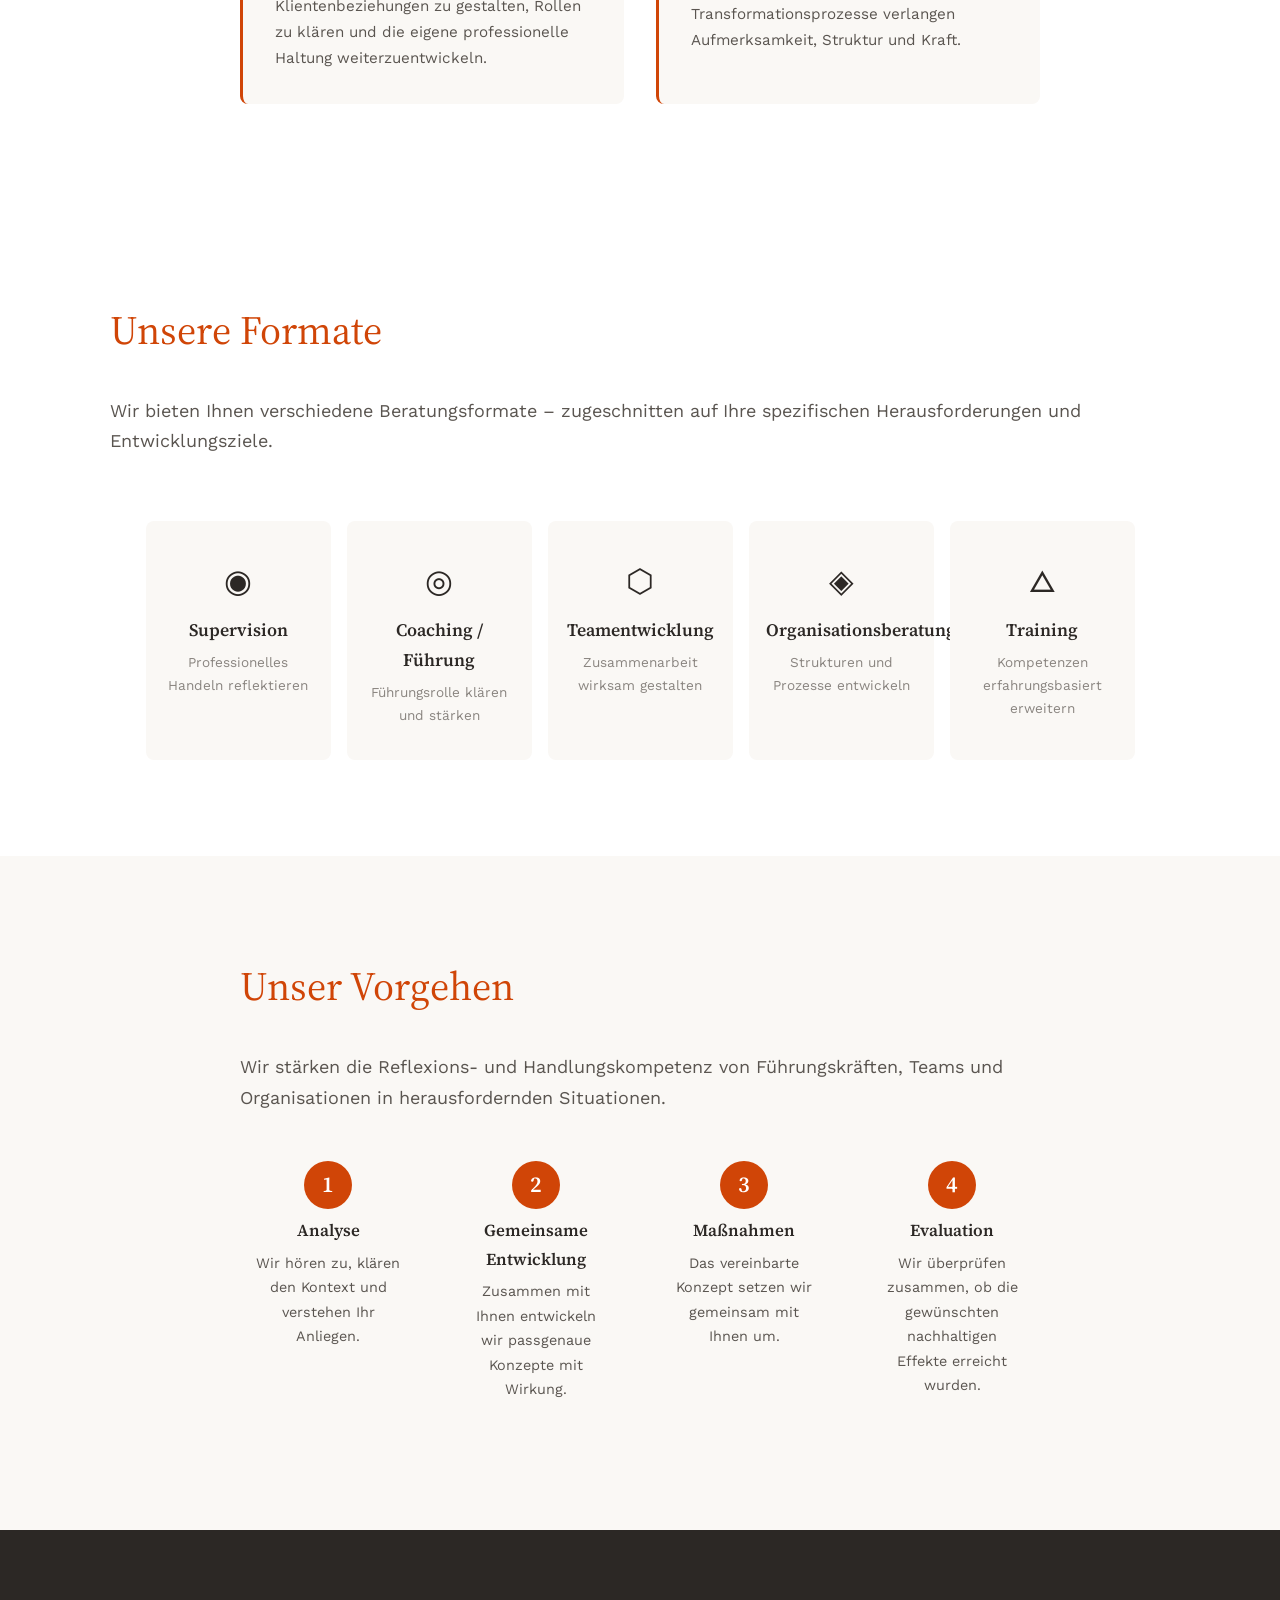
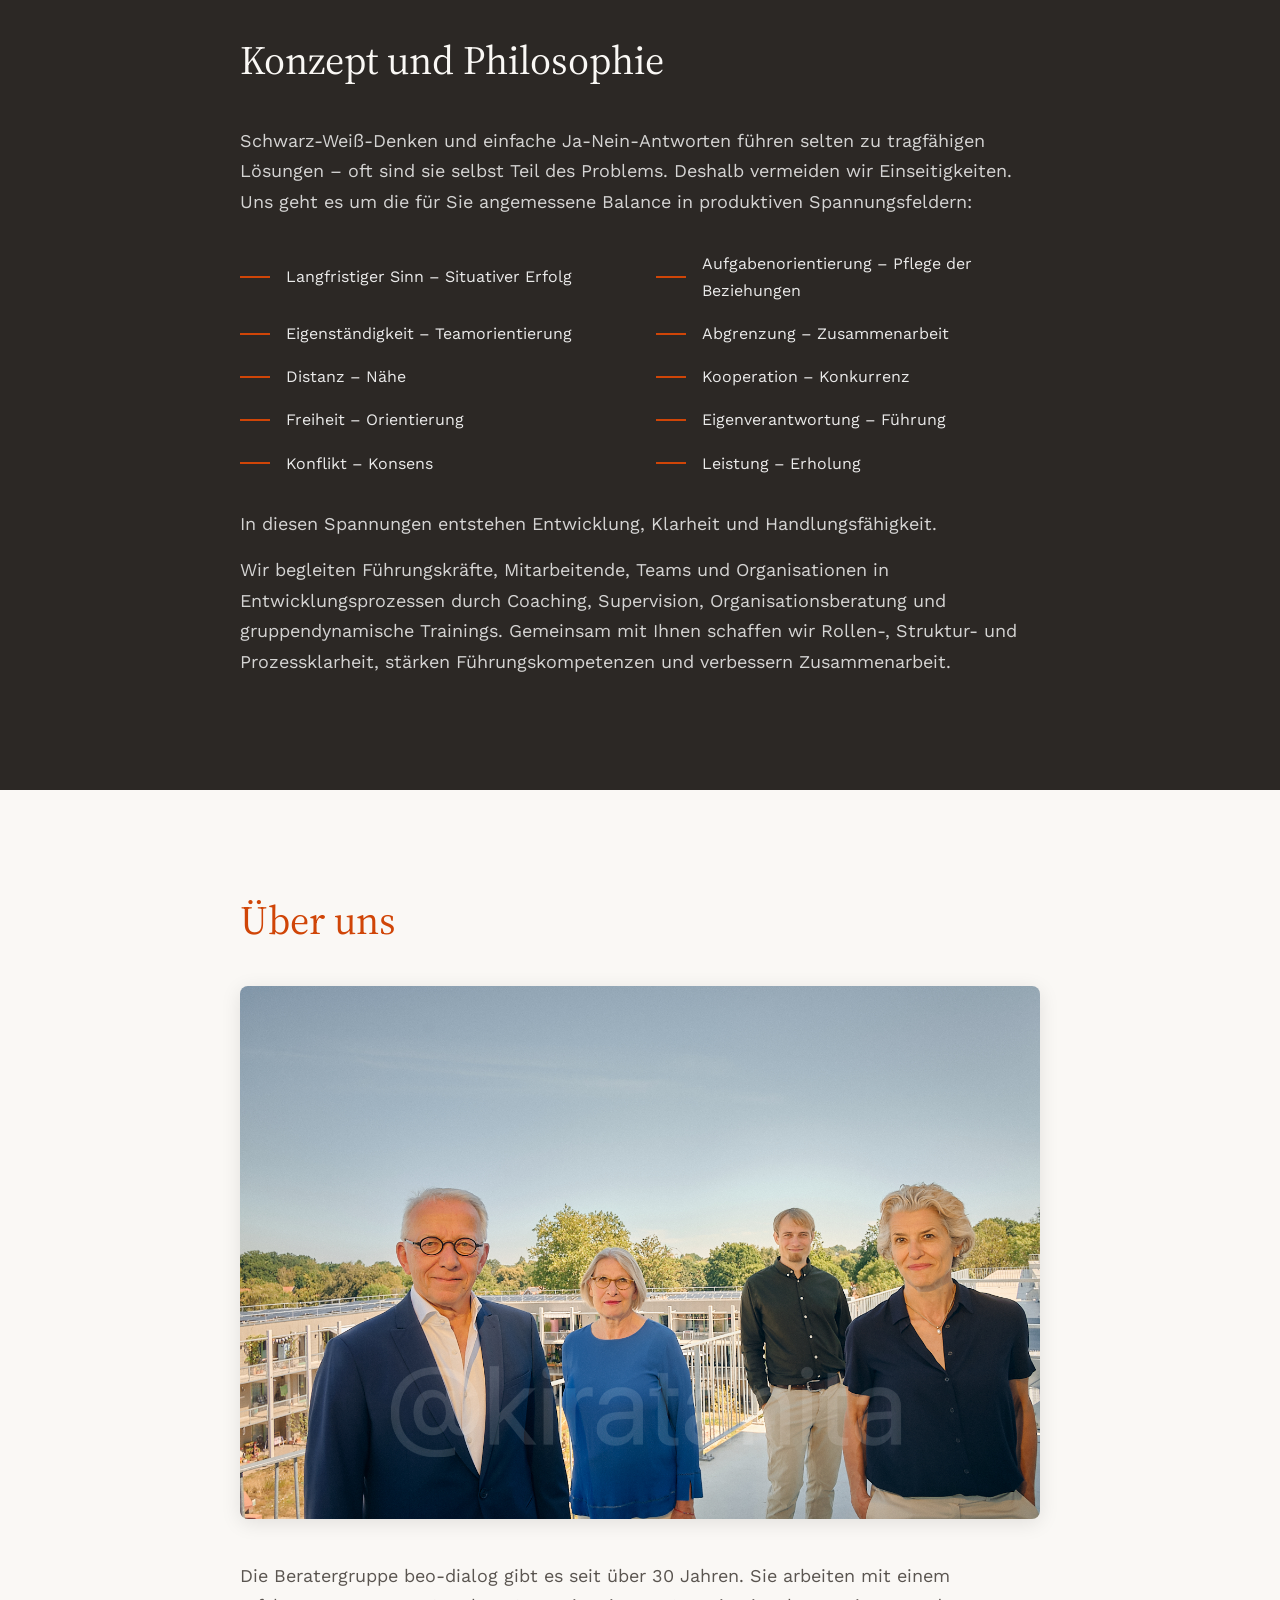
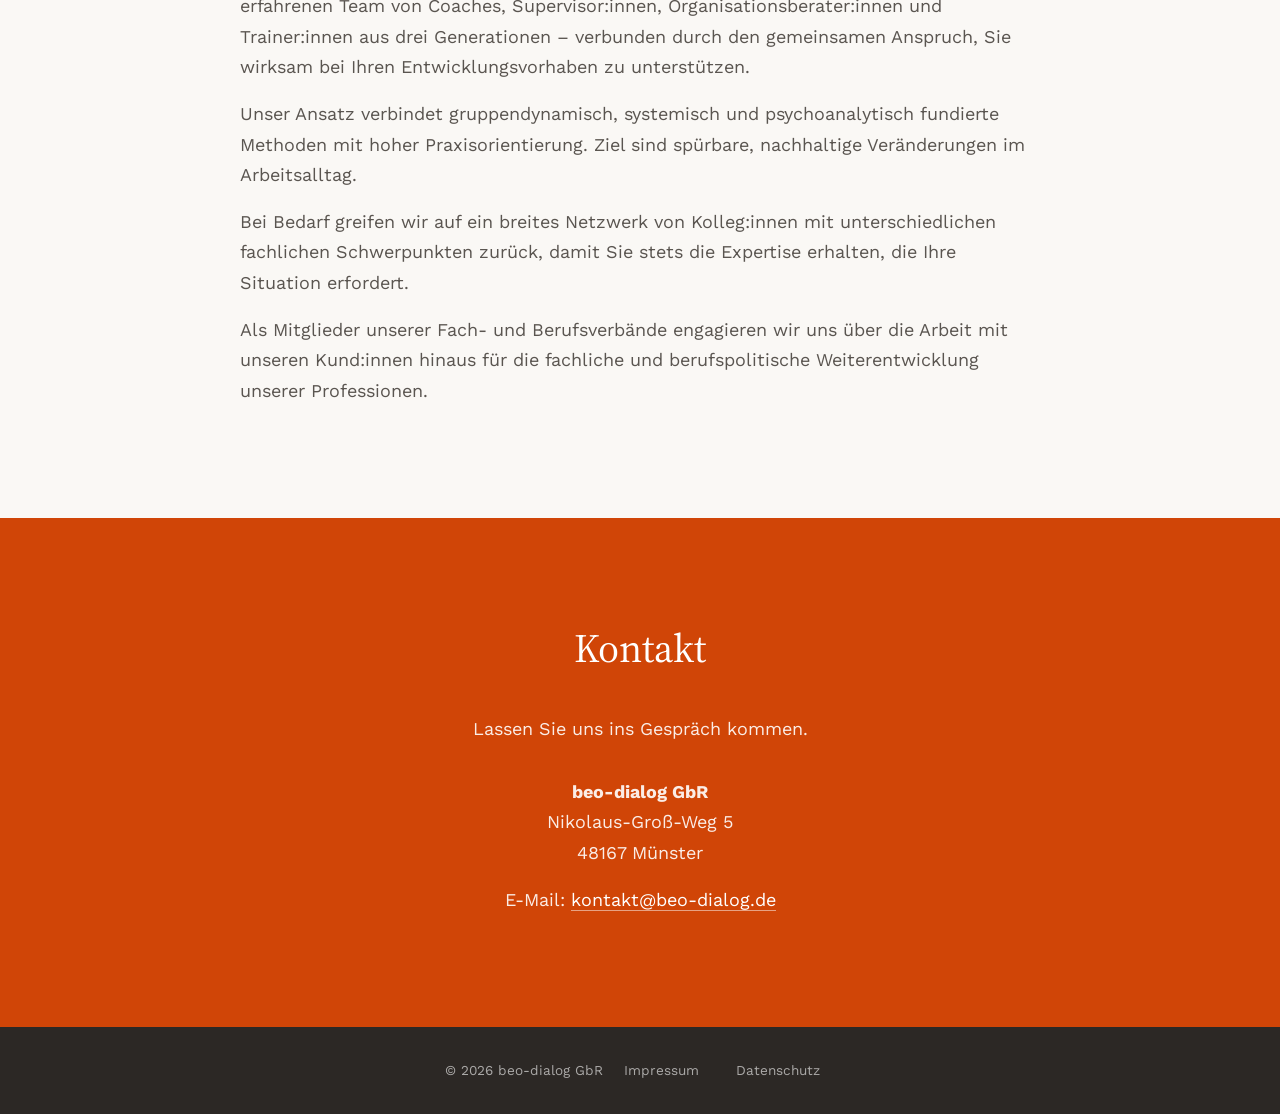
==== commit 5666f49f: "Neue Team- und Gruppenfotos eingebunden Ersetzt die alten Platzhalterbilder durch die neuen Fotos au" ====
--- a/index.html
+++ b/index.html
@@ -53,19 +53,19 @@
       <button class="carousel-nav prev" aria-label="Vorherige">‹</button>
       <div class="team-track" id="teamTrack">
         <a class="team-member" href="paul-fortmeier.html">
-          <div class="member-photo"><img src="bilder/fortmeier.jpg" alt="Paul Fortmeier"></div>
+          <div class="member-photo"><img src="bilder/838.jpg" alt="Paul Fortmeier"></div>
           <div class="member-name">Paul Fortmeier</div>
         </a>
         <a class="team-member" href="sabine-reese-fortmeier.html">
-          <div class="member-photo"><img src="bilder/reese-fortmeier.jpg" alt="Sabine Reese-Fortmeier"></div>
+          <div class="member-photo"><img src="bilder/450_JPG_1500pixel.jpg" alt="Sabine Reese-Fortmeier"></div>
           <div class="member-name">Sabine Reese-Fortmeier</div>
         </a>
         <a class="team-member" href="dafni-bouzikou.html">
-          <div class="member-photo"><img src="bilder/bouzikou.jpg" alt="Dafni Bouzikou"></div>
+          <div class="member-photo"><img src="bilder/468_JPG_1500pixel.jpg" alt="Dafni Bouzikou"></div>
           <div class="member-name">Dafni Bouzikou</div>
         </a>
         <a class="team-member" href="christoph-holbein-munske.html">
-          <div class="member-photo"><img src="bilder/holbein-munske.jpg" alt="Christoph Holbein-Munske"></div>
+          <div class="member-photo"><img src="bilder/508_JPG_1500pixel.jpg" alt="Christoph Holbein-Munske"></div>
           <div class="member-name">Christoph Holbein-Munske</div>
         </a>
       </div>
@@ -153,7 +153,7 @@
   <div class="section-inner">
     <h2>Über uns</h2>
     <div style="text-align: center; margin: var(--space-md) 0">
-      <img src="bilder/gruppenfoto.jpg" alt="beo-dialog Team" style="max-width: 100%; height: auto; border-radius: 8px; box-shadow: 0 4px 20px rgba(0,0,0,.1)">
+      <img src="bilder/815_JPG_1500pixel.jpg" alt="beo-dialog Team" style="max-width: 100%; height: auto; border-radius: 8px; box-shadow: 0 4px 20px rgba(0,0,0,.1)">
     </div>
     <p>Die Beratergruppe beo-dialog gibt es seit über 30 Jahren. Sie arbeiten mit einem erfahrenen Team von Coaches, Supervisor:innen, Organisationsberater:innen und Trainer:innen aus drei Generationen – verbunden durch den gemeinsamen Anspruch, Sie wirksam bei Ihren Entwicklungsvorhaben zu unterstützen.</p>
     <p>Unser Ansatz verbindet gruppendynamisch, systemisch und psychoanalytisch fundierte Methoden mit hoher Praxisorientierung. Ziel sind spürbare, nachhaltige Veränderungen im Arbeitsalltag.</p>
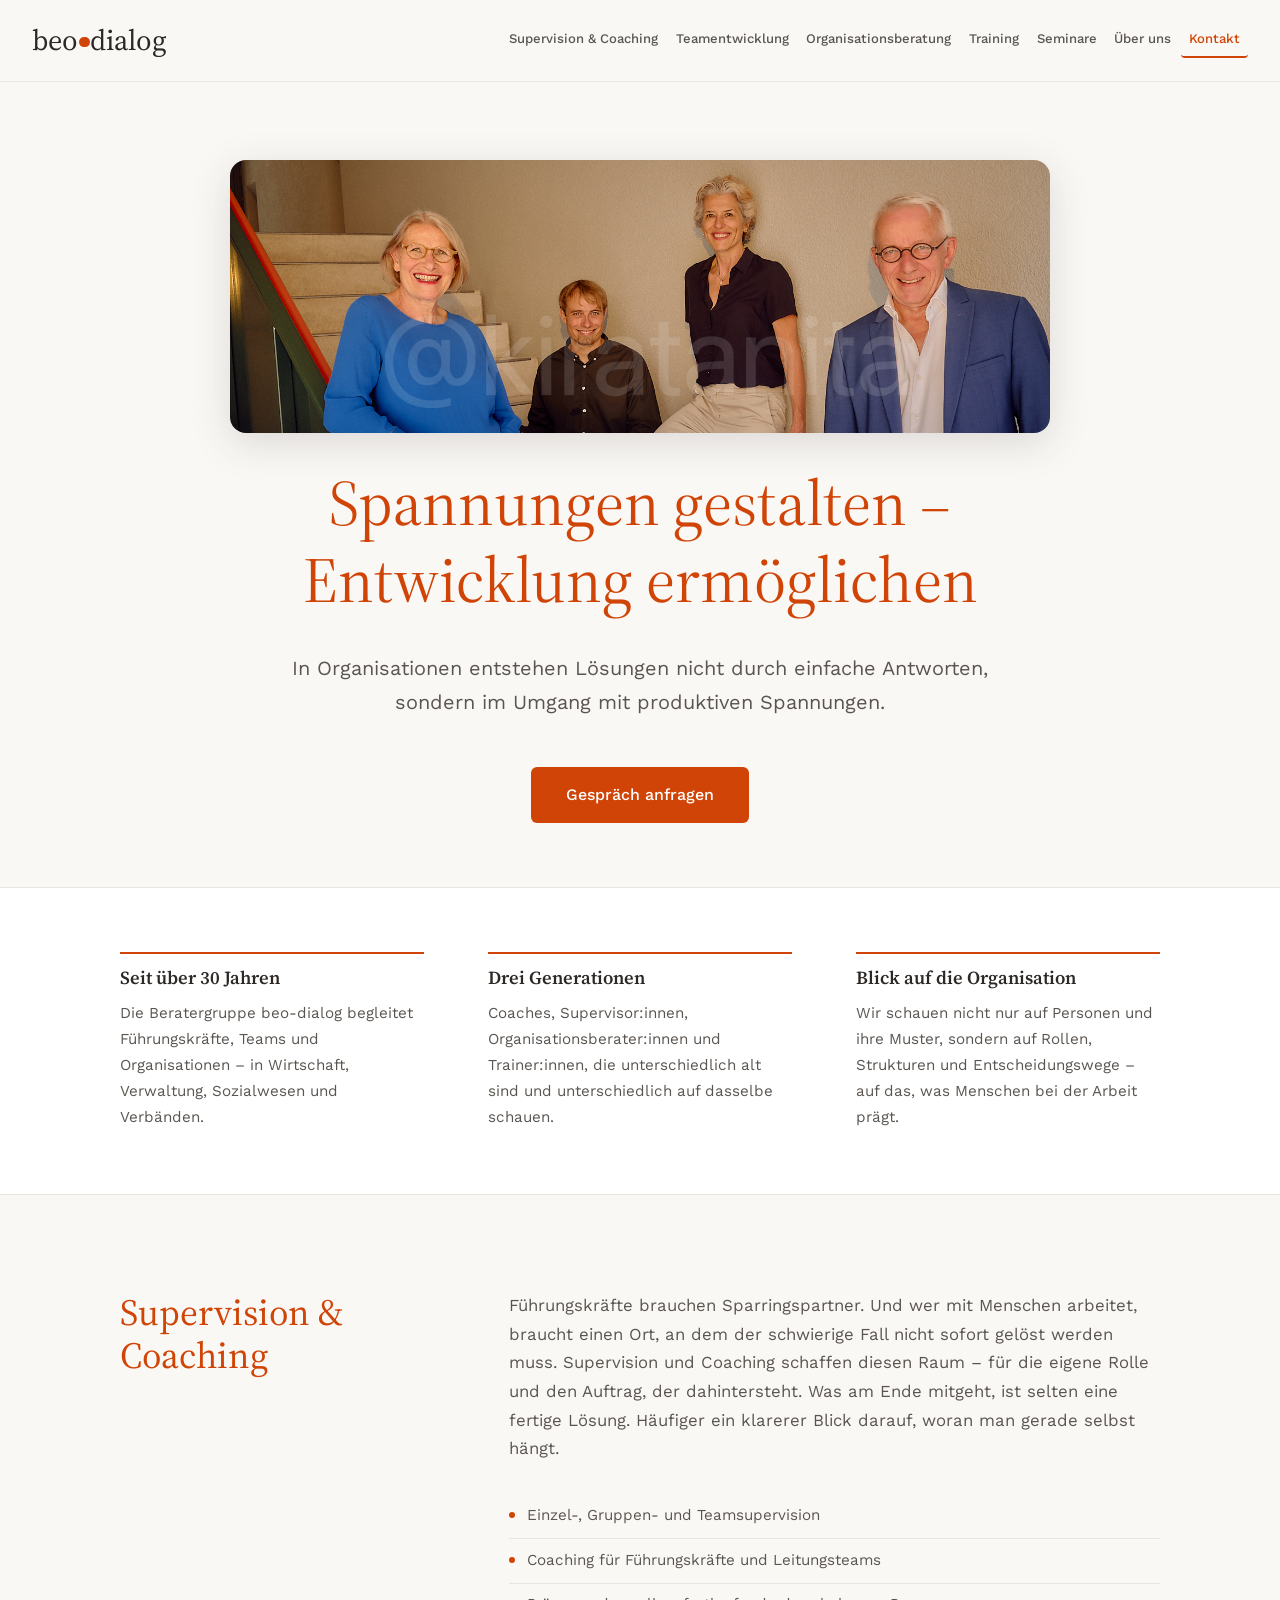
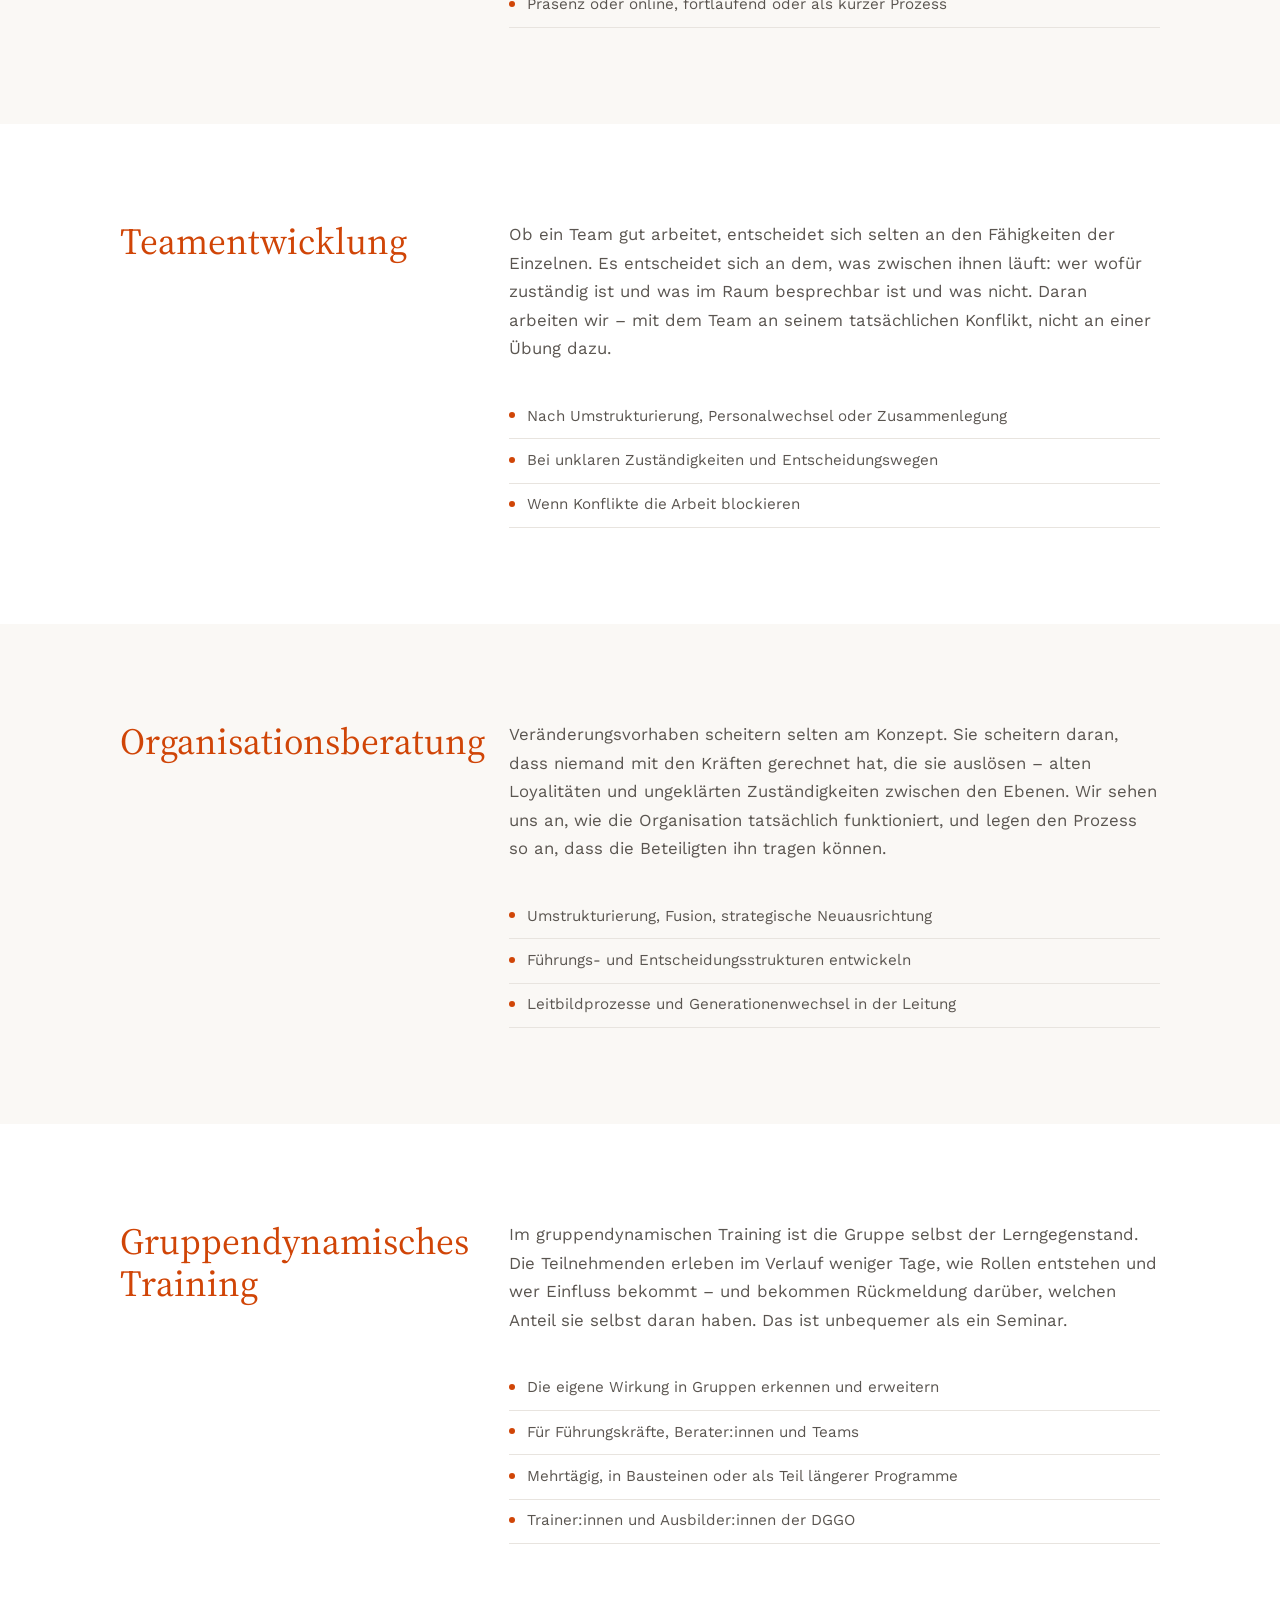
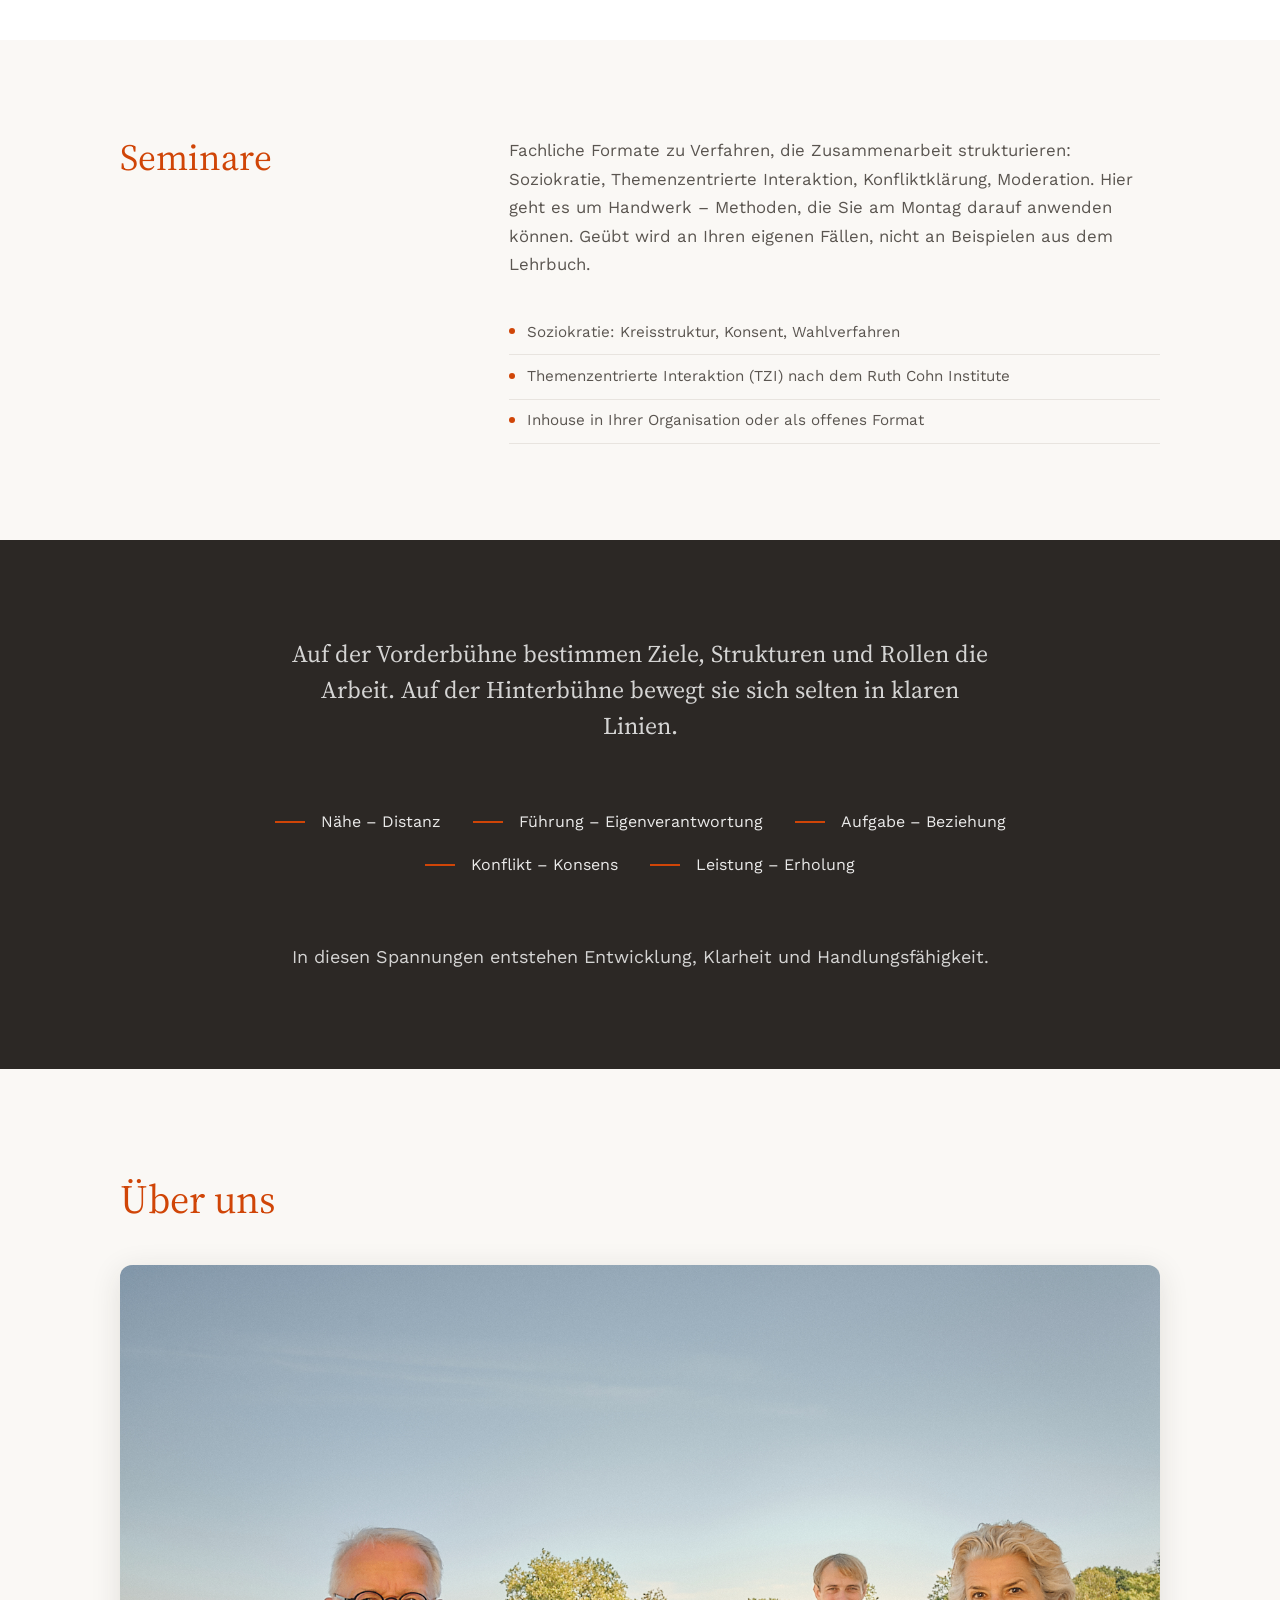
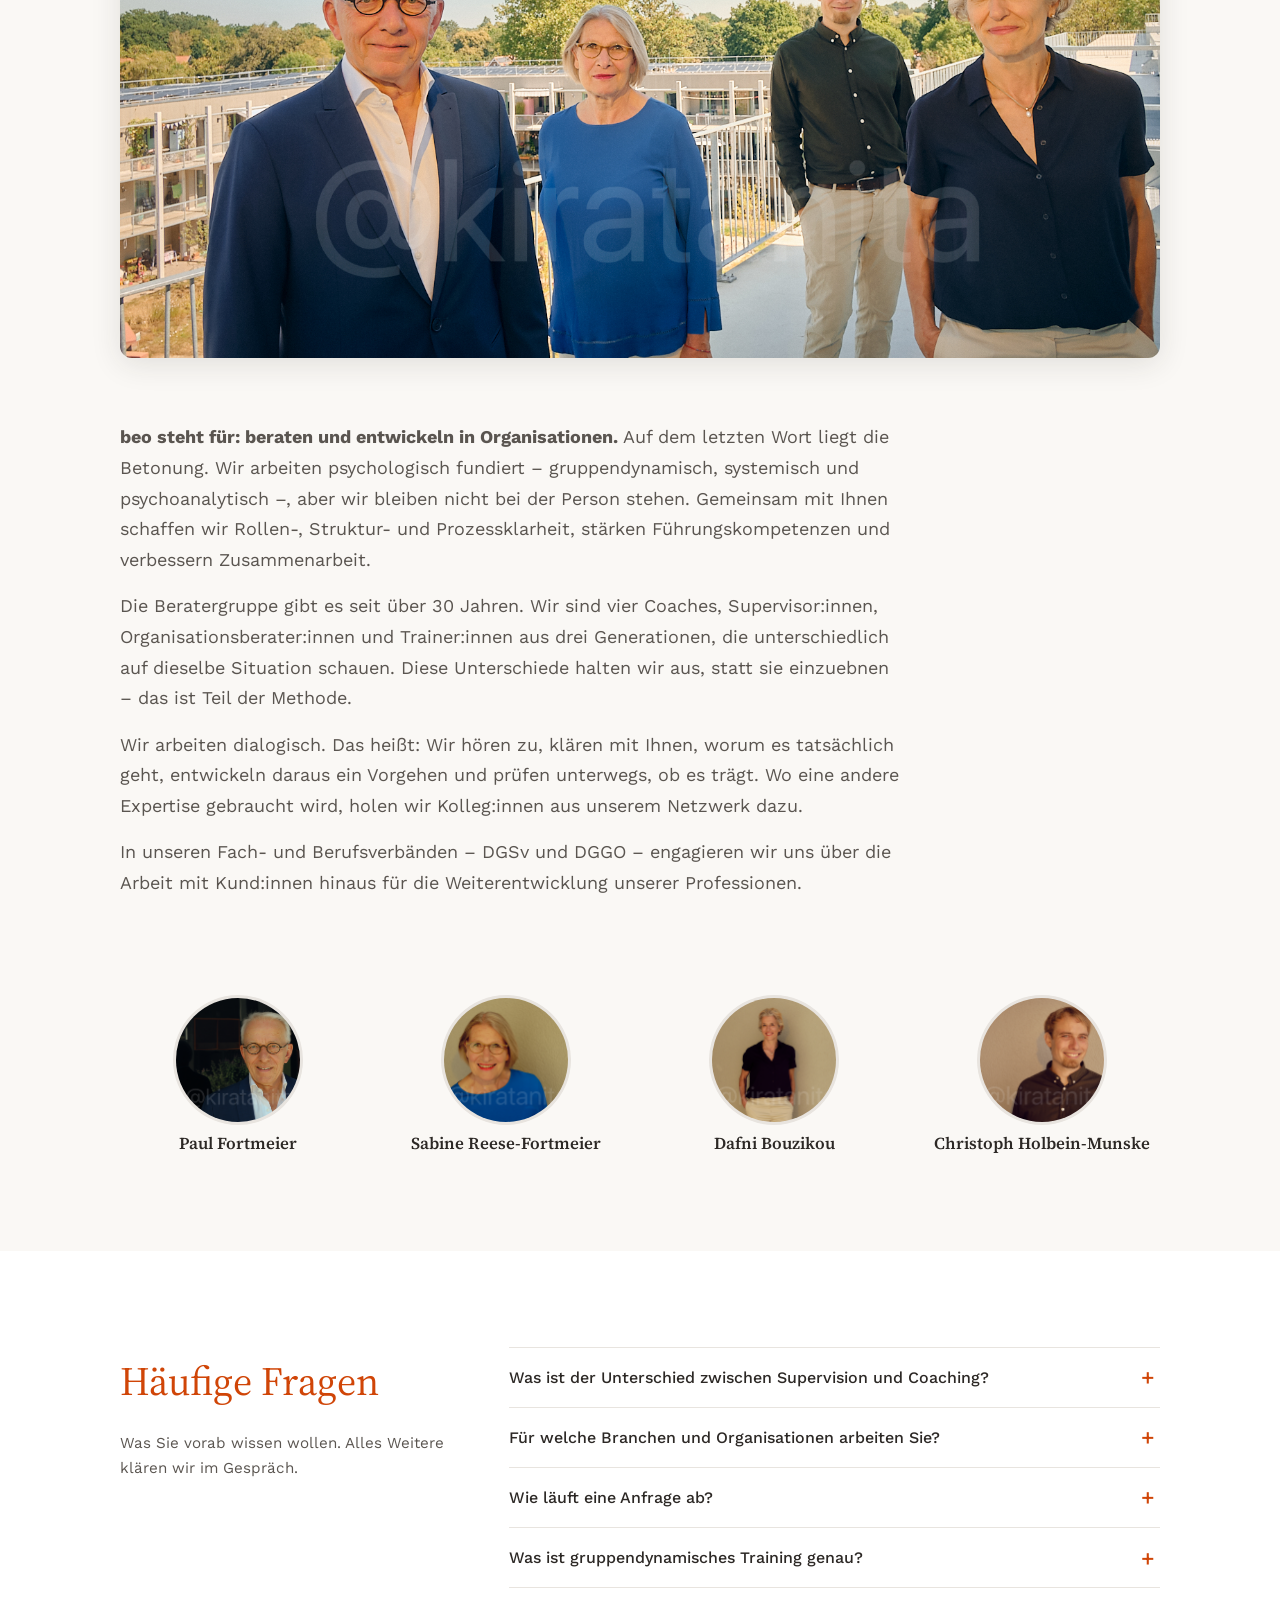
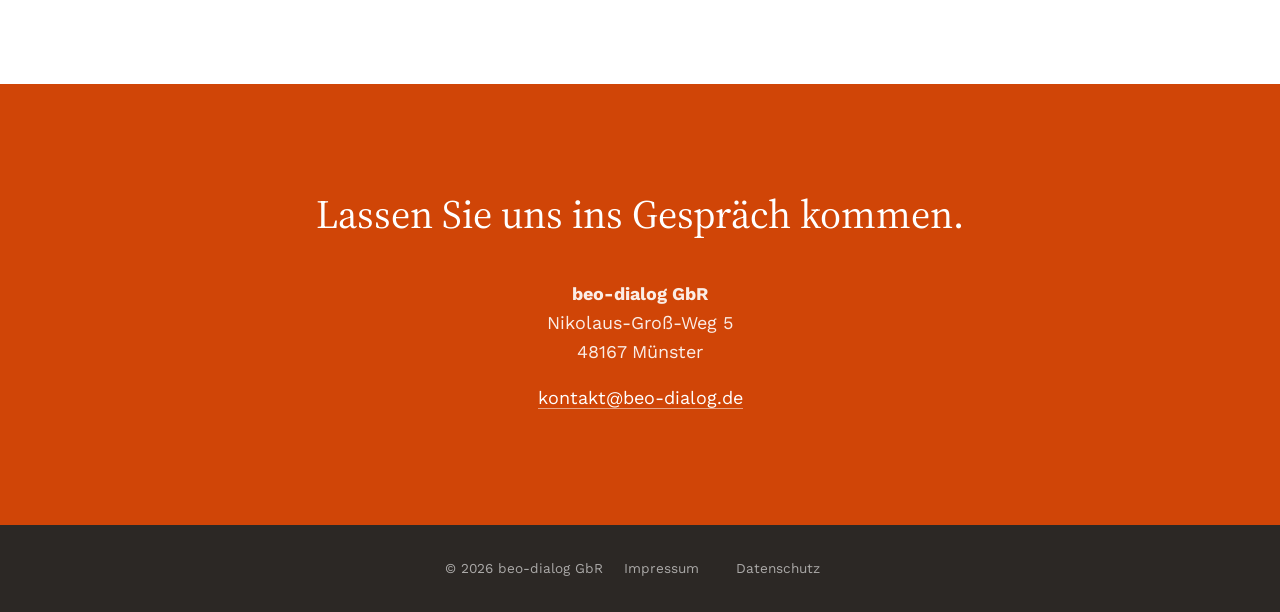
==== commit 44431052: "One-Pager: Angebote in die Hauptnavigation Die fünf Angebotsformen liegen jetzt als Anker-Sections a" ====
--- a/index.html
+++ b/index.html
@@ -1,284 +1,278 @@
-<!DOCTYPE html>
-<html lang="de">
-<head>
-  <meta charset="UTF-8">
-  <meta name="viewport" content="width=device-width, initial-scale=1.0">
-  <meta name="description" content="Supervision, Coaching, Organisationsberatung und Training seit über 30 Jahren. beo-dialog begleitet Teams, Führungskräfte und Organisationen wirksam durch Veränderung.">
-  <title>beo-dialog – Spannungen gestalten, Entwicklung ermöglichen</title>
-  <link rel="preconnect" href="https://fonts.googleapis.com">
-  <link rel="preconnect" href="https://fonts.gstatic.com" crossorigin>
-  <link href="https://fonts.googleapis.com/css2?family=Source+Serif+4:opsz,wght@8..60,400;8..60,600&family=Work+Sans:wght@300;400;500;600&display=swap" rel="stylesheet">
-  <link rel="stylesheet" href="style.css">
-</head>
-<body>
-
-<nav>
-  <a href="index.html" class="logo">beo<span class="logo-dot"></span>dialog</a>
-  <ul class="nav-links">
-    <li><a href="#anliegen">Ihre Anliegen</a></li>
-    <li class="nav-dropdown">
-      <a href="#formate">Unsere Formate</a>
-      <div class="dropdown-menu">
-        <a href="supervision.html">Supervision</a>
-        <a href="coaching.html">Coaching / Führung</a>
-        <a href="teamentwicklung.html">Teamentwicklung</a>
-        <a href="organisationsberatung.html">Organisationsberatung</a>
-        <a href="training.html">Training</a>
-      </div>
-    </li>
-    <li><a href="#philosophie">Philosophie</a></li>
-    <li class="nav-dropdown">
-      <a href="#ueber-uns">Über uns</a>
-      <div class="dropdown-menu">
-        <a href="paul-fortmeier.html">Paul Fortmeier</a>
-        <a href="sabine-reese-fortmeier.html">Sabine Reese-Fortmeier</a>
-        <a href="dafni-bouzikou.html">Dafni Bouzikou</a>
-        <a href="christoph-holbein-munske.html">Christoph Holbein-Munske</a>
-      </div>
-    </li>
-    <li><a href="#kontakt">Kontakt</a></li>
-  </ul>
-  <button class="nav-toggle" aria-label="Menü"><span></span><span></span><span></span></button>
-</nav>
-
-<section class="hero">
-  <div class="hero-content">
-    <h1>Spannungen gestalten&nbsp;– Entwicklung ermöglichen</h1>
-    <p class="hero-intro">In Organisationen entstehen Lösungen nicht durch einfache Antworten, sondern im Umgang mit produktiven Spannungen.</p>
-    <p class="hero-dialog">beo-dialog begleitet diese Prozesse – für wirksame Zusammenarbeit, klare Führung und nachhaltige Entwicklung.</p>
-    <a href="mailto:kontakt@beo-dialog.de" class="hero-cta">Gespräch anfragen</a>
-  </div>
-  <div class="team-section">
-    <div class="team-carousel">
-      <button class="carousel-nav prev" aria-label="Vorherige">‹</button>
-      <div class="team-track" id="teamTrack">
-        <a class="team-member" href="paul-fortmeier.html">
-          <div class="member-photo"><img src="bilder/838.jpg" alt="Paul Fortmeier"></div>
-          <div class="member-name">Paul Fortmeier</div>
-        </a>
-        <a class="team-member" href="sabine-reese-fortmeier.html">
-          <div class="member-photo"><img src="bilder/450_JPG_1500pixel.jpg" alt="Sabine Reese-Fortmeier"></div>
-          <div class="member-name">Sabine Reese-Fortmeier</div>
-        </a>
-        <a class="team-member" href="dafni-bouzikou.html">
-          <div class="member-photo"><img src="bilder/468_JPG_1500pixel.jpg" alt="Dafni Bouzikou"></div>
-          <div class="member-name">Dafni Bouzikou</div>
-        </a>
-        <a class="team-member" href="christoph-holbein-munske.html">
-          <div class="member-photo"><img src="bilder/508_JPG_1500pixel.jpg" alt="Christoph Holbein-Munske"></div>
-          <div class="member-name">Christoph Holbein-Munske</div>
-        </a>
-      </div>
-      <button class="carousel-nav next" aria-label="Nächste">›</button>
-      <div class="carousel-dots">
-        <button class="carousel-dot active" data-index="0"></button>
-        <button class="carousel-dot" data-index="1"></button>
-      </div>
-    </div>
-  </div>
-</section>
-
-<section class="anliegen" id="anliegen">
-  <div class="section-inner">
-    <h2>Ihre Anliegen</h2>
-    <p>Ihre Anliegen sind so vielfältig wie Ihre Aufgaben, Ihre Interessen und die Menschen, mit denen Sie arbeiten.</p>
-    <div class="anliegen-grid">
-      <div class="anliegen-card">
-        <h3>Soziale Organisationen</h3>
-        <p>In Organisationen, deren Arbeitsgegenstand der Mensch selbst ist – etwa in Beratung, Bildung, Therapie, medizinischer Versorgung oder sozialer Betreuung – gehört die Reflexion professioneller Beziehungen zum Arbeitsalltag. Supervision und andere Beratungsformate unterstützen Mitarbeitende dabei, komplexe Klientenbeziehungen zu gestalten, Rollen zu klären und die eigene professionelle Haltung weiterzuentwickeln.</p>
-      </div>
-      <div class="anliegen-card">
-        <h3>Unternehmen</h3>
-        <p>Auch Unternehmen, in denen Produkte und Dienstleistungen im Mittelpunkt stehen, profitieren von Coaching, Supervision und Organisationsberatung, um Arbeits- und Rollenbeziehungen zu reflektieren, persönliche Haltungen, Interessen und Konflikte zu klären.</p>
-        <p>Führungskräfte brauchen Sparringspartner. Veränderungs- und Transformationsprozesse verlangen Aufmerksamkeit, Struktur und Kraft.</p>
-      </div>
-    </div>
-  </div>
-</section>
-
-<section class="formate" id="formate">
-  <div class="section-inner">
-    <h2>Unsere Formate</h2>
-    <p>Wir bieten Ihnen verschiedene Beratungsformate – zugeschnitten auf Ihre spezifischen Herausforderungen und Entwicklungsziele.</p>
-    <div class="formate-carousel">
-      <button class="carousel-nav prev" id="formatePrev" aria-label="Vorherige">‹</button>
-      <div class="formate-track" id="formateTrack">
-        <a class="format-card" href="supervision.html"><div class="format-icon">◉</div><h3>Supervision</h3><p>Professionelles Handeln reflektieren</p></a>
-        <a class="format-card" href="coaching.html"><div class="format-icon">◎</div><h3>Coaching / Führung</h3><p>Führungsrolle klären und stärken</p></a>
-        <a class="format-card" href="teamentwicklung.html"><div class="format-icon">⬡</div><h3>Teamentwicklung</h3><p>Zusammenarbeit wirksam gestalten</p></a>
-        <a class="format-card" href="organisationsberatung.html"><div class="format-icon">◈</div><h3>Organisationsberatung</h3><p>Strukturen und Prozesse entwickeln</p></a>
-        <a class="format-card" href="training.html"><div class="format-icon">△</div><h3>Training</h3><p>Kompetenzen erfahrungsbasiert erweitern</p></a>
-      </div>
-      <button class="carousel-nav next" id="formateNext" aria-label="Nächste">›</button>
-      <div class="carousel-dots" id="formateDots"></div>
-    </div>
-  </div>
-</section>
-
-<section class="vorgehen" id="vorgehen">
-  <div class="section-inner">
-    <h2>Unser Vorgehen</h2>
-    <p>Wir stärken die Reflexions- und Handlungskompetenz von Führungskräften, Teams und Organisationen in herausfordernden Situationen.</p>
-    <div class="vorgehen-steps">
-      <div class="step"><div class="step-number">1</div><h3>Analyse</h3><p>Wir hören zu, klären den Kontext und verstehen Ihr Anliegen.</p></div>
-      <div class="step"><div class="step-number">2</div><h3>Gemeinsame Entwicklung</h3><p>Zusammen mit Ihnen entwickeln wir passgenaue Konzepte mit Wirkung.</p></div>
-      <div class="step"><div class="step-number">3</div><h3>Maßnahmen</h3><p>Das vereinbarte Konzept setzen wir gemeinsam mit Ihnen um.</p></div>
-      <div class="step"><div class="step-number">4</div><h3>Evaluation</h3><p>Wir überprüfen zusammen, ob die gewünschten nachhaltigen Effekte erreicht wurden.</p></div>
-    </div>
-  </div>
-</section>
-
-<section class="spannungsfelder" id="philosophie">
-  <div class="section-inner">
-    <h2>Konzept und Philosophie</h2>
-    <p>Schwarz-Weiß-Denken und einfache Ja-Nein-Antworten führen selten zu tragfähigen Lösungen – oft sind sie selbst Teil des Problems. Deshalb vermeiden wir Einseitigkeiten. Uns geht es um die für Sie angemessene Balance in produktiven Spannungsfeldern:</p>
-    <ul class="spannungen-list">
-      <li class="spannung-item">Langfristiger Sinn – Situativer Erfolg</li>
-      <li class="spannung-item">Aufgabenorientierung – Pflege der Beziehungen</li>
-      <li class="spannung-item">Eigenständigkeit – Teamorientierung</li>
-      <li class="spannung-item">Abgrenzung – Zusammenarbeit</li>
-      <li class="spannung-item">Distanz – Nähe</li>
-      <li class="spannung-item">Kooperation – Konkurrenz</li>
-      <li class="spannung-item">Freiheit – Orientierung</li>
-      <li class="spannung-item">Eigenverantwortung – Führung</li>
-      <li class="spannung-item">Konflikt – Konsens</li>
-      <li class="spannung-item">Leistung – Erholung</li>
-    </ul>
-    <p style="margin-top: var(--space-md)">In diesen Spannungen entstehen Entwicklung, Klarheit und Handlungsfähigkeit.</p>
-    <p>Wir begleiten Führungskräfte, Mitarbeitende, Teams und Organisationen in Entwicklungsprozessen durch Coaching, Supervision, Organisationsberatung und gruppendynamische Trainings. Gemeinsam mit Ihnen schaffen wir Rollen-, Struktur- und Prozessklarheit, stärken Führungskompetenzen und verbessern Zusammenarbeit.</p>
-  </div>
-</section>
-
-<section class="ueber-uns" id="ueber-uns">
-  <div class="section-inner">
-    <h2>Über uns</h2>
-    <div style="text-align: center; margin: var(--space-md) 0">
-      <img src="bilder/815_JPG_1500pixel.jpg" alt="beo-dialog Team" style="max-width: 100%; height: auto; border-radius: 8px; box-shadow: 0 4px 20px rgba(0,0,0,.1)">
-    </div>
-    <p>Die Beratergruppe beo-dialog gibt es seit über 30 Jahren. Sie arbeiten mit einem erfahrenen Team von Coaches, Supervisor:innen, Organisationsberater:innen und Trainer:innen aus drei Generationen – verbunden durch den gemeinsamen Anspruch, Sie wirksam bei Ihren Entwicklungsvorhaben zu unterstützen.</p>
-    <p>Unser Ansatz verbindet gruppendynamisch, systemisch und psychoanalytisch fundierte Methoden mit hoher Praxisorientierung. Ziel sind spürbare, nachhaltige Veränderungen im Arbeitsalltag.</p>
-    <p>Bei Bedarf greifen wir auf ein breites Netzwerk von Kolleg:innen mit unterschiedlichen fachlichen Schwerpunkten zurück, damit Sie stets die Expertise erhalten, die Ihre Situation erfordert.</p>
-    <p>Als Mitglieder unserer Fach- und Berufsverbände engagieren wir uns über die Arbeit mit unseren Kund:innen hinaus für die fachliche und berufspolitische Weiterentwicklung unserer Professionen.</p>
-  </div>
-</section>
-
-<section class="kontakt" id="kontakt">
-  <div class="section-inner">
-    <h2>Kontakt</h2>
-    <p>Lassen Sie uns ins Gespräch kommen.</p>
-    <div style="margin-top: var(--space-md)">
-      <p><strong>beo-dialog GbR</strong><br>Nikolaus-Groß-Weg 5<br>48167 Münster</p>
-      <p style="margin-top: var(--space-sm)">
-        E-Mail: <a href="mailto:kontakt@beo-dialog.de">kontakt@beo-dialog.de</a>
-      </p>
-    </div>
-  </div>
-</section>
-
-<footer>
-  <p>© 2026 beo-dialog GbR <a href="#">Impressum</a> <a href="#">Datenschutz</a></p>
-</footer>
-
-<script>
-const navToggle = document.querySelector('.nav-toggle');
-const navLinks = document.querySelector('.nav-links');
-navToggle.addEventListener('click', () => navLinks.classList.toggle('active'));
-document.querySelectorAll('.nav-dropdown > a').forEach(t => {
-  t.addEventListener('click', e => {
-    if (window.innerWidth <= 768) { e.preventDefault(); t.parentElement.classList.toggle('open'); }
-  });
-});
-document.querySelectorAll('.dropdown-menu a').forEach(l => {
-  l.addEventListener('click', () => navLinks.classList.remove('active'));
-});
-
-// Carousel
-const teamTrack = document.getElementById('teamTrack');
-const teamMembers = teamTrack.querySelectorAll('.team-member');
-const dots = document.querySelectorAll('.carousel-dot');
-const prevBtn = document.querySelector('.carousel-nav.prev');
-const nextBtn = document.querySelector('.carousel-nav.next');
-let currentPage = 0;
-
-function getMembersPerPage() {
-  if (window.innerWidth <= 768) return 1;
-  if (window.innerWidth <= 1024) return 3;
-  return 5;
-}
-
-function updateCarousel() {
-  const mpp = getMembersPerPage();
-  const totalPages = Math.ceil(teamMembers.length / mpp);
-  currentPage = Math.min(currentPage, totalPages - 1);
-  const memberWidth = teamMembers[0].offsetWidth;
-  const gap = 64;
-  teamTrack.style.transform = `translateX(-${currentPage * mpp * (memberWidth + gap)}px)`;
-  dots.forEach((dot, i) => dot.classList.toggle('active', i === currentPage));
-  // Buttons und Dots ausblenden wenn alles auf eine Seite passt
-  const multiPage = totalPages > 1;
-  prevBtn.style.display = multiPage ? '' : 'none';
-  nextBtn.style.display = multiPage ? '' : 'none';
-  document.querySelector('.team-carousel .carousel-dots').style.display = multiPage ? '' : 'none';
-  if (multiPage) {
-    prevBtn.style.visibility = currentPage === 0 ? 'hidden' : 'visible';
-    nextBtn.style.visibility = currentPage >= totalPages - 1 ? 'hidden' : 'visible';
-  }
-}
-
-prevBtn.addEventListener('click', () => { currentPage = Math.max(0, currentPage - 1); updateCarousel(); });
-nextBtn.addEventListener('click', () => {
-  const totalPages = Math.ceil(teamMembers.length / getMembersPerPage());
-  currentPage = Math.min(totalPages - 1, currentPage + 1);
-  updateCarousel();
-});
-dots.forEach((dot, i) => dot.addEventListener('click', () => { currentPage = i; updateCarousel(); }));
-window.addEventListener('resize', () => { currentPage = 0; updateCarousel(); });
-updateCarousel();
-
-// Formate-Carousel
-const formateTrack = document.getElementById('formateTrack');
-const formateCards = formateTrack.querySelectorAll('.format-card');
-const formateDotsContainer = document.getElementById('formateDots');
-const formatePrev = document.getElementById('formatePrev');
-const formateNext = document.getElementById('formateNext');
-let formatePage = 0;
-
-function getFormatePerPage() {
-  return window.innerWidth <= 768 ? 1 : 3;
-}
-
-function buildFormateDots() {
-  const total = Math.ceil(formateCards.length / getFormatePerPage());
-  formateDotsContainer.innerHTML = '';
-  for (let i = 0; i < total; i++) {
-    const btn = document.createElement('button');
-    btn.className = 'carousel-dot' + (i === formatePage ? ' active' : '');
-    btn.addEventListener('click', () => { formatePage = i; updateFormateCarousel(); });
-    formateDotsContainer.appendChild(btn);
-  }
-}
-
-function updateFormateCarousel() {
-  const fpp = getFormatePerPage();
-  const totalPages = Math.ceil(formateCards.length / fpp);
-  formatePage = Math.min(formatePage, totalPages - 1);
-  const cardWidth = formateCards[0].offsetWidth;
-  const gap = parseInt(getComputedStyle(formateTrack).gap) || 16;
-  formateTrack.style.transform = `translateX(-${formatePage * fpp * (cardWidth + gap)}px)`;
-  formateDotsContainer.querySelectorAll('.carousel-dot').forEach((d, i) => d.classList.toggle('active', i === formatePage));
-  formatePrev.style.visibility = formatePage === 0 ? 'hidden' : 'visible';
-  formateNext.style.visibility = formatePage >= totalPages - 1 ? 'hidden' : 'visible';
-}
-
-formatePrev.addEventListener('click', () => { formatePage = Math.max(0, formatePage - 1); updateFormateCarousel(); });
-formateNext.addEventListener('click', () => {
-  const total = Math.ceil(formateCards.length / getFormatePerPage());
-  formatePage = Math.min(total - 1, formatePage + 1);
-  updateFormateCarousel();
-});
-window.addEventListener('resize', () => { formatePage = 0; buildFormateDots(); updateFormateCarousel(); });
-buildFormateDots();
-updateFormateCarousel();
-</script>
-</body>
-</html>
+<!DOCTYPE html>
+<html lang="de">
+<head>
+  <meta charset="UTF-8">
+  <meta name="viewport" content="width=device-width, initial-scale=1.0">
+  <meta name="description" content="beo-dialog – Supervision, Coaching, Teamentwicklung, Organisationsberatung, gruppendynamisches Training und Seminare. Beratergruppe in Münster, seit über 30 Jahren.">
+  <title>beo-dialog – Spannungen gestalten, Entwicklung ermöglichen</title>
+  <link rel="preconnect" href="https://fonts.googleapis.com">
+  <link rel="preconnect" href="https://fonts.gstatic.com" crossorigin>
+  <link href="https://fonts.googleapis.com/css2?family=Source+Serif+4:opsz,wght@8..60,400;8..60,600&family=Work+Sans:wght@300;400;500;600&display=swap" rel="stylesheet">
+  <link rel="stylesheet" href="style.css">
+</head>
+<body>
+
+<a href="#main" class="skip-link">Zum Inhalt springen</a>
+
+<nav>
+  <a href="index.html" class="logo">beo<span class="logo-dot"></span>dialog</a>
+  <ul class="nav-links">
+    <li><a href="#supervision-coaching">Supervision &amp; Coaching</a></li>
+    <li><a href="#teamentwicklung">Teamentwicklung</a></li>
+    <li><a href="#organisationsberatung">Organisationsberatung</a></li>
+    <li><a href="#training">Training</a></li>
+    <li><a href="#seminare">Seminare</a></li>
+    <li><a href="#ueber-uns">Über uns</a></li>
+    <li><a href="#kontakt">Kontakt</a></li>
+  </ul>
+  <button class="nav-toggle" aria-label="Menü" aria-expanded="false"><span></span><span></span><span></span></button>
+</nav>
+
+<main id="main">
+
+<section class="hero">
+  <div class="hero-content">
+    <div class="hero-visual">
+      <img src="bilder/592_JPG_1500pixel.jpg" alt="Das Team von beo-dialog" loading="eager">
+    </div>
+    <h1>Spannungen gestalten&nbsp;– Entwicklung ermöglichen</h1>
+    <p class="hero-intro">In Organisationen entstehen Lösungen nicht durch einfache Antworten, sondern im Umgang mit produktiven Spannungen.</p>
+    <a href="#kontakt" class="hero-cta">Gespräch anfragen</a>
+  </div>
+</section>
+
+<section class="saeulen">
+  <div class="section-inner wide">
+    <div class="saeulen-grid">
+      <div class="saeule">
+        <h3>Seit über 30 Jahren</h3>
+        <p>Die Beratergruppe beo-dialog begleitet Führungskräfte, Teams und Organisationen – in Wirtschaft, Verwaltung, Sozialwesen und Verbänden.</p>
+      </div>
+      <div class="saeule">
+        <h3>Drei Generationen</h3>
+        <p>Coaches, Supervisor:innen, Organisationsberater:innen und Trainer:innen, die unterschiedlich alt sind und unterschiedlich auf dasselbe schauen.</p>
+      </div>
+      <div class="saeule">
+        <h3>Blick auf die Organisation</h3>
+        <p>Wir schauen nicht nur auf Personen und ihre Muster, sondern auf Rollen, Strukturen und Entscheidungswege – auf das, was Menschen bei der Arbeit prägt.</p>
+      </div>
+    </div>
+  </div>
+</section>
+
+<section class="angebot" id="supervision-coaching">
+  <div class="section-inner wide">
+    <div class="angebot-grid">
+      <div class="angebot-titel">
+        <h2>Supervision &amp; Coaching</h2>
+      </div>
+      <div class="angebot-text">
+        <p>Führungskräfte brauchen Sparringspartner. Und wer mit Menschen arbeitet, braucht einen Ort, an dem der schwierige Fall nicht sofort gelöst werden muss. Supervision und Coaching schaffen diesen Raum – für die eigene Rolle und den Auftrag, der dahintersteht. Was am Ende mitgeht, ist selten eine fertige Lösung. Häufiger ein klarerer Blick darauf, woran man gerade selbst hängt.</p>
+        <ul class="angebot-liste">
+          <li>Einzel-, Gruppen- und Teamsupervision</li>
+          <li>Coaching für Führungskräfte und Leitungsteams</li>
+          <li>Präsenz oder online, fortlaufend oder als kurzer Prozess</li>
+        </ul>
+      </div>
+    </div>
+  </div>
+</section>
+
+<section class="angebot alt" id="teamentwicklung">
+  <div class="section-inner wide">
+    <div class="angebot-grid">
+      <div class="angebot-titel">
+        <h2>Teamentwicklung</h2>
+      </div>
+      <div class="angebot-text">
+        <p>Ob ein Team gut arbeitet, entscheidet sich selten an den Fähigkeiten der Einzelnen. Es entscheidet sich an dem, was zwischen ihnen läuft: wer wofür zuständig ist und was im Raum besprechbar ist und was nicht. Daran arbeiten wir – mit dem Team an seinem tatsächlichen Konflikt, nicht an einer Übung dazu.</p>
+        <ul class="angebot-liste">
+          <li>Nach Umstrukturierung, Personalwechsel oder Zusammenlegung</li>
+          <li>Bei unklaren Zuständigkeiten und Entscheidungswegen</li>
+          <li>Wenn Konflikte die Arbeit blockieren</li>
+        </ul>
+      </div>
+    </div>
+  </div>
+</section>
+
+<section class="angebot" id="organisationsberatung">
+  <div class="section-inner wide">
+    <div class="angebot-grid">
+      <div class="angebot-titel">
+        <h2>Organisationsberatung</h2>
+      </div>
+      <div class="angebot-text">
+        <p>Veränderungsvorhaben scheitern selten am Konzept. Sie scheitern daran, dass niemand mit den Kräften gerechnet hat, die sie auslösen – alten Loyalitäten und ungeklärten Zuständigkeiten zwischen den Ebenen. Wir sehen uns an, wie die Organisation tatsächlich funktioniert, und legen den Prozess so an, dass die Beteiligten ihn tragen können.</p>
+        <ul class="angebot-liste">
+          <li>Umstrukturierung, Fusion, strategische Neuausrichtung</li>
+          <li>Führungs- und Entscheidungsstrukturen entwickeln</li>
+          <li>Leitbildprozesse und Generationenwechsel in der Leitung</li>
+        </ul>
+      </div>
+    </div>
+  </div>
+</section>
+
+<section class="angebot alt" id="training">
+  <div class="section-inner wide">
+    <div class="angebot-grid">
+      <div class="angebot-titel">
+        <h2>Gruppendynamisches Training</h2>
+      </div>
+      <div class="angebot-text">
+        <p>Im gruppendynamischen Training ist die Gruppe selbst der Lerngegenstand. Die Teilnehmenden erleben im Verlauf weniger Tage, wie Rollen entstehen und wer Einfluss bekommt – und bekommen Rückmeldung darüber, welchen Anteil sie selbst daran haben. Das ist unbequemer als ein Seminar.</p>
+        <ul class="angebot-liste">
+          <li>Die eigene Wirkung in Gruppen erkennen und erweitern</li>
+          <li>Für Führungskräfte, Berater:innen und Teams</li>
+          <li>Mehrtägig, in Bausteinen oder als Teil längerer Programme</li>
+          <li>Trainer:innen und Ausbilder:innen der DGGO</li>
+        </ul>
+      </div>
+    </div>
+  </div>
+</section>
+
+<section class="angebot" id="seminare">
+  <div class="section-inner wide">
+    <div class="angebot-grid">
+      <div class="angebot-titel">
+        <h2>Seminare</h2>
+      </div>
+      <div class="angebot-text">
+        <p>Fachliche Formate zu Verfahren, die Zusammenarbeit strukturieren: Soziokratie, Themenzentrierte Interaktion, Konfliktklärung, Moderation. Hier geht es um Handwerk – Methoden, die Sie am Montag darauf anwenden können. Geübt wird an Ihren eigenen Fällen, nicht an Beispielen aus dem Lehrbuch.</p>
+        <ul class="angebot-liste">
+          <li>Soziokratie: Kreisstruktur, Konsent, Wahlverfahren</li>
+          <li>Themenzentrierte Interaktion (TZI) nach dem Ruth Cohn Institute</li>
+          <li>Inhouse in Ihrer Organisation oder als offenes Format</li>
+        </ul>
+      </div>
+    </div>
+  </div>
+</section>
+
+<section class="spannungsband">
+  <div class="section-inner">
+    <p class="spannungsband-intro">Auf der Vorderbühne bestimmen Ziele, Strukturen und Rollen die Arbeit. Auf der Hinterbühne bewegt sie sich selten in klaren Linien.</p>
+    <ul class="spannungen-list">
+      <li class="spannung-item">Nähe – Distanz</li>
+      <li class="spannung-item">Führung – Eigenverantwortung</li>
+      <li class="spannung-item">Aufgabe – Beziehung</li>
+      <li class="spannung-item">Konflikt – Konsens</li>
+      <li class="spannung-item">Leistung – Erholung</li>
+    </ul>
+    <p class="spannungsband-outro">In diesen Spannungen entstehen Entwicklung, Klarheit und Handlungsfähigkeit.</p>
+  </div>
+</section>
+
+<section class="ueber-uns" id="ueber-uns">
+  <div class="section-inner wide">
+    <h2>Über uns</h2>
+    <div class="ueber-uns-bild">
+      <img src="bilder/815_JPG_1500pixel.jpg" alt="Die Beratergruppe beo-dialog" loading="lazy">
+    </div>
+    <div class="ueber-uns-text">
+      <p><strong>beo steht für: beraten und entwickeln in Organisationen.</strong> Auf dem letzten Wort liegt die Betonung. Wir arbeiten psychologisch fundiert – gruppendynamisch, systemisch und psychoanalytisch –, aber wir bleiben nicht bei der Person stehen. Gemeinsam mit Ihnen schaffen wir Rollen-, Struktur- und Prozessklarheit, stärken Führungskompetenzen und verbessern Zusammenarbeit.</p>
+      <p>Die Beratergruppe gibt es seit über 30 Jahren. Wir sind vier Coaches, Supervisor:innen, Organisationsberater:innen und Trainer:innen aus drei Generationen, die unterschiedlich auf dieselbe Situation schauen. Diese Unterschiede halten wir aus, statt sie einzuebnen – das ist Teil der Methode.</p>
+      <p>Wir arbeiten dialogisch. Das heißt: Wir hören zu, klären mit Ihnen, worum es tatsächlich geht, entwickeln daraus ein Vorgehen und prüfen unterwegs, ob es trägt. Wo eine andere Expertise gebraucht wird, holen wir Kolleg:innen aus unserem Netzwerk dazu.</p>
+      <p>In unseren Fach- und Berufsverbänden – DGSv und DGGO – engagieren wir uns über die Arbeit mit Kund:innen hinaus für die Weiterentwicklung unserer Professionen.</p>
+    </div>
+    <ul class="team-grid">
+      <li><a class="team-member" href="paul-fortmeier.html">
+        <span class="member-photo"><img src="bilder/838.jpg" alt="Paul Fortmeier" loading="lazy"></span>
+        <span class="member-name">Paul Fortmeier</span>
+      </a></li>
+      <li><a class="team-member" href="sabine-reese-fortmeier.html">
+        <span class="member-photo"><img src="bilder/450_JPG_1500pixel.jpg" alt="Sabine Reese-Fortmeier" loading="lazy"></span>
+        <span class="member-name">Sabine Reese-Fortmeier</span>
+      </a></li>
+      <li><a class="team-member" href="dafni-bouzikou.html">
+        <span class="member-photo"><img src="bilder/468_JPG_1500pixel.jpg" alt="Dafni Bouzikou" loading="lazy"></span>
+        <span class="member-name">Dafni Bouzikou</span>
+      </a></li>
+      <li><a class="team-member" href="christoph-holbein-munske.html">
+        <span class="member-photo"><img src="bilder/508_JPG_1500pixel.jpg" alt="Christoph Holbein-Munske" loading="lazy"></span>
+        <span class="member-name">Christoph Holbein-Munske</span>
+      </a></li>
+    </ul>
+  </div>
+</section>
+
+<section class="faq" id="faq">
+  <div class="section-inner wide">
+    <div class="faq-grid">
+      <div class="faq-intro">
+        <h2>Häufige Fragen</h2>
+        <p>Was Sie vorab wissen wollen. Alles Weitere klären wir im Gespräch.</p>
+      </div>
+      <div class="faq-liste">
+        <details>
+          <summary>Was ist der Unterschied zwischen Supervision und Coaching?</summary>
+          <p>Supervision reflektiert das berufliche Handeln von Menschen, die mit Menschen arbeiten – den einzelnen Fall, die Beziehung zur Klientin, die eigene Rolle im Team. Coaching richtet sich an Menschen mit Führungsverantwortung und arbeitet an Entscheidungen, Rollenkonflikten und der eigenen Wirkung. In der Praxis überschneidet sich beides. Welches Format passt, klären wir im Erstgespräch.</p>
+        </details>
+        <details>
+          <summary>Für welche Branchen und Organisationen arbeiten Sie?</summary>
+          <p>Für Organisationen, deren Arbeitsgegenstand der Mensch selbst ist – Beratung, Bildung, Therapie, medizinische Versorgung, soziale Betreuung – ebenso wie für Unternehmen, Verwaltungen und Verbände. Konkret unter anderem: Industrie, Energie und Logistik, IT und Telekommunikation, öffentliche Verwaltung und Kommunen, Hochschulen und wissenschaftliche Einrichtungen, Kliniken und Palliativeinrichtungen, Wohlfahrtspflege und Non-Profits, kirchennahe Organisationen, internationale Hilfs- und Entwicklungsorganisationen.</p>
+        </details>
+        <details>
+          <summary>Wie läuft eine Anfrage ab?</summary>
+          <p>Am Anfang steht ein unverbindliches Gespräch, in dem wir zuhören und den Kontext klären. Daraus entwickeln wir gemeinsam mit Ihnen ein Vorgehen und stimmen es ab, bevor etwas beginnt. Die vereinbarten Maßnahmen setzen wir mit Ihnen um. Zwischendurch und am Ende prüfen wir zusammen, ob die gewünschte Wirkung eingetreten ist.</p>
+        </details>
+        <details>
+          <summary>Was ist gruppendynamisches Training genau?</summary>
+          <p>Ein mehrtägiges Format, in dem die Gruppe selbst der Lerngegenstand ist. Statt über Zusammenarbeit zu sprechen, beobachten die Teilnehmenden, was in ihrer eigenen Gruppe gerade passiert – wie Rollen entstehen, wer Einfluss bekommt, wie Konflikte verlaufen. Die Methode ist in der Deutschen Gesellschaft für Gruppendynamik und Organisationsdynamik (DGGO) verankert, in der wir als Trainer:innen und Ausbilder:innen tätig sind.</p>
+        </details>
+      </div>
+    </div>
+  </div>
+</section>
+
+<section class="kontakt" id="kontakt">
+  <div class="section-inner">
+    <h2>Lassen Sie uns ins Gespräch kommen.</h2>
+    <p class="kontakt-adresse">
+      <strong>beo-dialog GbR</strong><br>
+      Nikolaus-Groß-Weg 5<br>
+      48167 Münster
+    </p>
+    <p><a href="mailto:kontakt@beo-dialog.de">kontakt@beo-dialog.de</a></p>
+  </div>
+</section>
+
+</main>
+
+<footer>
+  <p>© 2026 beo-dialog GbR <a href="#">Impressum</a> <a href="#">Datenschutz</a></p>
+</footer>
+
+<script>
+const navToggle = document.querySelector('.nav-toggle');
+const navLinks = document.querySelector('.nav-links');
+navToggle.addEventListener('click', () => {
+  const open = navLinks.classList.toggle('active');
+  navToggle.setAttribute('aria-expanded', open);
+});
+navLinks.querySelectorAll('a').forEach(l => {
+  l.addEventListener('click', () => {
+    navLinks.classList.remove('active');
+    navToggle.setAttribute('aria-expanded', 'false');
+  });
+});
+
+// Aktiven Navigationspunkt beim Scrollen markieren
+const navAnchors = [...navLinks.querySelectorAll('a[href^="#"]')];
+const targets = navAnchors
+  .map(a => document.querySelector(a.getAttribute('href')))
+  .filter(Boolean);
+if ('IntersectionObserver' in window && targets.length) {
+  const obs = new IntersectionObserver(entries => {
+    entries.forEach(e => {
+      if (!e.isIntersecting) return;
+      navAnchors.forEach(a => a.classList.toggle('current', a.getAttribute('href') === '#' + e.target.id));
+    });
+  }, { rootMargin: '-45% 0px -50% 0px' });
+  targets.forEach(t => obs.observe(t));
+}
+</script>
+</body>
+</html>
--- a/style.css
+++ b/style.css
@@ -1,611 +1,607 @@
-/* === VARIABLEN === */
-:root {
-  --beo-red: #d04507;
-  --beo-red-dark: #a63705;
-  --warm-white: #FAF8F5;
-  --warm-gray: #E8E4DF;
-  --text-dark: #2C2825;
-  --text-medium: #5A5550;
-  --text-light: #8A8580;
-  --font-display: 'Source Serif 4', Georgia, serif;
-  --font-body: 'Work Sans', -apple-system, sans-serif;
-  --space-xs: 0.5rem;
-  --space-sm: 1rem;
-  --space-md: 2rem;
-  --space-lg: 4rem;
-  --space-xl: 6rem;
-  --space-xxl: 10rem;
-}
-
-/* === RESET === */
-* { margin: 0; padding: 0; box-sizing: border-box; }
-html { scroll-behavior: smooth; }
-body {
-  font-family: var(--font-body);
-  font-size: 18px;
-  line-height: 1.7;
-  color: var(--text-dark);
-  background: var(--warm-white);
-  overflow-x: hidden;
-}
-
-/* === NAVIGATION === */
-nav {
-  position: fixed;
-  top: 0; left: 0; right: 0;
-  z-index: 200;
-  padding: var(--space-sm) var(--space-md);
-  display: flex;
-  justify-content: space-between;
-  align-items: center;
-  background: rgba(250, 248, 245, 0.97);
-  backdrop-filter: blur(10px);
-  border-bottom: 1px solid rgba(0,0,0,0.06);
-}
-
-.logo {
-  font-family: var(--font-display);
-  font-size: 1.8rem;
-  font-weight: 400;
-  color: var(--text-dark);
-  text-decoration: none;
-}
-.logo-dot {
-  display: inline-block;
-  width: .35em;
-  height: .35em;
-  background: var(--beo-red);
-  border-radius: 50%;
-  margin-left: .05em;
-  transform: translateY(-.1em);
-}
-
-.nav-links {
-  display: flex;
-  gap: var(--space-xs);
-  list-style: none;
-  align-items: center;
-}
-.nav-links a {
-  font-size: .88rem;
-  font-weight: 500;
-  color: var(--text-medium);
-  text-decoration: none;
-  padding: .4em .7em;
-  border-radius: 4px;
-  transition: color .2s;
-}
-.nav-links a:hover { color: var(--beo-red); }
-
-.nav-dropdown { position: relative; }
-.nav-dropdown > a::after { content: ' ▾'; font-size: .7em; opacity: .5; }
-
-.dropdown-menu {
-  display: none;
-  position: absolute;
-  top: calc(100% + 4px);
-  left: 0;
-  background: #fff;
-  border-radius: 6px;
-  box-shadow: 0 8px 30px rgba(0,0,0,.12);
-  padding: .5rem 0;
-  min-width: 220px;
-  z-index: 300;
-}
-.dropdown-menu a {
-  display: block;
-  padding: .5rem 1.2rem;
-  font-size: .88rem;
-  color: var(--text-medium);
-  border-radius: 0;
-}
-.dropdown-menu a:hover { background: var(--warm-white); color: var(--beo-red); }
-.nav-dropdown:hover .dropdown-menu { display: block; }
-
-.nav-toggle {
-  display: none;
-  background: none;
-  border: none;
-  cursor: pointer;
-  padding: var(--space-xs);
-}
-.nav-toggle span {
-  display: block;
-  width: 24px;
-  height: 2px;
-  background: var(--text-dark);
-  margin: 5px 0;
-  transition: .3s;
-}
-
-/* === HERO (nur index.html) === */
-.hero {
-  min-height: 100vh;
-  display: flex;
-  flex-direction: column;
-  justify-content: center;
-  padding: var(--space-xxl) var(--space-md) var(--space-lg);
-}
-.hero-content { max-width: 900px; margin: 0 auto; text-align: center; }
-
-.hero h1 {
-  font-family: var(--font-display);
-  font-size: clamp(2.5rem, 6vw, 4rem);
-  font-weight: 400;
-  line-height: 1.2;
-  color: var(--beo-red);
-  margin-bottom: var(--space-md);
-  opacity: 0;
-  animation: fadeUp .8s ease forwards;
-}
-.hero-intro {
-  font-size: 1.25rem;
-  color: var(--text-medium);
-  max-width: 700px;
-  margin: 0 auto var(--space-sm);
-  opacity: 0;
-  animation: fadeUp .8s ease .2s forwards;
-}
-.hero-dialog {
-  font-size: 1.1rem;
-  color: var(--text-light);
-  font-style: italic;
-  max-width: 650px;
-  margin: 0 auto var(--space-lg);
-  opacity: 0;
-  animation: fadeUp .8s ease .3s forwards;
-}
-
-@keyframes fadeUp {
-  from { opacity: 0; transform: translateY(20px); }
-  to   { opacity: 1; transform: translateY(0); }
-}
-
-/* === HERO CTA === */
-.hero-cta {
-  display: inline-block;
-  margin-top: var(--space-md);
-  padding: 0.9rem 2.2rem;
-  background: var(--beo-red);
-  color: #fff;
-  font-family: var(--font-body);
-  font-size: 1rem;
-  font-weight: 500;
-  text-decoration: none;
-  border-radius: 6px;
-  transition: background .2s, transform .2s;
-  opacity: 0;
-  animation: fadeUp .8s ease .4s forwards;
-}
-.hero-cta:hover { background: var(--beo-red-dark); transform: translateY(-2px); }
-
-/* === TEAM-CAROUSEL (nur index.html) === */
-.team-section {
-  padding: var(--space-lg) 0;
-  opacity: 0;
-  animation: fadeUp .8s ease .4s forwards;
-}
-.team-carousel {
-  position: relative;
-  max-width: 900px;
-  margin: 0 auto;
-  padding: 0 var(--space-xl);
-  overflow: hidden;
-}
-.team-track {
-  display: flex;
-  gap: var(--space-lg);
-  justify-content: center;
-  align-items: flex-start;
-  transition: transform .5s cubic-bezier(.4,0,.2,1);
-}
-.team-member {
-  flex: 0 0 auto;
-  text-align: center;
-  text-decoration: none;
-  color: inherit;
-  display: block;
-  transition: transform .3s;
-}
-.team-member:hover { transform: translateY(-5px); }
-.member-photo {
-  width: 130px;
-  height: 130px;
-  border-radius: 50%;
-  overflow: hidden;
-  margin: 0 auto var(--space-xs);
-  border: 3px solid transparent;
-  transition: border-color .3s, box-shadow .3s;
-  background: var(--warm-gray);
-  display: flex;
-  align-items: center;
-  justify-content: center;
-}
-.member-photo img { width: 100%; height: 100%; object-fit: cover; }
-.team-member:hover .member-photo {
-  border-color: var(--beo-red);
-  box-shadow: 0 8px 30px rgba(163,22,33,.15);
-}
-.member-name {
-  font-family: var(--font-display);
-  font-size: 1.05rem;
-  font-weight: 600;
-  color: var(--text-dark);
-}
-
-.carousel-nav {
-  position: absolute;
-  top: 40%;
-  transform: translateY(-50%);
-  width: 40px; height: 40px;
-  border: none;
-  background: #fff;
-  border-radius: 50%;
-  cursor: pointer;
-  display: flex;
-  align-items: center;
-  justify-content: center;
-  box-shadow: 0 2px 10px rgba(0,0,0,.1);
-  transition: all .2s;
-  color: var(--beo-red);
-  font-size: 1.4rem;
-}
-.carousel-nav:hover { background: var(--beo-red); color: #fff; }
-.carousel-nav.prev { left: 8px; }
-.carousel-nav.next { right: 8px; }
-
-.carousel-dots { display: flex; justify-content: center; gap: var(--space-xs); margin-top: var(--space-sm); }
-.carousel-dot {
-  width: 8px; height: 8px;
-  border-radius: 50%;
-  background: var(--warm-gray);
-  border: none; cursor: pointer;
-  transition: all .2s;
-}
-.carousel-dot.active { background: var(--beo-red); transform: scale(1.3); }
-
-/* === SECTIONS (index.html) === */
-section { padding: var(--space-xl) var(--space-md); }
-.section-inner { max-width: 800px; margin: 0 auto; }
-section h2 {
-  font-family: var(--font-display);
-  font-size: clamp(1.8rem, 4vw, 2.5rem);
-  font-weight: 400;
-  color: var(--beo-red);
-  margin-bottom: var(--space-md);
-}
-section p { margin-bottom: var(--space-sm); color: var(--text-medium); }
-
-.anliegen { background: #fff; }
-.anliegen-grid {
-  display: grid;
-  grid-template-columns: repeat(auto-fit, minmax(300px, 1fr));
-  gap: var(--space-md);
-  margin-top: var(--space-md);
-}
-.anliegen-card {
-  padding: var(--space-md);
-  background: var(--warm-white);
-  border-radius: 8px;
-  border-left: 3px solid var(--beo-red);
-}
-.anliegen-card h3 {
-  font-family: var(--font-display);
-  font-size: 1.2rem;
-  font-weight: 600;
-  color: var(--text-dark);
-  margin-bottom: var(--space-xs);
-}
-.anliegen-card p { font-size: .95rem; margin-bottom: .5rem; }
-.anliegen-card p:last-child { margin-bottom: 0; }
-
-.spannungsfelder { background: var(--text-dark); color: var(--warm-white); }
-.spannungsfelder h2 { color: var(--warm-white); }
-.spannungsfelder p { color: rgba(255,255,255,.8); }
-.spannungen-list {
-  display: grid;
-  grid-template-columns: repeat(auto-fit, minmax(250px, 1fr));
-  gap: var(--space-sm) var(--space-md);
-  margin-top: var(--space-md);
-  list-style: none;
-}
-.spannung-item {
-  display: flex;
-  align-items: center;
-  gap: var(--space-sm);
-  font-size: 1rem;
-  color: rgba(255,255,255,.9);
-}
-.spannung-item::before {
-  content: '';
-  width: 30px; height: 2px;
-  background: var(--beo-red);
-  flex-shrink: 0;
-}
-
-.vorgehen { background: var(--warm-white); }
-.vorgehen-steps {
-  display: grid;
-  grid-template-columns: repeat(4, 1fr);
-  gap: var(--space-md);
-  margin-top: var(--space-md);
-}
-.step { text-align: center; padding: var(--space-sm); }
-.step-number {
-  width: 48px; height: 48px;
-  border-radius: 50%;
-  background: var(--beo-red);
-  color: #fff;
-  display: flex;
-  align-items: center;
-  justify-content: center;
-  font-family: var(--font-display);
-  font-size: 1.4rem;
-  font-weight: 600;
-  margin: 0 auto var(--space-xs);
-}
-.step h3 {
-  font-family: var(--font-display);
-  font-size: 1.05rem;
-  font-weight: 600;
-  color: var(--text-dark);
-  margin-bottom: .3rem;
-}
-.step p { font-size: .9rem; }
-
-.formate { background: #fff; }
-.formate-carousel {
-  position: relative;
-  margin-top: var(--space-lg);
-  padding: 0 3rem;
-  overflow: hidden;
-}
-.formate-track {
-  display: flex;
-  gap: var(--space-sm);
-  transition: transform .5s cubic-bezier(.4,0,.2,1);
-}
-.format-card {
-  flex: 0 0 auto;
-  width: 185px;
-  padding: var(--space-md) var(--space-sm);
-  background: var(--warm-white);
-  border-radius: 8px;
-  text-align: center;
-  transition: all .25s;
-  border: 1px solid transparent;
-  text-decoration: none;
-  color: inherit;
-  display: block;
-}
-.format-card:hover {
-  border-color: var(--beo-red);
-  box-shadow: 0 4px 20px rgba(163,22,33,.1);
-  transform: translateY(-3px);
-}
-.format-icon { font-size: 2rem; margin-bottom: var(--space-xs); }
-.format-card h3 {
-  font-family: var(--font-display);
-  font-size: 1.1rem;
-  font-weight: 600;
-  color: var(--text-dark);
-  margin-bottom: .3rem;
-}
-.format-card p { font-size: .85rem; color: var(--text-light); margin-bottom: 0; }
-
-.ueber-uns { background: var(--warm-white); }
-.kontakt { background: var(--beo-red); color: #fff; text-align: center; }
-.kontakt h2 { color: #fff; }
-.kontakt p { color: rgba(255,255,255,.9); }
-.kontakt a { color: #fff; text-decoration: none; border-bottom: 1px solid rgba(255,255,255,.5); transition: border-color .2s; }
-.kontakt a:hover { border-color: #fff; }
-
-footer {
-  background: var(--text-dark);
-  color: rgba(255,255,255,.6);
-  padding: var(--space-md);
-  text-align: center;
-  font-size: .85rem;
-}
-footer a { color: rgba(255,255,255,.6); text-decoration: none; margin: 0 var(--space-sm); }
-footer a:hover { color: #fff; }
-
-/* === UNTERSEITEN-LAYOUT === */
-.subpage-main { padding-top: 70px; }
-
-.subpage-header {
-  max-width: 800px;
-  margin: 0 auto;
-  padding: var(--space-lg) var(--space-md) var(--space-md);
-}
-.subpage-back {
-  display: inline-flex;
-  align-items: center;
-  gap: .4em;
-  font-size: .9rem;
-  color: var(--text-light);
-  text-decoration: none;
-  margin-bottom: var(--space-md);
-  transition: color .2s;
-}
-.subpage-back:hover { color: var(--beo-red); }
-
-.subpage-header h1 {
-  font-family: var(--font-display);
-  font-size: clamp(2rem, 5vw, 3rem);
-  font-weight: 400;
-  color: var(--beo-red);
-  margin-bottom: var(--space-sm);
-}
-.subpage-header .subtitle {
-  font-size: 1.15rem;
-  color: var(--text-medium);
-  font-style: italic;
-}
-
-.subpage-body {
-  max-width: 800px;
-  margin: 0 auto;
-  padding: 0 var(--space-md) var(--space-xl);
-}
-.subpage-body p { margin-bottom: var(--space-sm); color: var(--text-medium); }
-.subpage-body h2 {
-  font-family: var(--font-display);
-  font-size: 1.4rem;
-  font-weight: 600;
-  color: var(--text-dark);
-  margin-top: var(--space-md);
-  margin-bottom: var(--space-sm);
-}
-
-.anlaesse { list-style: none; padding: 0; }
-.anlaesse li {
-  padding: .6rem 0;
-  border-bottom: 1px solid var(--warm-gray);
-  color: var(--text-medium);
-  font-size: .95rem;
-  display: flex;
-  align-items: flex-start;
-  gap: .7rem;
-}
-.anlaesse li::before {
-  content: '';
-  width: 6px; height: 6px;
-  background: var(--beo-red);
-  border-radius: 50%;
-  flex-shrink: 0;
-  margin-top: .55rem;
-}
-
-.subpage-cta {
-  display: inline-block;
-  margin-top: var(--space-md);
-  padding: .8rem 2rem;
-  background: var(--beo-red);
-  color: #fff;
-  font-size: 1rem;
-  font-weight: 500;
-  text-decoration: none;
-  border-radius: 6px;
-  transition: background .2s, transform .2s;
-}
-.subpage-cta:hover { background: var(--beo-red-dark); transform: translateY(-1px); }
-
-/* === PERSONEN-PROFILE === */
-.profile-hero {
-  display: flex;
-  gap: var(--space-md);
-  align-items: flex-start;
-  margin-bottom: var(--space-md);
-}
-.profile-photo {
-  width: 180px; height: 180px;
-  border-radius: 50%;
-  background: var(--warm-gray);
-  flex-shrink: 0;
-  display: flex;
-  align-items: center;
-  justify-content: center;
-  overflow: hidden;
-}
-.profile-photo img { width: 100%; height: 100%; object-fit: cover; }
-.profile-intro { flex: 1; }
-.profile-name {
-  font-family: var(--font-display);
-  font-size: 2rem;
-  font-weight: 400;
-  color: var(--beo-red);
-  margin-bottom: .3rem;
-}
-.profile-claim {
-  font-style: italic;
-  color: var(--text-light);
-  font-size: 1.05rem;
-  margin-bottom: var(--space-sm);
-}
-.profile-contact-line { font-size: .9rem; color: var(--text-light); margin-top: var(--space-xs); }
-.profile-contact-line a { color: var(--beo-red); text-decoration: none; }
-.profile-contact-line a:hover { text-decoration: underline; }
-
-.vita-list { list-style: none; padding: 0; }
-.vita-list li {
-  padding: .5rem 0;
-  border-bottom: 1px solid var(--warm-gray);
-  color: var(--text-medium);
-  font-size: .92rem;
-  display: flex;
-  align-items: flex-start;
-  gap: .7rem;
-}
-.vita-list li::before {
-  content: '';
-  width: 6px; height: 6px;
-  background: var(--beo-red);
-  border-radius: 50%;
-  flex-shrink: 0;
-  margin-top: .5rem;
-}
-
-.branchen { display: flex; flex-wrap: wrap; gap: .4rem; margin-top: var(--space-xs); }
-.branche-tag {
-  background: var(--warm-gray);
-  color: var(--text-medium);
-  padding: .25rem .7rem;
-  border-radius: 20px;
-  font-size: .8rem;
-}
-
-/* === FORMATE-GRID AUF DESKTOP === */
-@media (min-width: 769px) {
-  .formate .section-inner { max-width: 1060px; }
-  .formate-carousel { overflow: visible; padding: 0; }
-  .formate-carousel .carousel-nav,
-  #formateDots { display: none; }
-  .formate-track {
-    flex-wrap: wrap;
-    justify-content: center;
-    transform: none !important;
-    transition: none;
-  }
-  .format-card { width: 185px; }
-}
-
-/* === RESPONSIVE === */
-@media (max-width: 768px) {
-  nav { padding: var(--space-sm); }
-  .nav-links {
-    display: none;
-    position: absolute;
-    top: 100%; left: 0; right: 0;
-    background: #fff;
-    flex-direction: column;
-    padding: var(--space-sm) var(--space-md);
-    gap: 0;
-    border-bottom: 1px solid var(--warm-gray);
-    box-shadow: 0 8px 20px rgba(0,0,0,.08);
-  }
-  .nav-links.active { display: flex; }
-  .nav-links > li > a { padding: .7em 0; display: block; border-bottom: 1px solid var(--warm-gray); }
-  .dropdown-menu { position: static; box-shadow: none; padding-left: var(--space-sm); display: none; }
-  .nav-dropdown.open .dropdown-menu { display: block; }
-  .dropdown-menu a { padding: .5rem 0; border-bottom: 1px solid var(--warm-gray); }
-  .nav-toggle { display: block; }
-
-  .team-carousel { padding: 0 var(--space-sm); }
-  .team-track {
-    justify-content: flex-start;
-    overflow-x: auto;
-    scroll-snap-type: x mandatory;
-    -webkit-overflow-scrolling: touch;
-    padding-bottom: var(--space-sm);
-  }
-  .team-member { scroll-snap-align: center; }
-  .carousel-nav { display: none; }
-
-  section { padding: var(--space-lg) var(--space-sm); }
-  .formate-carousel { padding: 0 var(--space-sm); }
-
-  .profile-hero { flex-direction: column; align-items: center; text-align: center; }
-  .profile-photo { width: 150px; height: 150px; }
-  .vorgehen-steps { grid-template-columns: repeat(2, 1fr); }
-}
+/* === VARIABLEN === */
+:root {
+  --beo-red: #d04507;
+  --beo-red-dark: #a63705;
+  --warm-white: #FAF8F5;
+  --warm-gray: #E8E4DF;
+  --text-dark: #2C2825;
+  --text-medium: #5A5550;
+  --text-light: #8A8580;
+  --font-display: 'Source Serif 4', Georgia, serif;
+  --font-body: 'Work Sans', -apple-system, sans-serif;
+  --space-xs: 0.5rem;
+  --space-sm: 1rem;
+  --space-md: 2rem;
+  --space-lg: 4rem;
+  --space-xl: 6rem;
+  --space-xxl: 10rem;
+}
+
+/* === RESET === */
+* { margin: 0; padding: 0; box-sizing: border-box; }
+html { scroll-behavior: smooth; scroll-padding-top: 90px; }
+body {
+  font-family: var(--font-body);
+  font-size: 18px;
+  line-height: 1.7;
+  color: var(--text-dark);
+  background: var(--warm-white);
+  overflow-x: hidden;
+}
+
+.skip-link {
+  position: absolute;
+  left: -9999px;
+  top: 0;
+  background: var(--beo-red);
+  color: #fff;
+  padding: .6rem 1.2rem;
+  z-index: 500;
+  text-decoration: none;
+}
+.skip-link:focus { left: var(--space-sm); top: var(--space-sm); }
+
+/* === NAVIGATION === */
+nav {
+  position: fixed;
+  top: 0; left: 0; right: 0;
+  z-index: 200;
+  padding: var(--space-sm) var(--space-md);
+  display: flex;
+  justify-content: space-between;
+  align-items: center;
+  gap: var(--space-sm);
+  background: rgba(250, 248, 245, 0.97);
+  backdrop-filter: blur(10px);
+  border-bottom: 1px solid rgba(0,0,0,0.06);
+}
+
+.logo {
+  font-family: var(--font-display);
+  font-size: 1.8rem;
+  font-weight: 400;
+  color: var(--text-dark);
+  text-decoration: none;
+  flex-shrink: 0;
+}
+.logo-dot {
+  display: inline-block;
+  width: .35em;
+  height: .35em;
+  background: var(--beo-red);
+  border-radius: 50%;
+  margin-left: .05em;
+  transform: translateY(-.1em);
+}
+
+.nav-links {
+  display: flex;
+  gap: 2px;
+  list-style: none;
+  align-items: center;
+}
+.nav-links a {
+  display: block;
+  font-size: .82rem;
+  font-weight: 500;
+  color: var(--text-medium);
+  text-decoration: none;
+  padding: .4em .6em;
+  border-radius: 4px;
+  white-space: nowrap;
+  border-bottom: 2px solid transparent;
+  transition: color .2s, border-color .2s;
+}
+.nav-links a:hover { color: var(--beo-red); }
+.nav-links a.current { color: var(--beo-red); border-bottom-color: var(--beo-red); }
+
+.nav-toggle {
+  display: none;
+  background: none;
+  border: none;
+  cursor: pointer;
+  padding: var(--space-xs);
+}
+.nav-toggle span {
+  display: block;
+  width: 24px;
+  height: 2px;
+  background: var(--text-dark);
+  margin: 5px 0;
+  transition: .3s;
+}
+
+/* === HERO === */
+.hero {
+  min-height: 92vh;
+  display: flex;
+  flex-direction: column;
+  justify-content: center;
+  padding: var(--space-xl) var(--space-sm) var(--space-lg);
+}
+@media (min-width: 900px) {
+  .hero { padding: var(--space-xxl) var(--space-md) var(--space-lg); }
+}
+.hero-content { max-width: 900px; margin: 0 auto; text-align: center; }
+
+.hero-visual {
+  width: 100%;
+  max-width: 420px;
+  margin: 0 auto var(--space-md);
+  border-radius: 16px;
+  overflow: hidden;
+  box-shadow: 0 10px 40px rgba(44, 40, 37, .15);
+  opacity: 0;
+  animation: fadeUp .8s ease forwards;
+}
+.hero-visual img {
+  display: block;
+  width: 100%;
+  aspect-ratio: 3 / 1;
+  object-fit: cover;
+}
+@media (min-width: 640px) { .hero-visual { max-width: 560px; } }
+@media (min-width: 900px) { .hero-visual { max-width: 820px; } }
+
+.hero h1 {
+  font-family: var(--font-display);
+  font-size: clamp(2.5rem, 6vw, 4rem);
+  font-weight: 400;
+  line-height: 1.2;
+  color: var(--beo-red);
+  margin-bottom: var(--space-md);
+  opacity: 0;
+  animation: fadeUp .8s ease forwards;
+}
+.hero-intro {
+  font-size: 1.25rem;
+  color: var(--text-medium);
+  max-width: 700px;
+  margin: 0 auto var(--space-sm);
+  opacity: 0;
+  animation: fadeUp .8s ease .2s forwards;
+}
+
+@keyframes fadeUp {
+  from { opacity: 0; transform: translateY(20px); }
+  to   { opacity: 1; transform: translateY(0); }
+}
+
+.hero-cta {
+  display: inline-block;
+  margin-top: var(--space-md);
+  padding: 0.9rem 2.2rem;
+  background: var(--beo-red);
+  color: #fff;
+  font-family: var(--font-body);
+  font-size: 1rem;
+  font-weight: 500;
+  text-decoration: none;
+  border-radius: 6px;
+  transition: background .2s, transform .2s;
+  opacity: 0;
+  animation: fadeUp .8s ease .4s forwards;
+}
+.hero-cta:hover { background: var(--beo-red-dark); transform: translateY(-2px); }
+
+/* === SECTIONS === */
+section { padding: var(--space-xl) var(--space-md); }
+.section-inner { max-width: 800px; margin: 0 auto; }
+.section-inner.wide { max-width: 1040px; }
+section h2 {
+  font-family: var(--font-display);
+  font-size: clamp(1.8rem, 4vw, 2.5rem);
+  font-weight: 400;
+  color: var(--beo-red);
+  margin-bottom: var(--space-md);
+}
+section p { margin-bottom: var(--space-sm); color: var(--text-medium); }
+
+/* === DREI SÄULEN === */
+.saeulen {
+  background: #fff;
+  padding-top: var(--space-lg);
+  padding-bottom: var(--space-lg);
+  border-top: 1px solid var(--warm-gray);
+  border-bottom: 1px solid var(--warm-gray);
+}
+.saeulen-grid {
+  display: grid;
+  grid-template-columns: repeat(3, 1fr);
+  gap: var(--space-lg);
+}
+.saeule h3 {
+  font-family: var(--font-display);
+  font-size: 1.15rem;
+  font-weight: 600;
+  color: var(--text-dark);
+  margin-bottom: var(--space-xs);
+  padding-top: var(--space-xs);
+  border-top: 2px solid var(--beo-red);
+}
+.saeule p { font-size: .95rem; margin-bottom: 0; }
+
+/* === ANGEBOTSBLÖCKE === */
+.angebot { background: var(--warm-white); }
+.angebot.alt { background: #fff; }
+.angebot-grid {
+  display: grid;
+  grid-template-columns: minmax(220px, 1fr) 2fr;
+  gap: var(--space-lg);
+  align-items: start;
+}
+.angebot-titel h2 {
+  margin-bottom: 0;
+  line-height: 1.15;
+  font-size: clamp(1.7rem, 3.2vw, 2.3rem);
+}
+.angebot-text p { font-size: 1.05rem; }
+.angebot-liste {
+  list-style: none;
+  padding: 0;
+  margin-top: var(--space-md);
+}
+.angebot-liste li {
+  padding: .55rem 0;
+  border-bottom: 1px solid var(--warm-gray);
+  color: var(--text-medium);
+  font-size: .95rem;
+  display: flex;
+  align-items: flex-start;
+  gap: .7rem;
+}
+.angebot-liste li::before {
+  content: '';
+  width: 6px; height: 6px;
+  background: var(--beo-red);
+  border-radius: 50%;
+  flex-shrink: 0;
+  margin-top: .55rem;
+}
+.angebot-hinweis {
+  margin-top: var(--space-md);
+  font-size: .9rem;
+  font-style: italic;
+  color: var(--text-light);
+}
+.angebot-hinweis a { color: var(--beo-red); text-decoration: none; border-bottom: 1px solid currentColor; }
+
+/* === SPANNUNGSBAND === */
+.spannungsband {
+  background: var(--text-dark);
+  color: var(--warm-white);
+  text-align: center;
+}
+.spannungsband p { color: rgba(255,255,255,.8); }
+.spannungsband-intro {
+  font-family: var(--font-display);
+  font-size: clamp(1.2rem, 2.6vw, 1.5rem);
+  line-height: 1.5;
+  max-width: 700px;
+  margin: 0 auto var(--space-lg);
+}
+.spannungen-list {
+  display: flex;
+  flex-wrap: wrap;
+  justify-content: center;
+  gap: var(--space-sm) var(--space-md);
+  list-style: none;
+  margin-bottom: var(--space-lg);
+}
+.spannung-item {
+  display: flex;
+  align-items: center;
+  gap: var(--space-sm);
+  font-size: 1rem;
+  color: rgba(255,255,255,.9);
+}
+.spannung-item::before {
+  content: '';
+  width: 30px; height: 2px;
+  background: var(--beo-red);
+  flex-shrink: 0;
+}
+.spannungsband-outro { margin-bottom: 0; color: rgba(255,255,255,.65); }
+
+/* === ÜBER UNS === */
+.ueber-uns { background: var(--warm-white); }
+.ueber-uns-bild {
+  margin: 0 0 var(--space-lg);
+  border-radius: 12px;
+  overflow: hidden;
+  box-shadow: 0 6px 30px rgba(44,40,37,.12);
+}
+.ueber-uns-bild img { display: block; width: 100%; height: auto; }
+.ueber-uns-text { max-width: 780px; }
+
+.team-grid {
+  list-style: none;
+  display: grid;
+  grid-template-columns: repeat(4, 1fr);
+  gap: var(--space-md);
+  margin-top: var(--space-xl);
+  padding: 0;
+}
+.team-member {
+  display: block;
+  text-align: center;
+  text-decoration: none;
+  color: inherit;
+  transition: transform .3s;
+}
+.team-member:hover { transform: translateY(-5px); }
+.member-photo {
+  display: block;
+  width: 130px;
+  height: 130px;
+  border-radius: 50%;
+  overflow: hidden;
+  margin: 0 auto var(--space-xs);
+  border: 3px solid transparent;
+  transition: border-color .3s, box-shadow .3s;
+  background: var(--warm-gray);
+}
+.member-photo img { width: 100%; height: 100%; object-fit: cover; }
+.team-member:hover .member-photo {
+  border-color: var(--beo-red);
+  box-shadow: 0 8px 30px rgba(208,69,7,.18);
+}
+.member-name {
+  display: block;
+  font-family: var(--font-display);
+  font-size: 1.05rem;
+  font-weight: 600;
+  color: var(--text-dark);
+  line-height: 1.3;
+}
+
+/* === FAQ === */
+.faq { background: #fff; }
+.faq-grid {
+  display: grid;
+  grid-template-columns: minmax(220px, 1fr) 2fr;
+  gap: var(--space-lg);
+  align-items: start;
+}
+.faq-intro h2 { margin-bottom: var(--space-sm); }
+.faq-intro p { font-size: .95rem; margin-bottom: 0; }
+.faq-liste details {
+  border-bottom: 1px solid var(--warm-gray);
+}
+.faq-liste details:first-child { border-top: 1px solid var(--warm-gray); }
+.faq-liste summary {
+  cursor: pointer;
+  list-style: none;
+  padding: var(--space-sm) 2.2rem var(--space-sm) 0;
+  position: relative;
+  font-weight: 500;
+  font-size: 1rem;
+  color: var(--text-dark);
+  transition: color .2s;
+}
+.faq-liste summary::-webkit-details-marker { display: none; }
+.faq-liste summary:hover { color: var(--beo-red); }
+.faq-liste summary::after {
+  content: '+';
+  position: absolute;
+  right: .3rem;
+  top: 50%;
+  transform: translateY(-50%);
+  font-size: 1.4rem;
+  line-height: 1;
+  color: var(--beo-red);
+  transition: transform .2s;
+}
+.faq-liste details[open] summary::after { content: '−'; }
+.faq-liste details p {
+  font-size: .95rem;
+  padding-bottom: var(--space-sm);
+  margin-bottom: 0;
+}
+
+/* === KONTAKT === */
+.kontakt { background: var(--beo-red); color: #fff; text-align: center; }
+.kontakt h2 { color: #fff; }
+.kontakt p { color: rgba(255,255,255,.9); }
+.kontakt-adresse { line-height: 1.6; }
+.kontakt a { color: #fff; text-decoration: none; border-bottom: 1px solid rgba(255,255,255,.5); transition: border-color .2s; }
+.kontakt a:hover { border-color: #fff; }
+
+footer {
+  background: var(--text-dark);
+  color: rgba(255,255,255,.6);
+  padding: var(--space-md);
+  text-align: center;
+  font-size: .85rem;
+}
+footer a { color: rgba(255,255,255,.6); text-decoration: none; margin: 0 var(--space-sm); }
+footer a:hover { color: #fff; }
+
+/* === UNTERSEITEN-LAYOUT (Personenprofile) === */
+.subpage-main { padding-top: 70px; }
+
+.subpage-header {
+  max-width: 800px;
+  margin: 0 auto;
+  padding: var(--space-lg) var(--space-md) var(--space-md);
+}
+.subpage-back {
+  display: inline-flex;
+  align-items: center;
+  gap: .4em;
+  font-size: .9rem;
+  color: var(--text-light);
+  text-decoration: none;
+  margin-bottom: var(--space-md);
+  transition: color .2s;
+}
+.subpage-back:hover { color: var(--beo-red); }
+
+.subpage-header h1 {
+  font-family: var(--font-display);
+  font-size: clamp(2rem, 5vw, 3rem);
+  font-weight: 400;
+  color: var(--beo-red);
+  margin-bottom: var(--space-sm);
+}
+.subpage-header .subtitle {
+  font-size: 1.15rem;
+  color: var(--text-medium);
+  font-style: italic;
+}
+
+.subpage-body {
+  max-width: 800px;
+  margin: 0 auto;
+  padding: 0 var(--space-md) var(--space-xl);
+}
+.subpage-body p { margin-bottom: var(--space-sm); color: var(--text-medium); }
+.subpage-body h2 {
+  font-family: var(--font-display);
+  font-size: 1.4rem;
+  font-weight: 600;
+  color: var(--text-dark);
+  margin-top: var(--space-md);
+  margin-bottom: var(--space-sm);
+}
+
+.anlaesse { list-style: none; padding: 0; }
+.anlaesse li {
+  padding: .6rem 0;
+  border-bottom: 1px solid var(--warm-gray);
+  color: var(--text-medium);
+  font-size: .95rem;
+  display: flex;
+  align-items: flex-start;
+  gap: .7rem;
+}
+.anlaesse li::before {
+  content: '';
+  width: 6px; height: 6px;
+  background: var(--beo-red);
+  border-radius: 50%;
+  flex-shrink: 0;
+  margin-top: .55rem;
+}
+
+.subpage-cta {
+  display: inline-block;
+  margin-top: var(--space-md);
+  padding: .8rem 2rem;
+  background: var(--beo-red);
+  color: #fff;
+  font-size: 1rem;
+  font-weight: 500;
+  text-decoration: none;
+  border-radius: 6px;
+  transition: background .2s, transform .2s;
+}
+.subpage-cta:hover { background: var(--beo-red-dark); transform: translateY(-1px); }
+
+/* === PERSONEN-PROFILE === */
+.profile-hero {
+  display: flex;
+  gap: var(--space-md);
+  align-items: flex-start;
+  margin-bottom: var(--space-md);
+}
+.profile-photo {
+  width: 180px; height: 180px;
+  border-radius: 50%;
+  background: var(--warm-gray);
+  flex-shrink: 0;
+  display: flex;
+  align-items: center;
+  justify-content: center;
+  overflow: hidden;
+}
+.profile-photo img { width: 100%; height: 100%; object-fit: cover; }
+.profile-intro { flex: 1; }
+.profile-name {
+  font-family: var(--font-display);
+  font-size: 2rem;
+  font-weight: 400;
+  color: var(--beo-red);
+  margin-bottom: .3rem;
+}
+.profile-claim {
+  font-style: italic;
+  color: var(--text-light);
+  font-size: 1.05rem;
+  margin-bottom: var(--space-sm);
+}
+.profile-contact-line { font-size: .9rem; color: var(--text-light); margin-top: var(--space-xs); }
+.profile-contact-line a { color: var(--beo-red); text-decoration: none; }
+.profile-contact-line a:hover { text-decoration: underline; }
+
+.vita-list { list-style: none; padding: 0; }
+.vita-list li {
+  padding: .5rem 0;
+  border-bottom: 1px solid var(--warm-gray);
+  color: var(--text-medium);
+  font-size: .92rem;
+  display: flex;
+  align-items: flex-start;
+  gap: .7rem;
+}
+.vita-list li::before {
+  content: '';
+  width: 6px; height: 6px;
+  background: var(--beo-red);
+  border-radius: 50%;
+  flex-shrink: 0;
+  margin-top: .5rem;
+}
+
+.branchen { display: flex; flex-wrap: wrap; gap: .4rem; margin-top: var(--space-xs); }
+.branche-tag {
+  background: var(--warm-gray);
+  color: var(--text-medium);
+  padding: .25rem .7rem;
+  border-radius: 20px;
+  font-size: .8rem;
+}
+
+/* === RESPONSIVE: Tablet === */
+@media (max-width: 1024px) {
+  nav { padding: var(--space-sm); }
+  .nav-links {
+    display: none;
+    position: absolute;
+    top: 100%; left: 0; right: 0;
+    background: #fff;
+    flex-direction: column;
+    align-items: stretch;
+    padding: var(--space-sm) var(--space-md);
+    gap: 0;
+    border-bottom: 1px solid var(--warm-gray);
+    box-shadow: 0 8px 20px rgba(0,0,0,.08);
+  }
+  .nav-links.active { display: flex; }
+  .nav-links a {
+    padding: .7em 0;
+    font-size: .95rem;
+    border-bottom: 1px solid var(--warm-gray);
+    border-radius: 0;
+  }
+  .nav-links a.current { border-bottom-color: var(--warm-gray); }
+  .nav-links li:last-child a { border-bottom: none; }
+  .nav-toggle { display: block; }
+
+  .angebot-grid, .faq-grid { grid-template-columns: 1fr; gap: var(--space-md); }
+  .saeulen-grid { gap: var(--space-md); }
+}
+
+/* === RESPONSIVE: Mobil === */
+@media (max-width: 768px) {
+  section { padding: var(--space-lg) var(--space-sm); }
+  .saeulen-grid { grid-template-columns: 1fr; gap: var(--space-md); }
+  .team-grid { grid-template-columns: repeat(2, 1fr); gap: var(--space-md) var(--space-sm); margin-top: var(--space-lg); }
+  .member-photo { width: 110px; height: 110px; }
+  .member-name { font-size: .95rem; }
+  .spannungen-list { flex-direction: column; align-items: flex-start; text-align: left; }
+  .spannungsband { text-align: left; }
+  .spannungsband-intro { margin-left: 0; }
+  .profile-hero { flex-direction: column; align-items: center; text-align: center; }
+  .profile-photo { width: 150px; height: 150px; }
+}
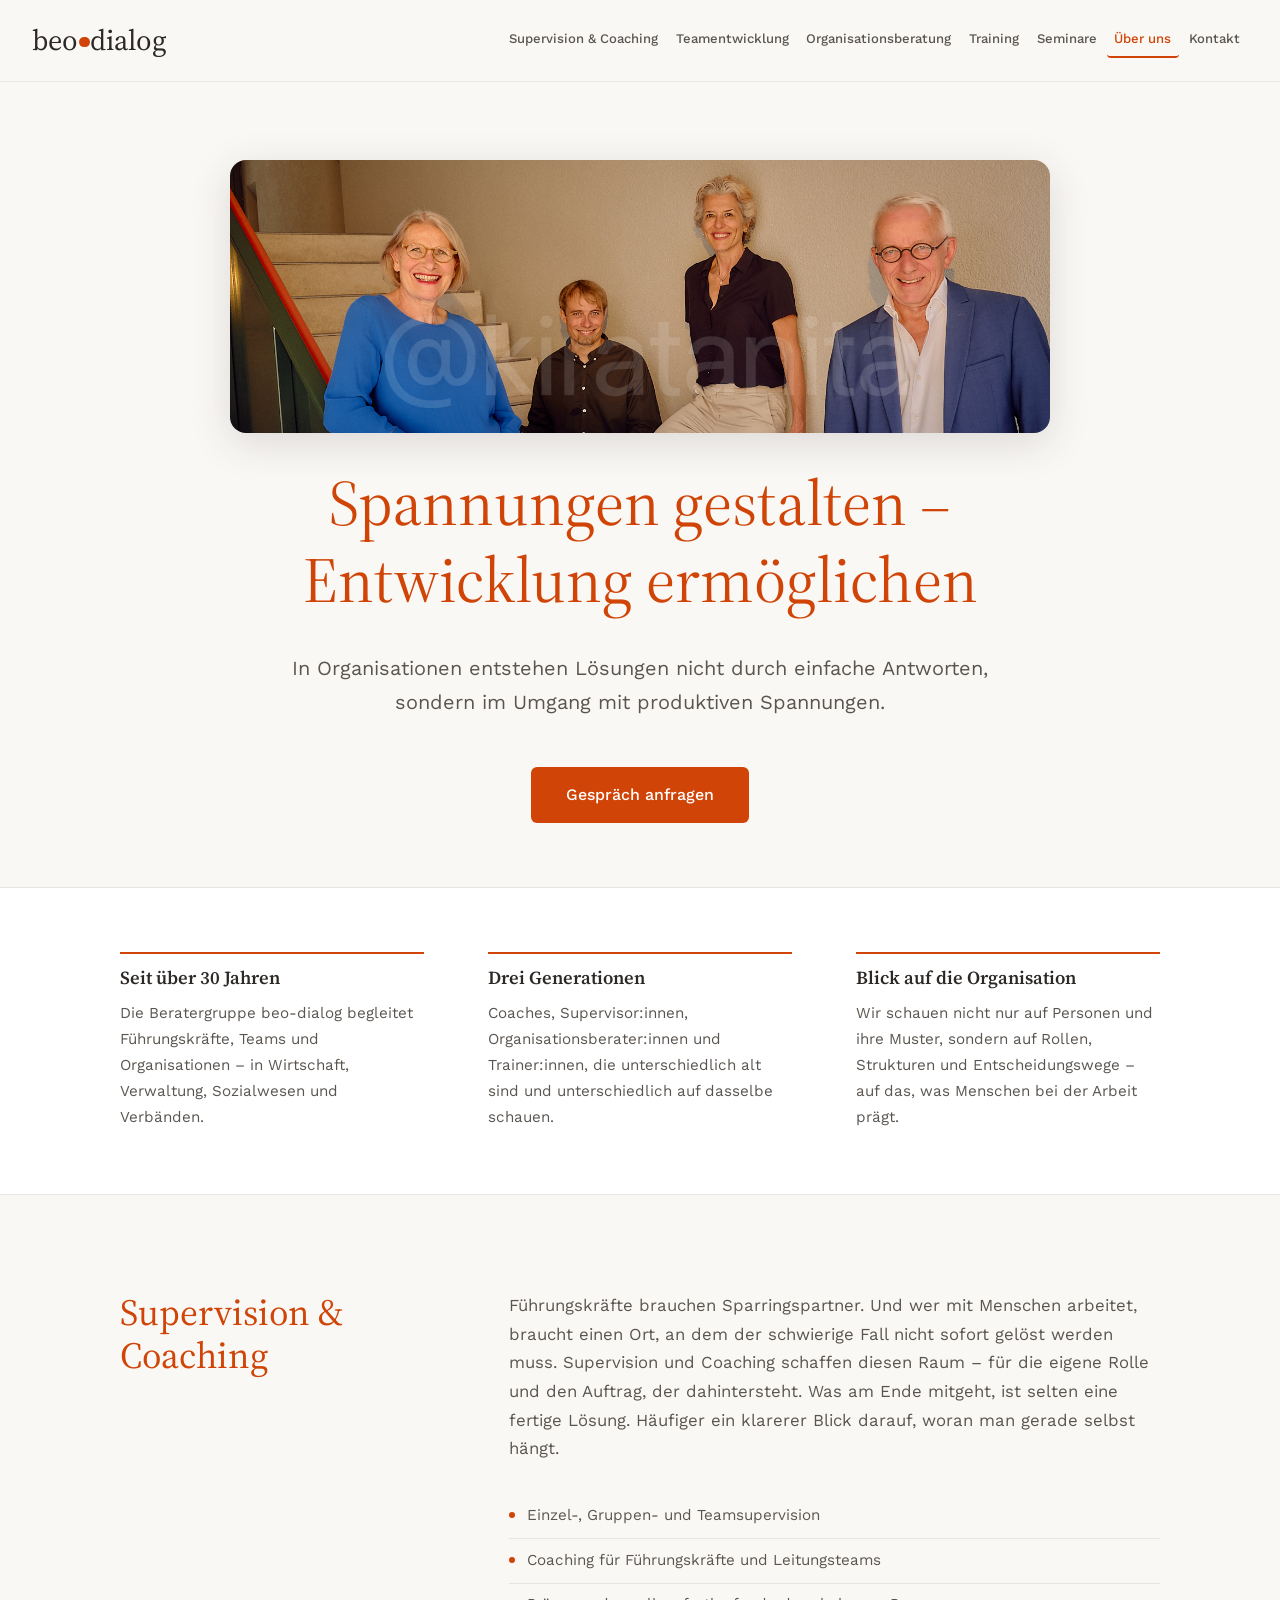
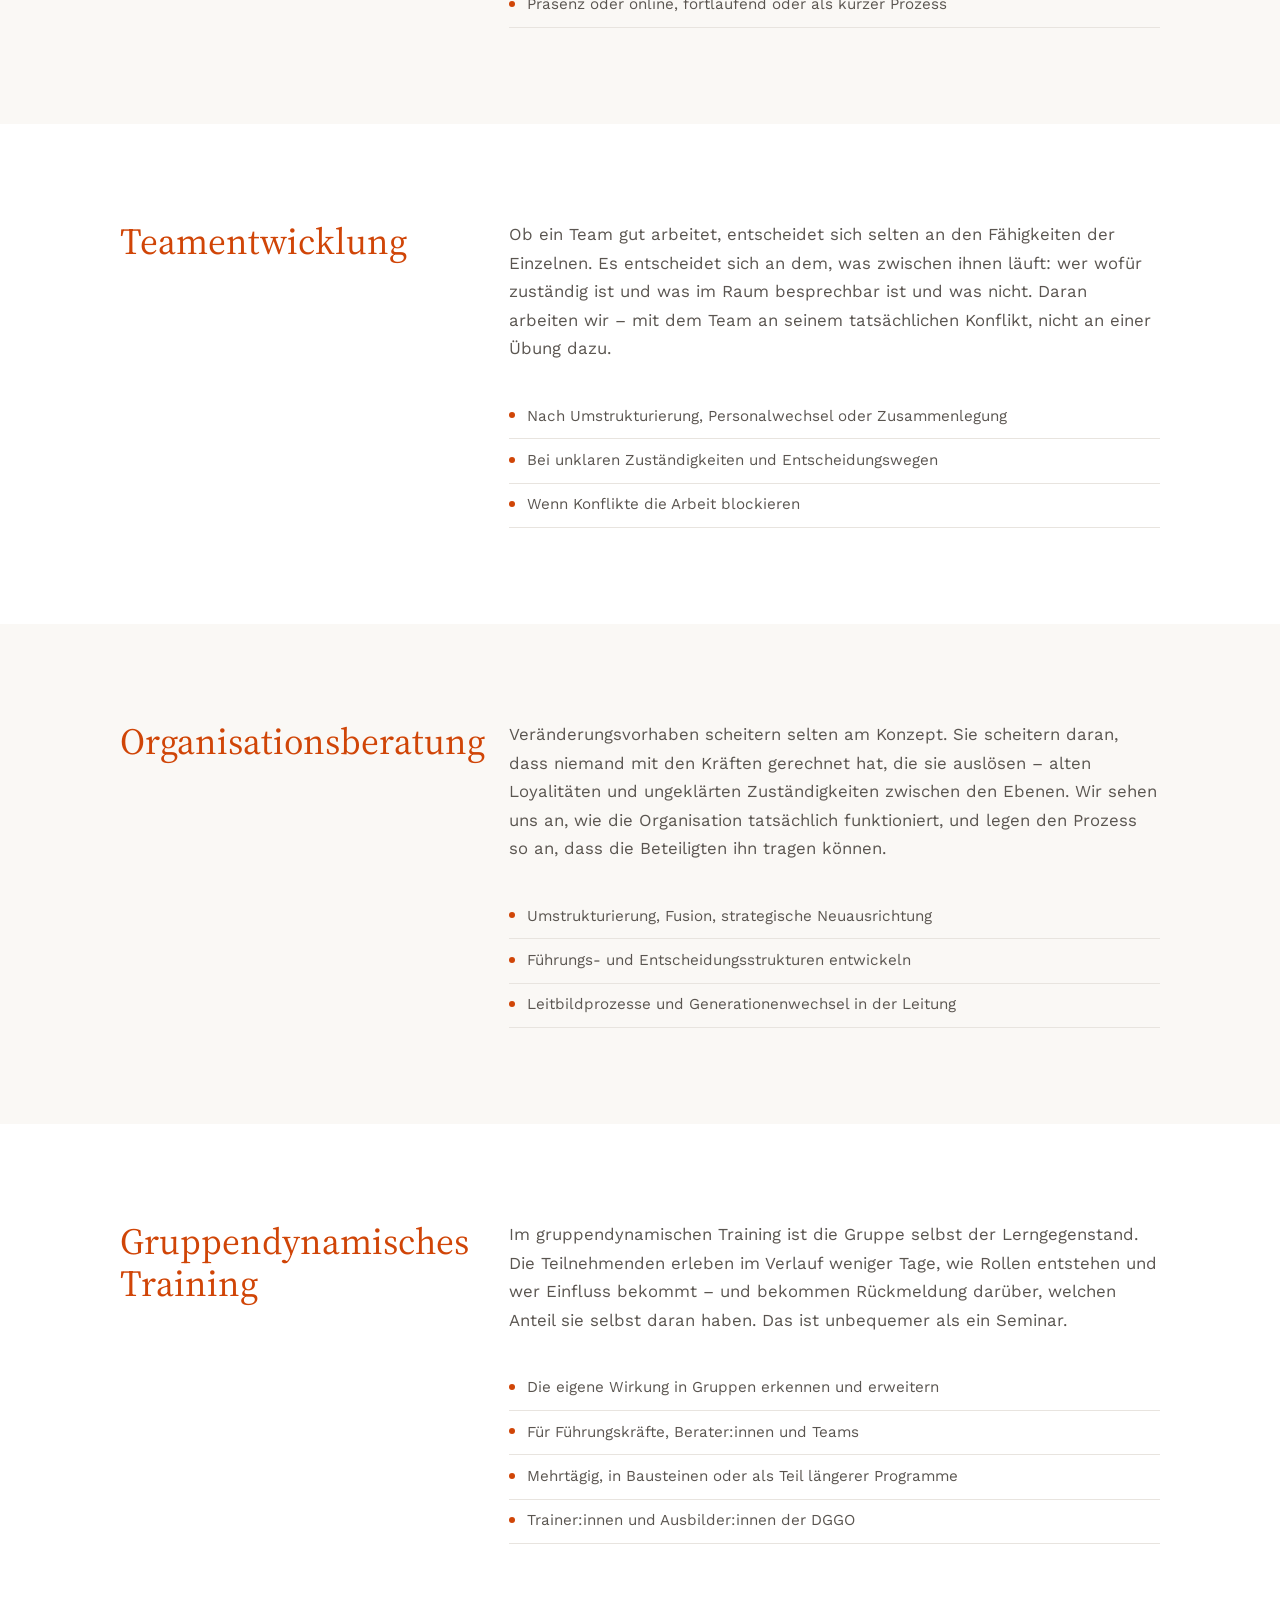
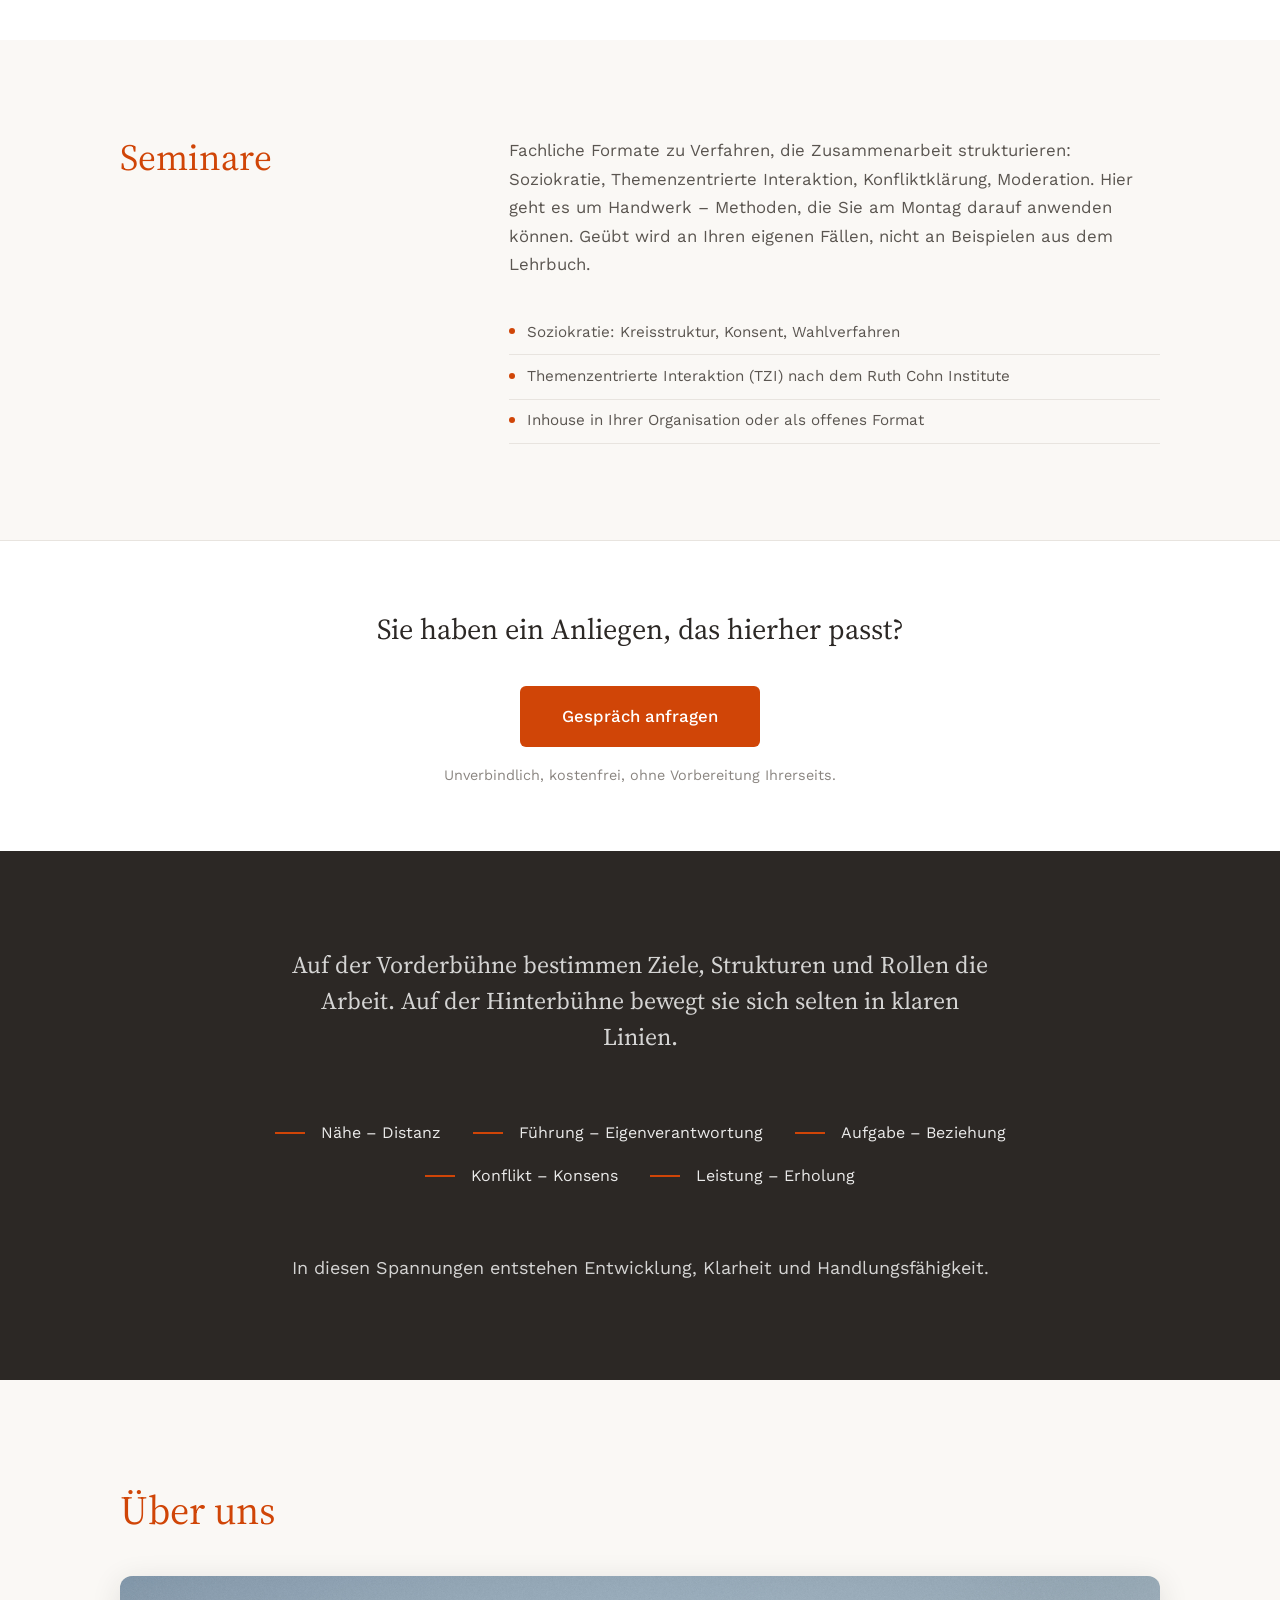
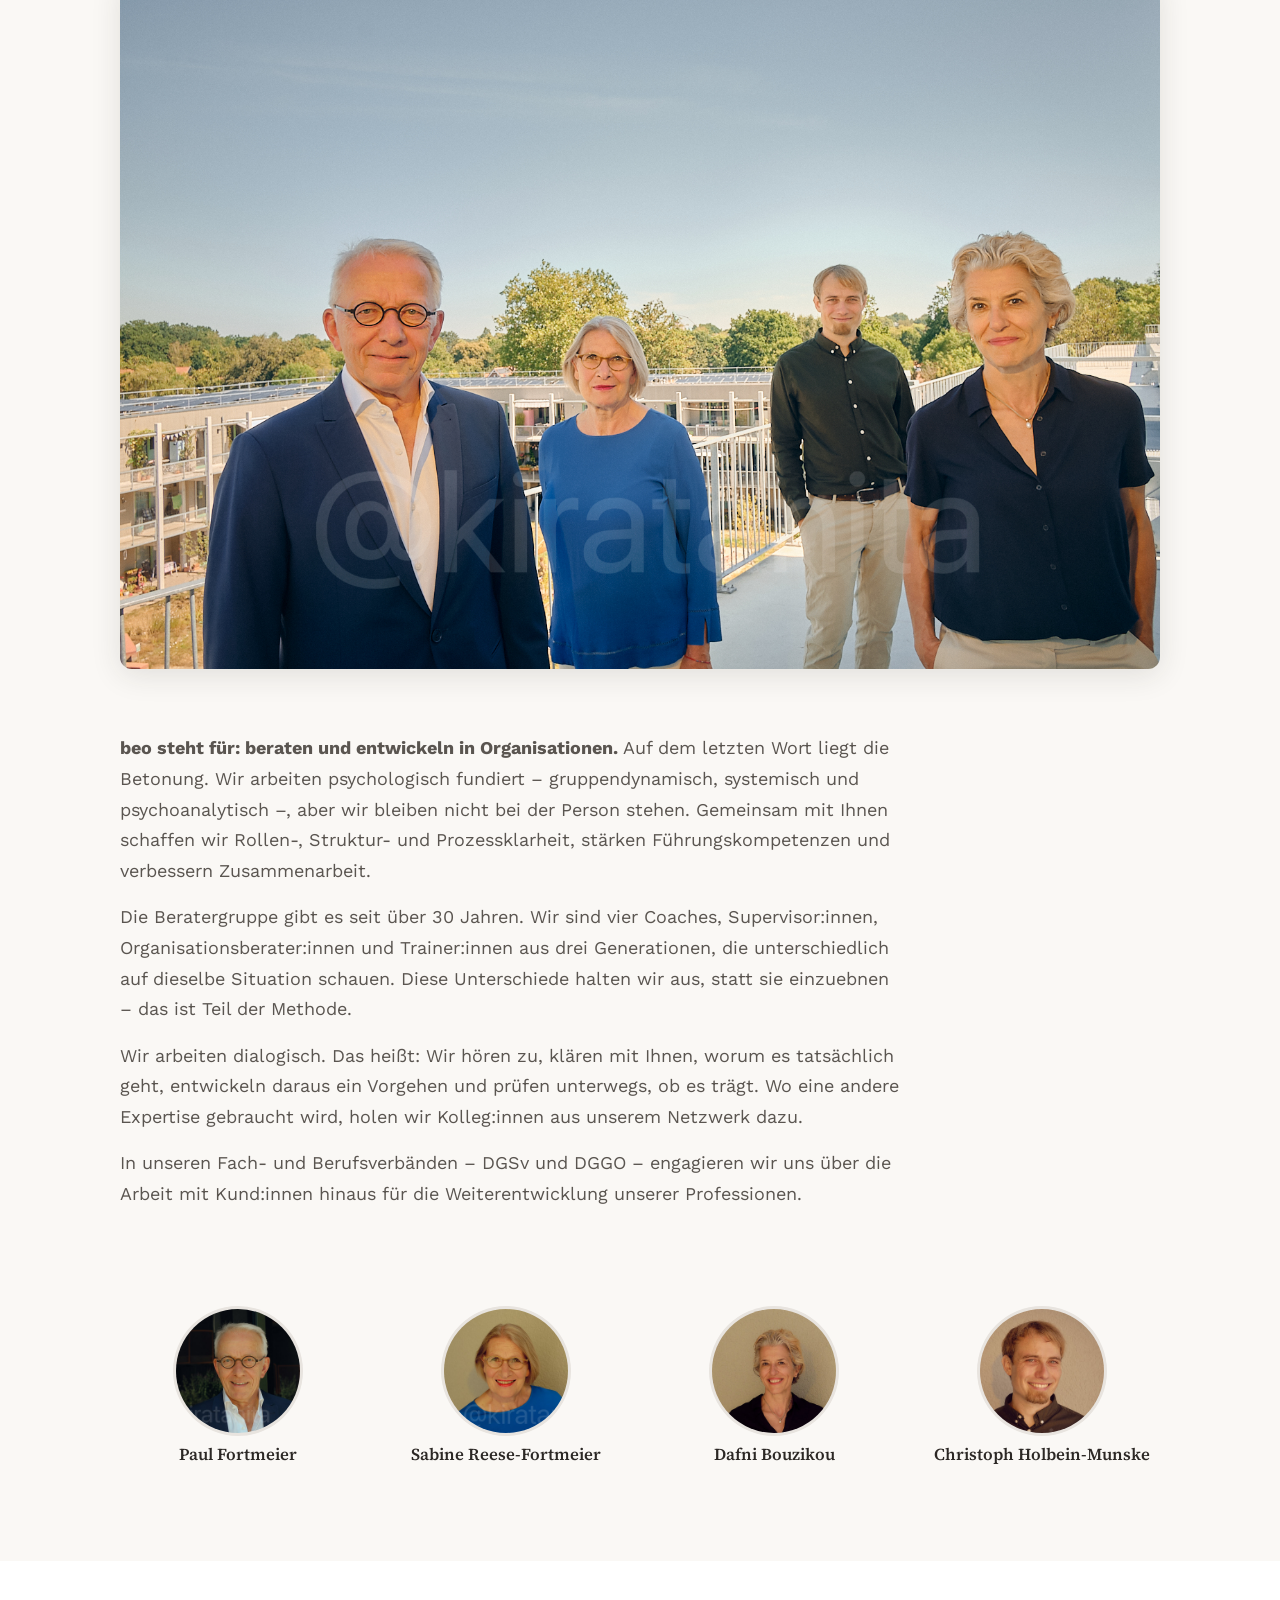
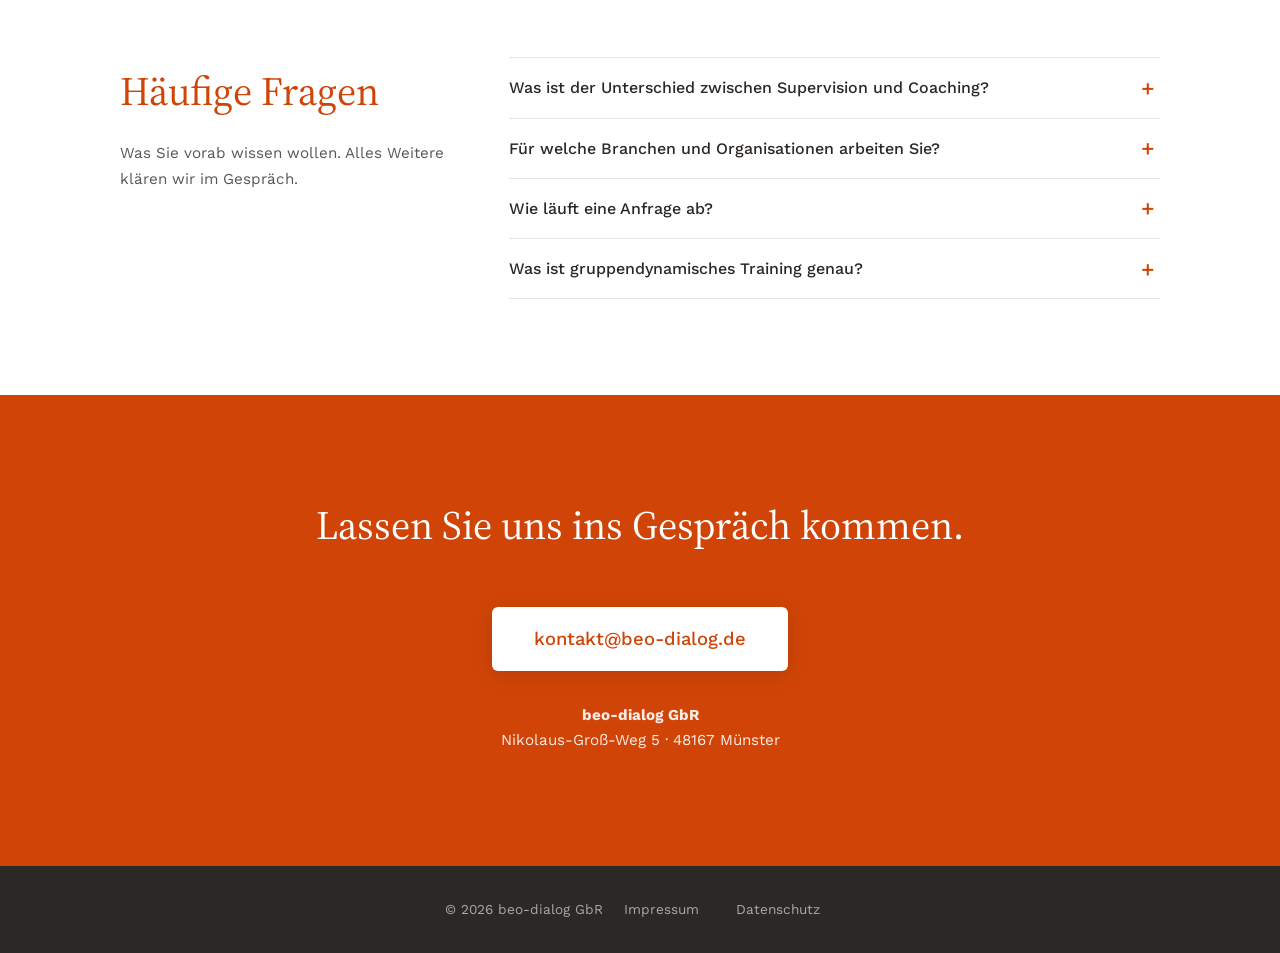
==== commit f6ca51a3: "CTA praesenter, Portraets als eigene Bilddateien" ====
--- a/index.html
+++ b/index.html
@@ -37,7 +37,7 @@
     </div>
     <h1>Spannungen gestalten&nbsp;– Entwicklung ermöglichen</h1>
     <p class="hero-intro">In Organisationen entstehen Lösungen nicht durch einfache Antworten, sondern im Umgang mit produktiven Spannungen.</p>
-    <a href="#kontakt" class="hero-cta">Gespräch anfragen</a>
+    <a href="mailto:kontakt@beo-dialog.de?subject=Anfrage%20an%20beo-dialog" class="hero-cta">Gespräch anfragen</a>
   </div>
 </section>
 
@@ -148,6 +148,14 @@
         </ul>
       </div>
     </div>
+  </div>
+</section>
+
+<section class="cta-band">
+  <div class="section-inner">
+    <p class="cta-frage">Sie haben ein Anliegen, das hierher passt?</p>
+    <a href="mailto:kontakt@beo-dialog.de?subject=Anfrage%20an%20beo-dialog" class="cta-button">Gespräch anfragen</a>
+    <p class="cta-hinweis">Unverbindlich, kostenfrei, ohne Vorbereitung Ihrerseits.</p>
   </div>
 </section>
 
@@ -179,19 +187,19 @@
     </div>
     <ul class="team-grid">
       <li><a class="team-member" href="paul-fortmeier.html">
-        <span class="member-photo"><img src="bilder/838.jpg" alt="Paul Fortmeier" loading="lazy"></span>
+        <span class="member-photo"><img src="bilder/portraits/paul.jpg" alt="Paul Fortmeier" loading="lazy"></span>
         <span class="member-name">Paul Fortmeier</span>
       </a></li>
       <li><a class="team-member" href="sabine-reese-fortmeier.html">
-        <span class="member-photo"><img src="bilder/450_JPG_1500pixel.jpg" alt="Sabine Reese-Fortmeier" loading="lazy"></span>
+        <span class="member-photo"><img src="bilder/portraits/sabine.jpg" alt="Sabine Reese-Fortmeier" loading="lazy"></span>
         <span class="member-name">Sabine Reese-Fortmeier</span>
       </a></li>
       <li><a class="team-member" href="dafni-bouzikou.html">
-        <span class="member-photo"><img src="bilder/468_JPG_1500pixel.jpg" alt="Dafni Bouzikou" loading="lazy"></span>
+        <span class="member-photo"><img src="bilder/portraits/dafni.jpg" alt="Dafni Bouzikou" loading="lazy"></span>
         <span class="member-name">Dafni Bouzikou</span>
       </a></li>
       <li><a class="team-member" href="christoph-holbein-munske.html">
-        <span class="member-photo"><img src="bilder/508_JPG_1500pixel.jpg" alt="Christoph Holbein-Munske" loading="lazy"></span>
+        <span class="member-photo"><img src="bilder/portraits/christoph.jpg" alt="Christoph Holbein-Munske" loading="lazy"></span>
         <span class="member-name">Christoph Holbein-Munske</span>
       </a></li>
     </ul>
@@ -230,12 +238,11 @@
 <section class="kontakt" id="kontakt">
   <div class="section-inner">
     <h2>Lassen Sie uns ins Gespräch kommen.</h2>
+    <a href="mailto:kontakt@beo-dialog.de?subject=Anfrage%20an%20beo-dialog" class="kontakt-button">kontakt@beo-dialog.de</a>
     <p class="kontakt-adresse">
       <strong>beo-dialog GbR</strong><br>
-      Nikolaus-Groß-Weg 5<br>
-      48167 Münster
+      Nikolaus-Groß-Weg 5 · 48167 Münster
     </p>
-    <p><a href="mailto:kontakt@beo-dialog.de">kontakt@beo-dialog.de</a></p>
   </div>
 </section>
 
--- a/style.css
+++ b/style.css
@@ -266,6 +266,39 @@
 }
 .angebot-hinweis a { color: var(--beo-red); text-decoration: none; border-bottom: 1px solid currentColor; }
 
+/* === CTA-BAND === */
+.cta-band {
+  background: #fff;
+  text-align: center;
+  padding-top: var(--space-lg);
+  padding-bottom: var(--space-lg);
+  border-top: 1px solid var(--warm-gray);
+}
+.cta-frage {
+  font-family: var(--font-display);
+  font-size: clamp(1.3rem, 3vw, 1.8rem);
+  color: var(--text-dark);
+  margin-bottom: var(--space-md);
+}
+.cta-button {
+  display: inline-block;
+  padding: 1rem 2.6rem;
+  background: var(--beo-red);
+  color: #fff;
+  font-size: 1.05rem;
+  font-weight: 500;
+  text-decoration: none;
+  border-radius: 6px;
+  transition: background .2s, transform .2s;
+}
+.cta-button:hover { background: var(--beo-red-dark); transform: translateY(-2px); }
+.cta-hinweis {
+  font-size: .9rem;
+  color: var(--text-light);
+  margin-top: var(--space-sm);
+  margin-bottom: 0;
+}
+
 /* === SPANNUNGSBAND === */
 .spannungsband {
   background: var(--text-dark);
@@ -403,7 +436,22 @@
 .kontakt { background: var(--beo-red); color: #fff; text-align: center; }
 .kontakt h2 { color: #fff; }
 .kontakt p { color: rgba(255,255,255,.9); }
-.kontakt-adresse { line-height: 1.6; }
+.kontakt-button {
+  display: inline-block;
+  margin: var(--space-sm) 0 var(--space-md);
+  padding: 1rem 2.6rem;
+  background: #fff;
+  color: var(--beo-red) !important;
+  font-size: 1.15rem;
+  font-weight: 500;
+  text-decoration: none;
+  border: none !important;
+  border-radius: 6px;
+  box-shadow: 0 4px 20px rgba(0,0,0,.12);
+  transition: transform .2s, box-shadow .2s;
+}
+.kontakt-button:hover { transform: translateY(-2px); box-shadow: 0 8px 28px rgba(0,0,0,.18); }
+.kontakt-adresse { line-height: 1.7; font-size: .95rem; }
 .kontakt a { color: #fff; text-decoration: none; border-bottom: 1px solid rgba(255,255,255,.5); transition: border-color .2s; }
 .kontakt a:hover { border-color: #fff; }
 
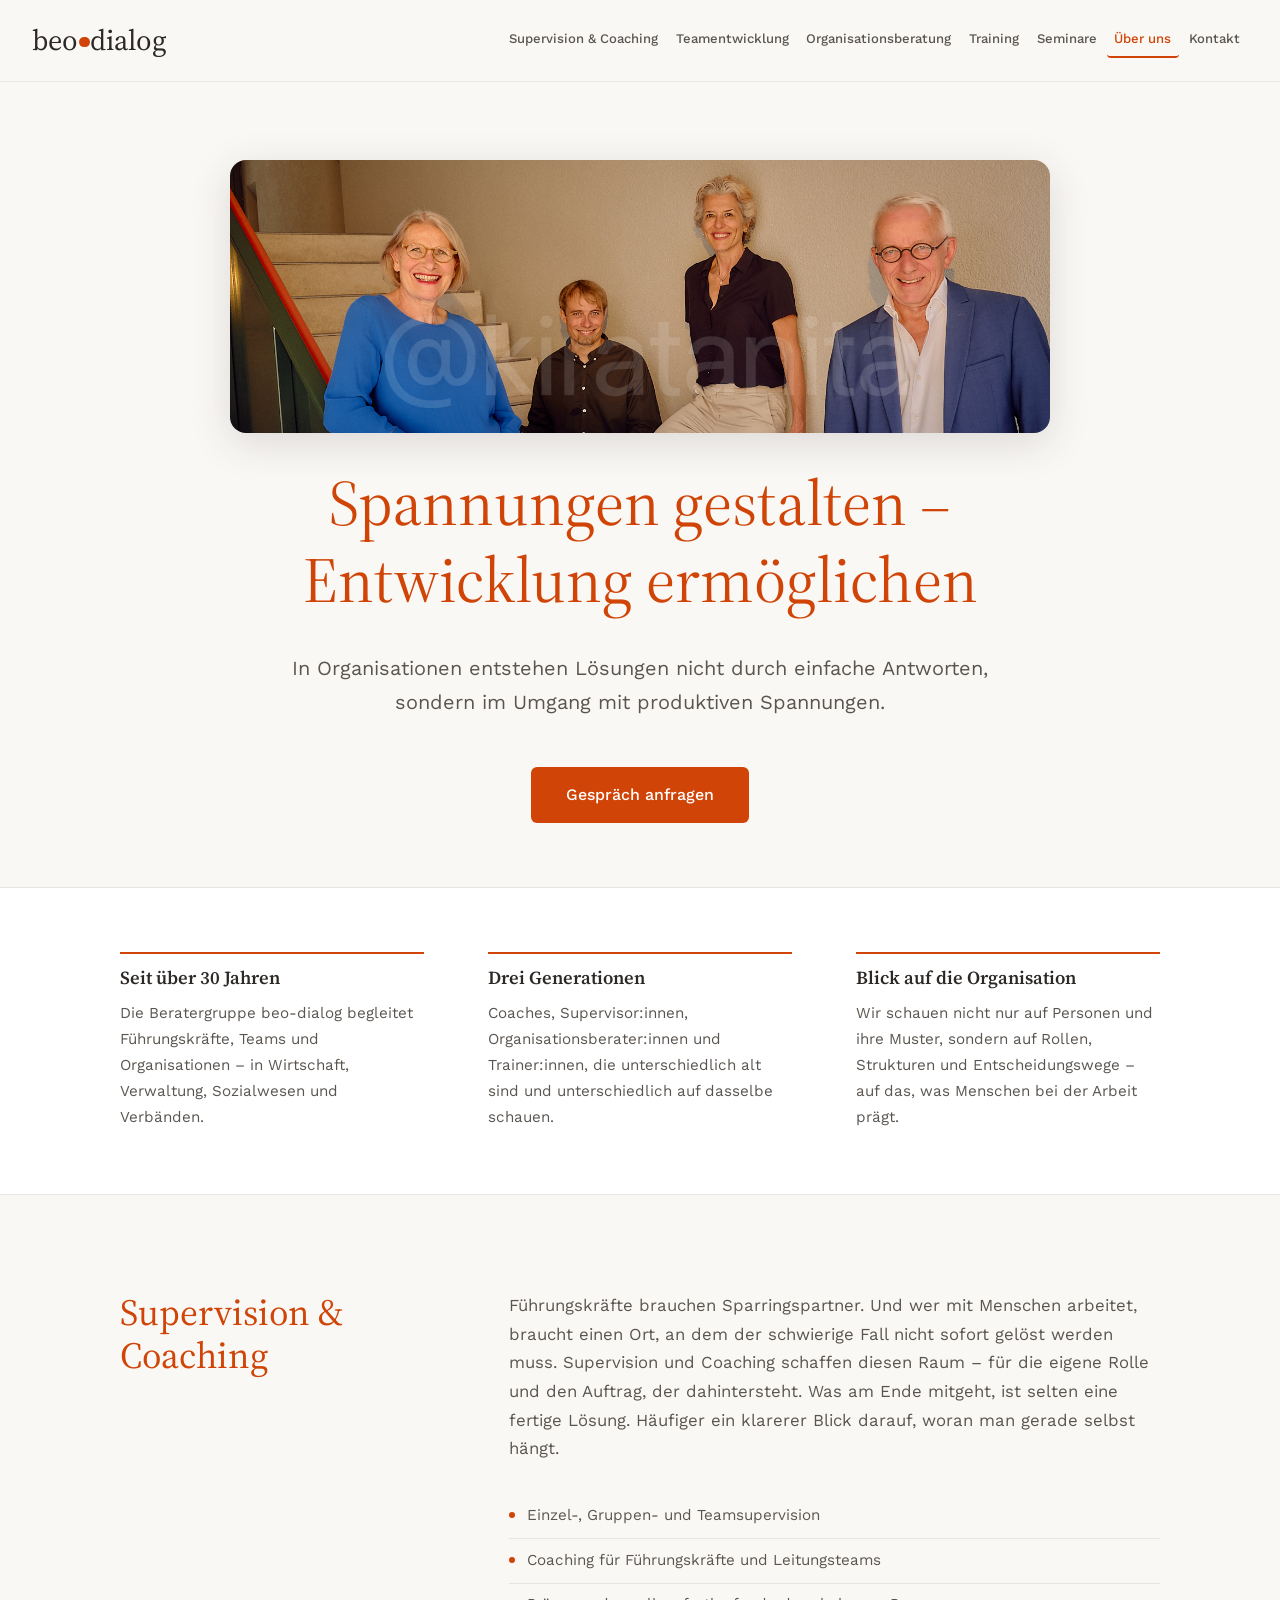
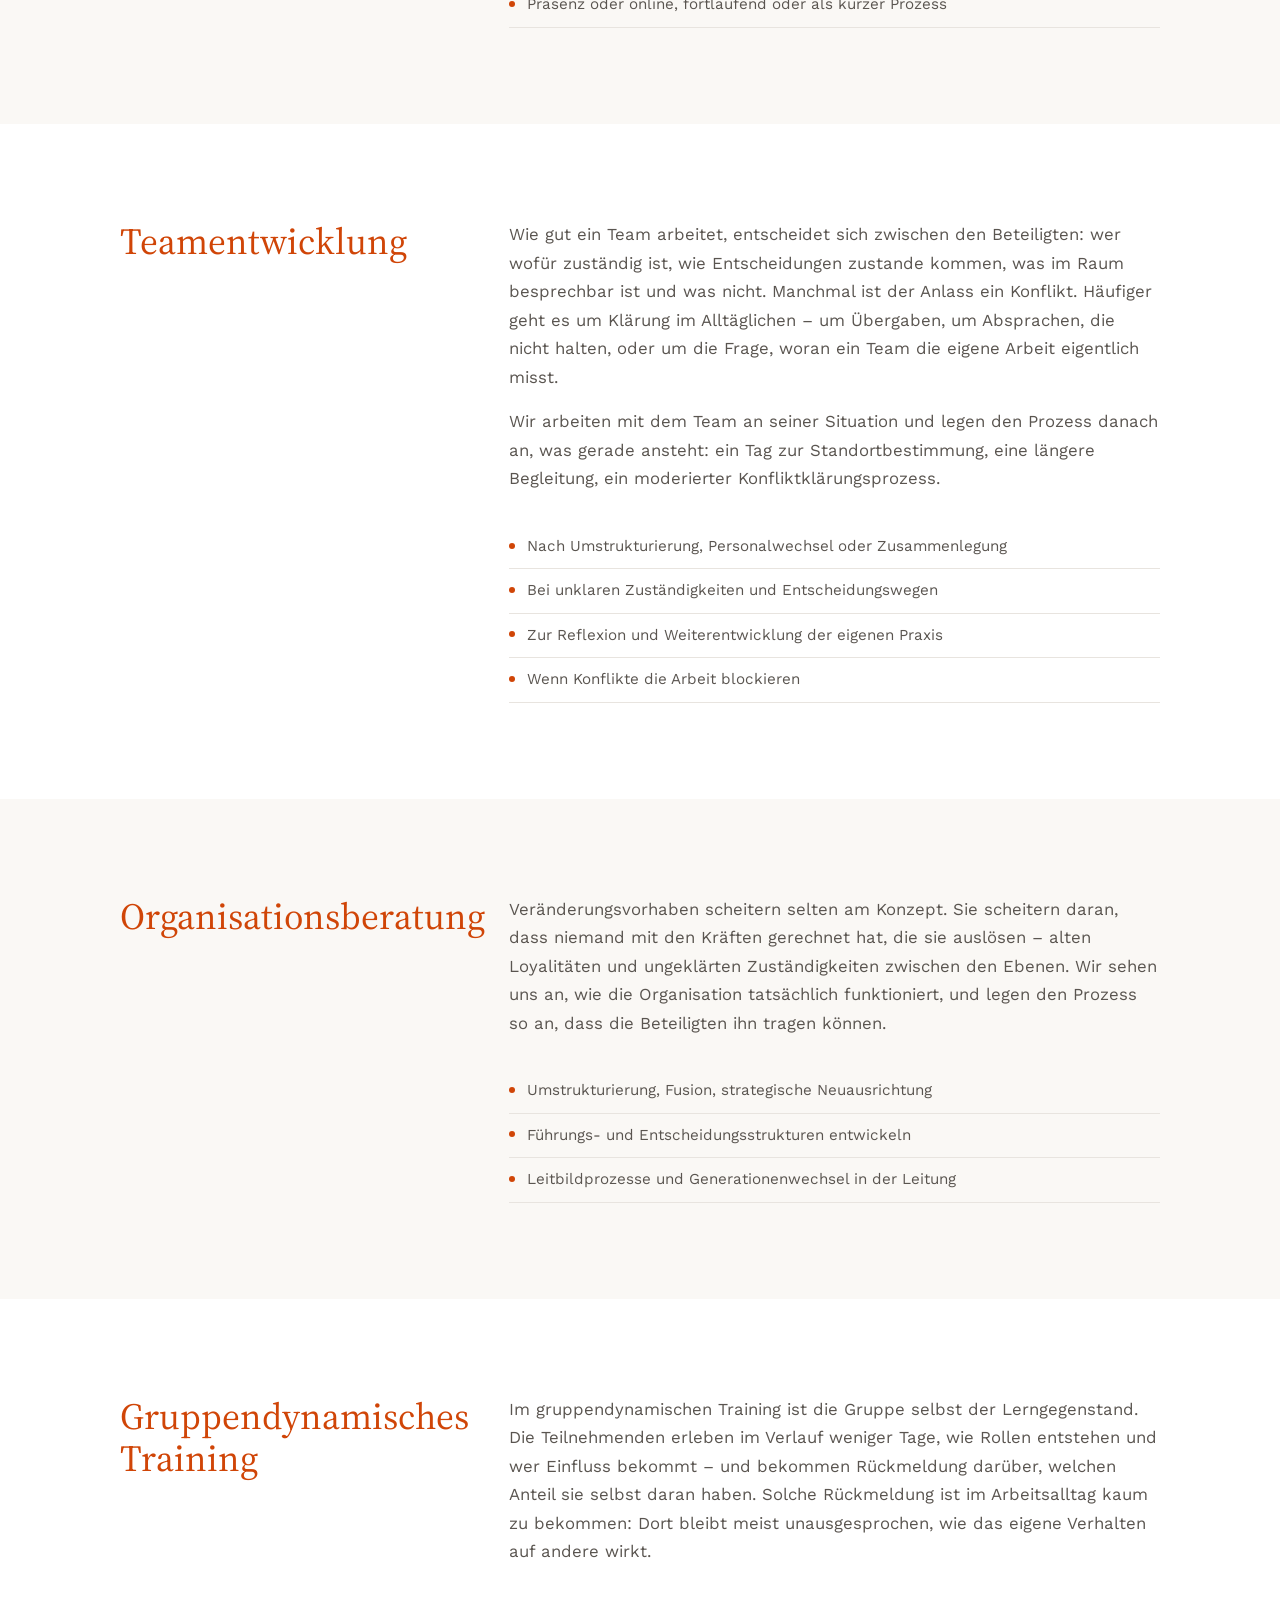
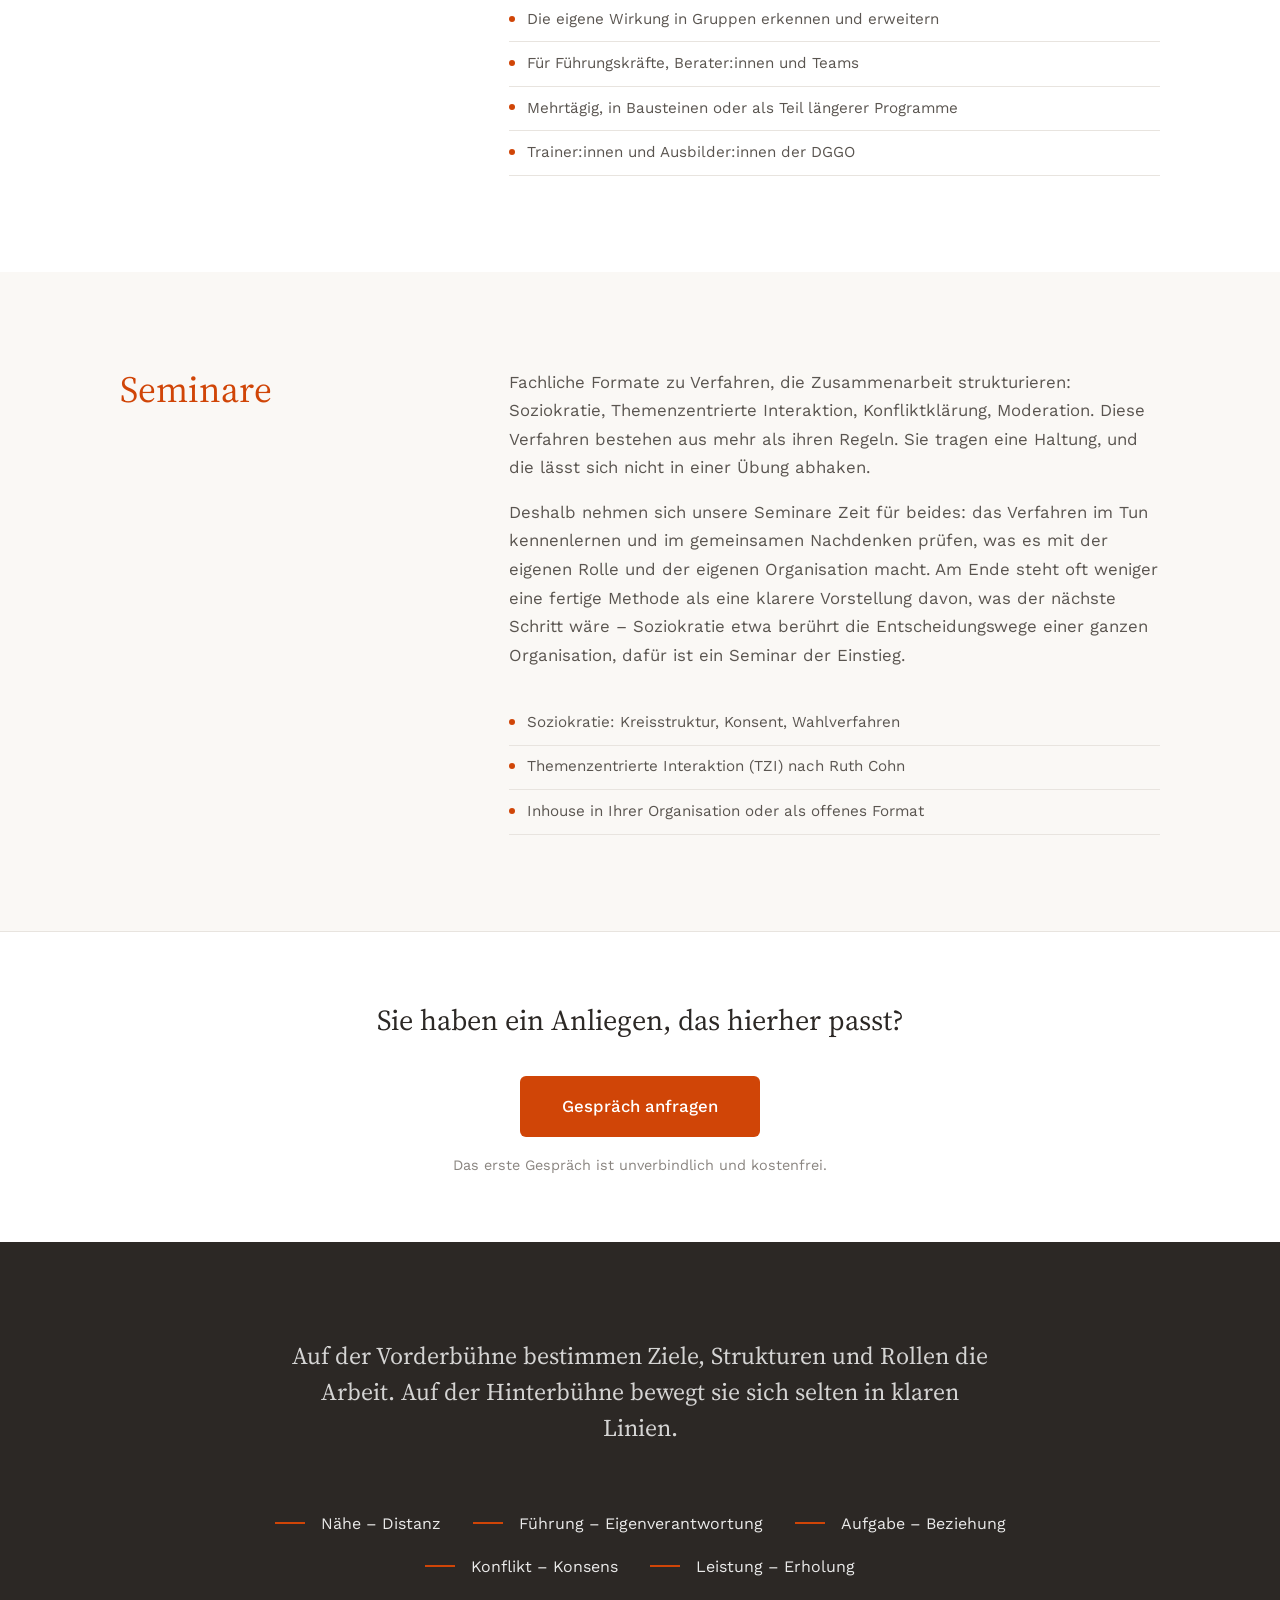
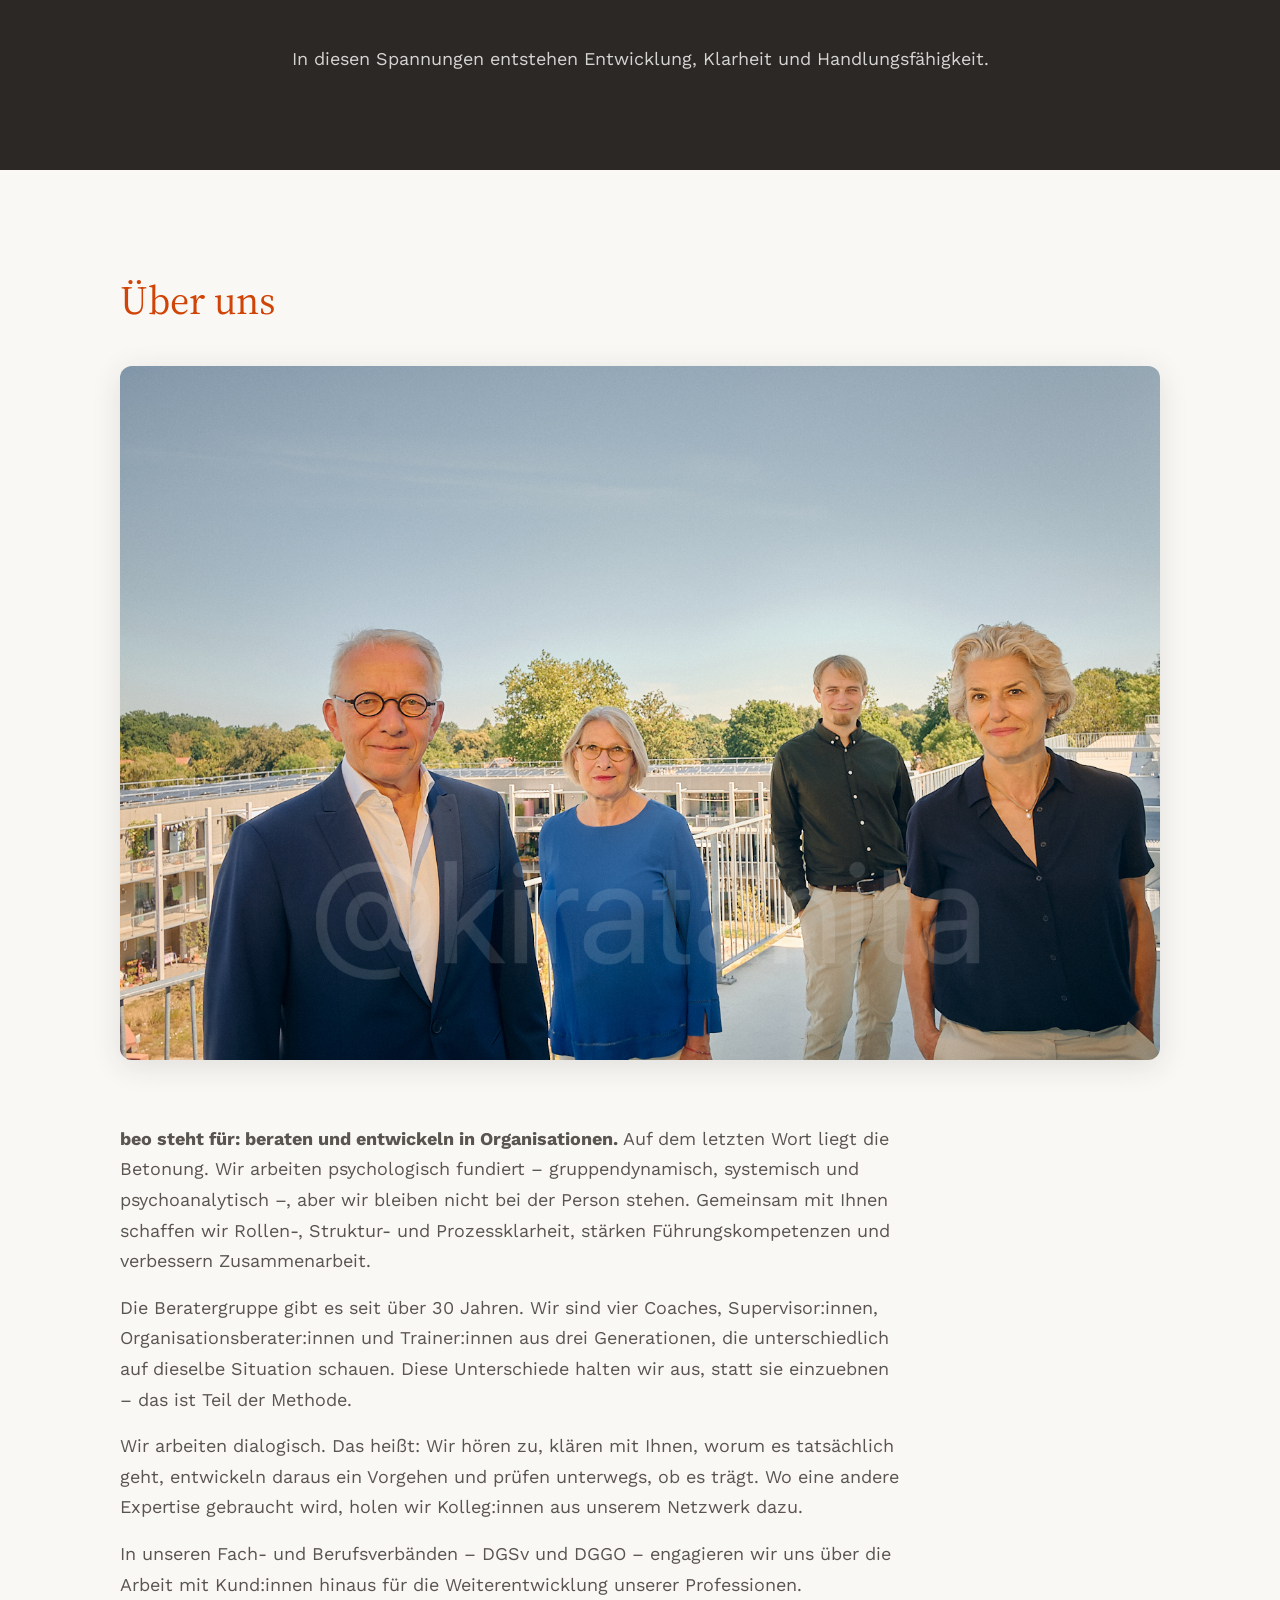
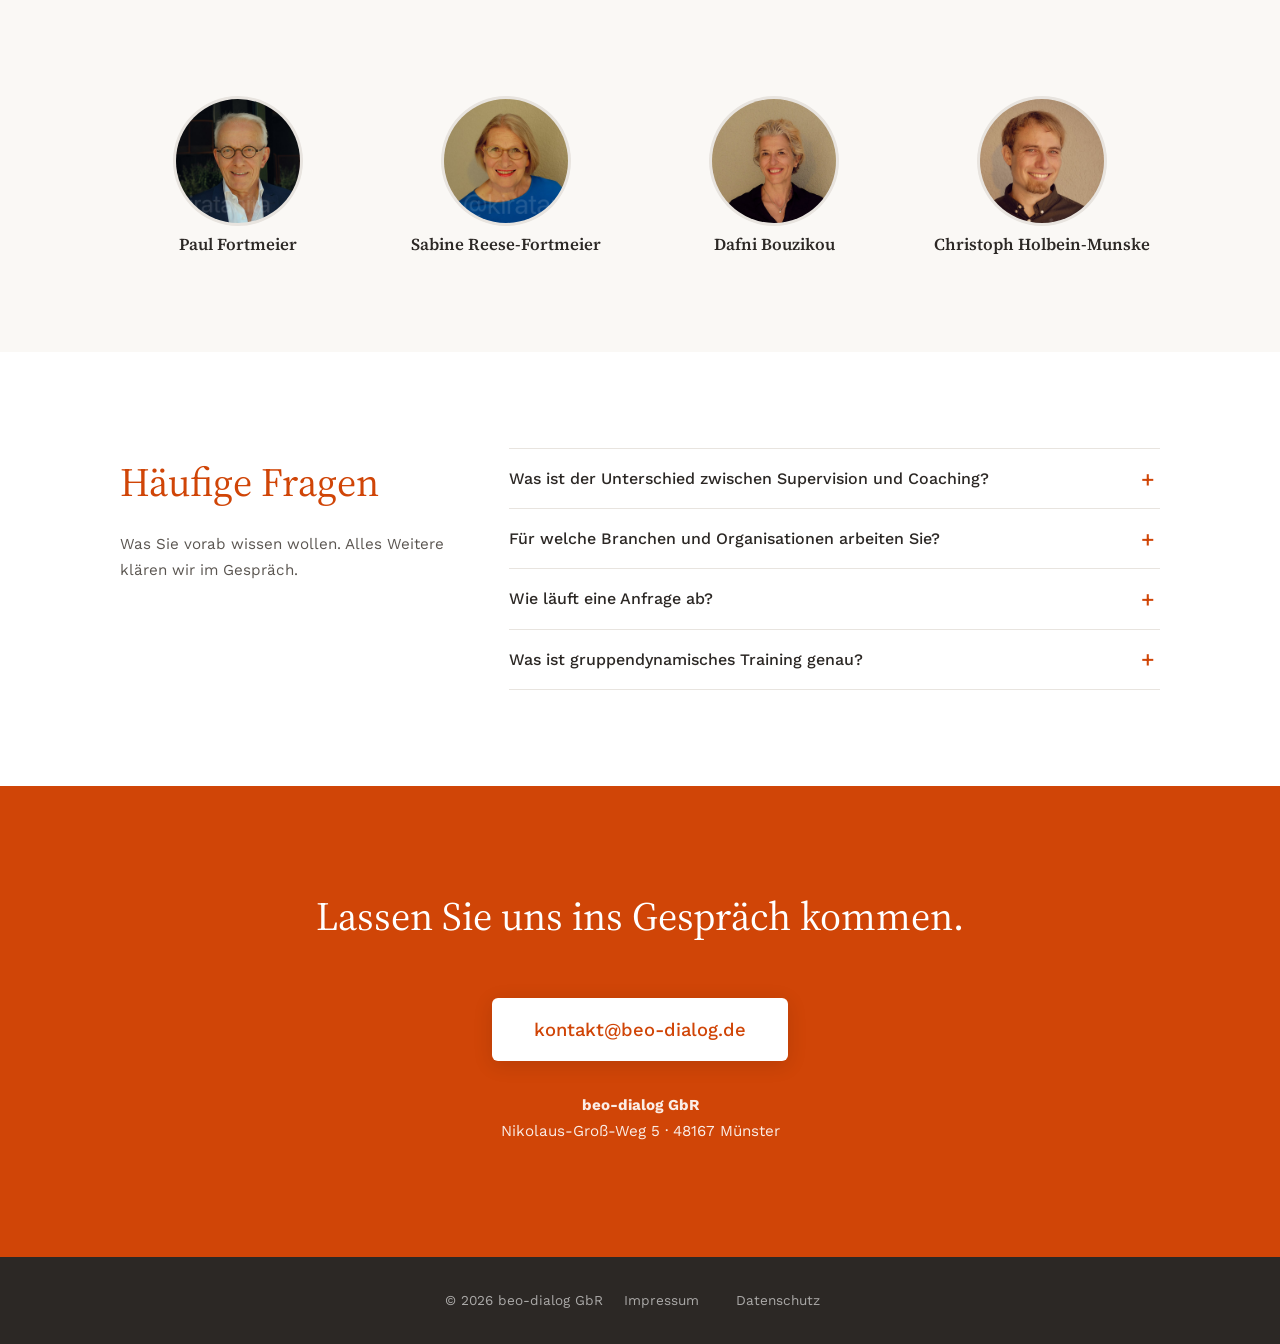
==== commit 2166837d: "Texte ueberarbeitet: Teamentwicklung, Training, Seminare" ====
--- a/index.html
+++ b/index.html
@@ -85,10 +85,12 @@
         <h2>Teamentwicklung</h2>
       </div>
       <div class="angebot-text">
-        <p>Ob ein Team gut arbeitet, entscheidet sich selten an den Fähigkeiten der Einzelnen. Es entscheidet sich an dem, was zwischen ihnen läuft: wer wofür zuständig ist und was im Raum besprechbar ist und was nicht. Daran arbeiten wir – mit dem Team an seinem tatsächlichen Konflikt, nicht an einer Übung dazu.</p>
+        <p>Wie gut ein Team arbeitet, entscheidet sich zwischen den Beteiligten: wer wofür zuständig ist, wie Entscheidungen zustande kommen, was im Raum besprechbar ist und was nicht. Manchmal ist der Anlass ein Konflikt. Häufiger geht es um Klärung im Alltäglichen – um Übergaben, um Absprachen, die nicht halten, oder um die Frage, woran ein Team die eigene Arbeit eigentlich misst.</p>
+        <p>Wir arbeiten mit dem Team an seiner Situation und legen den Prozess danach an, was gerade ansteht: ein Tag zur Standortbestimmung, eine längere Begleitung, ein moderierter Konfliktklärungsprozess.</p>
         <ul class="angebot-liste">
           <li>Nach Umstrukturierung, Personalwechsel oder Zusammenlegung</li>
           <li>Bei unklaren Zuständigkeiten und Entscheidungswegen</li>
+          <li>Zur Reflexion und Weiterentwicklung der eigenen Praxis</li>
           <li>Wenn Konflikte die Arbeit blockieren</li>
         </ul>
       </div>
@@ -121,7 +123,7 @@
         <h2>Gruppendynamisches Training</h2>
       </div>
       <div class="angebot-text">
-        <p>Im gruppendynamischen Training ist die Gruppe selbst der Lerngegenstand. Die Teilnehmenden erleben im Verlauf weniger Tage, wie Rollen entstehen und wer Einfluss bekommt – und bekommen Rückmeldung darüber, welchen Anteil sie selbst daran haben. Das ist unbequemer als ein Seminar.</p>
+        <p>Im gruppendynamischen Training ist die Gruppe selbst der Lerngegenstand. Die Teilnehmenden erleben im Verlauf weniger Tage, wie Rollen entstehen und wer Einfluss bekommt – und bekommen Rückmeldung darüber, welchen Anteil sie selbst daran haben. Solche Rückmeldung ist im Arbeitsalltag kaum zu bekommen: Dort bleibt meist unausgesprochen, wie das eigene Verhalten auf andere wirkt.</p>
         <ul class="angebot-liste">
           <li>Die eigene Wirkung in Gruppen erkennen und erweitern</li>
           <li>Für Führungskräfte, Berater:innen und Teams</li>
@@ -140,10 +142,11 @@
         <h2>Seminare</h2>
       </div>
       <div class="angebot-text">
-        <p>Fachliche Formate zu Verfahren, die Zusammenarbeit strukturieren: Soziokratie, Themenzentrierte Interaktion, Konfliktklärung, Moderation. Hier geht es um Handwerk – Methoden, die Sie am Montag darauf anwenden können. Geübt wird an Ihren eigenen Fällen, nicht an Beispielen aus dem Lehrbuch.</p>
+        <p>Fachliche Formate zu Verfahren, die Zusammenarbeit strukturieren: Soziokratie, Themenzentrierte Interaktion, Konfliktklärung, Moderation. Diese Verfahren bestehen aus mehr als ihren Regeln. Sie tragen eine Haltung, und die lässt sich nicht in einer Übung abhaken.</p>
+        <p>Deshalb nehmen sich unsere Seminare Zeit für beides: das Verfahren im Tun kennenlernen und im gemeinsamen Nachdenken prüfen, was es mit der eigenen Rolle und der eigenen Organisation macht. Am Ende steht oft weniger eine fertige Methode als eine klarere Vorstellung davon, was der nächste Schritt wäre – Soziokratie etwa berührt die Entscheidungswege einer ganzen Organisation, dafür ist ein Seminar der Einstieg.</p>
         <ul class="angebot-liste">
           <li>Soziokratie: Kreisstruktur, Konsent, Wahlverfahren</li>
-          <li>Themenzentrierte Interaktion (TZI) nach dem Ruth Cohn Institute</li>
+          <li>Themenzentrierte Interaktion (TZI) nach Ruth Cohn</li>
           <li>Inhouse in Ihrer Organisation oder als offenes Format</li>
         </ul>
       </div>
@@ -155,7 +158,7 @@
   <div class="section-inner">
     <p class="cta-frage">Sie haben ein Anliegen, das hierher passt?</p>
     <a href="mailto:kontakt@beo-dialog.de?subject=Anfrage%20an%20beo-dialog" class="cta-button">Gespräch anfragen</a>
-    <p class="cta-hinweis">Unverbindlich, kostenfrei, ohne Vorbereitung Ihrerseits.</p>
+    <p class="cta-hinweis">Das erste Gespräch ist unverbindlich und kostenfrei.</p>
   </div>
 </section>
 
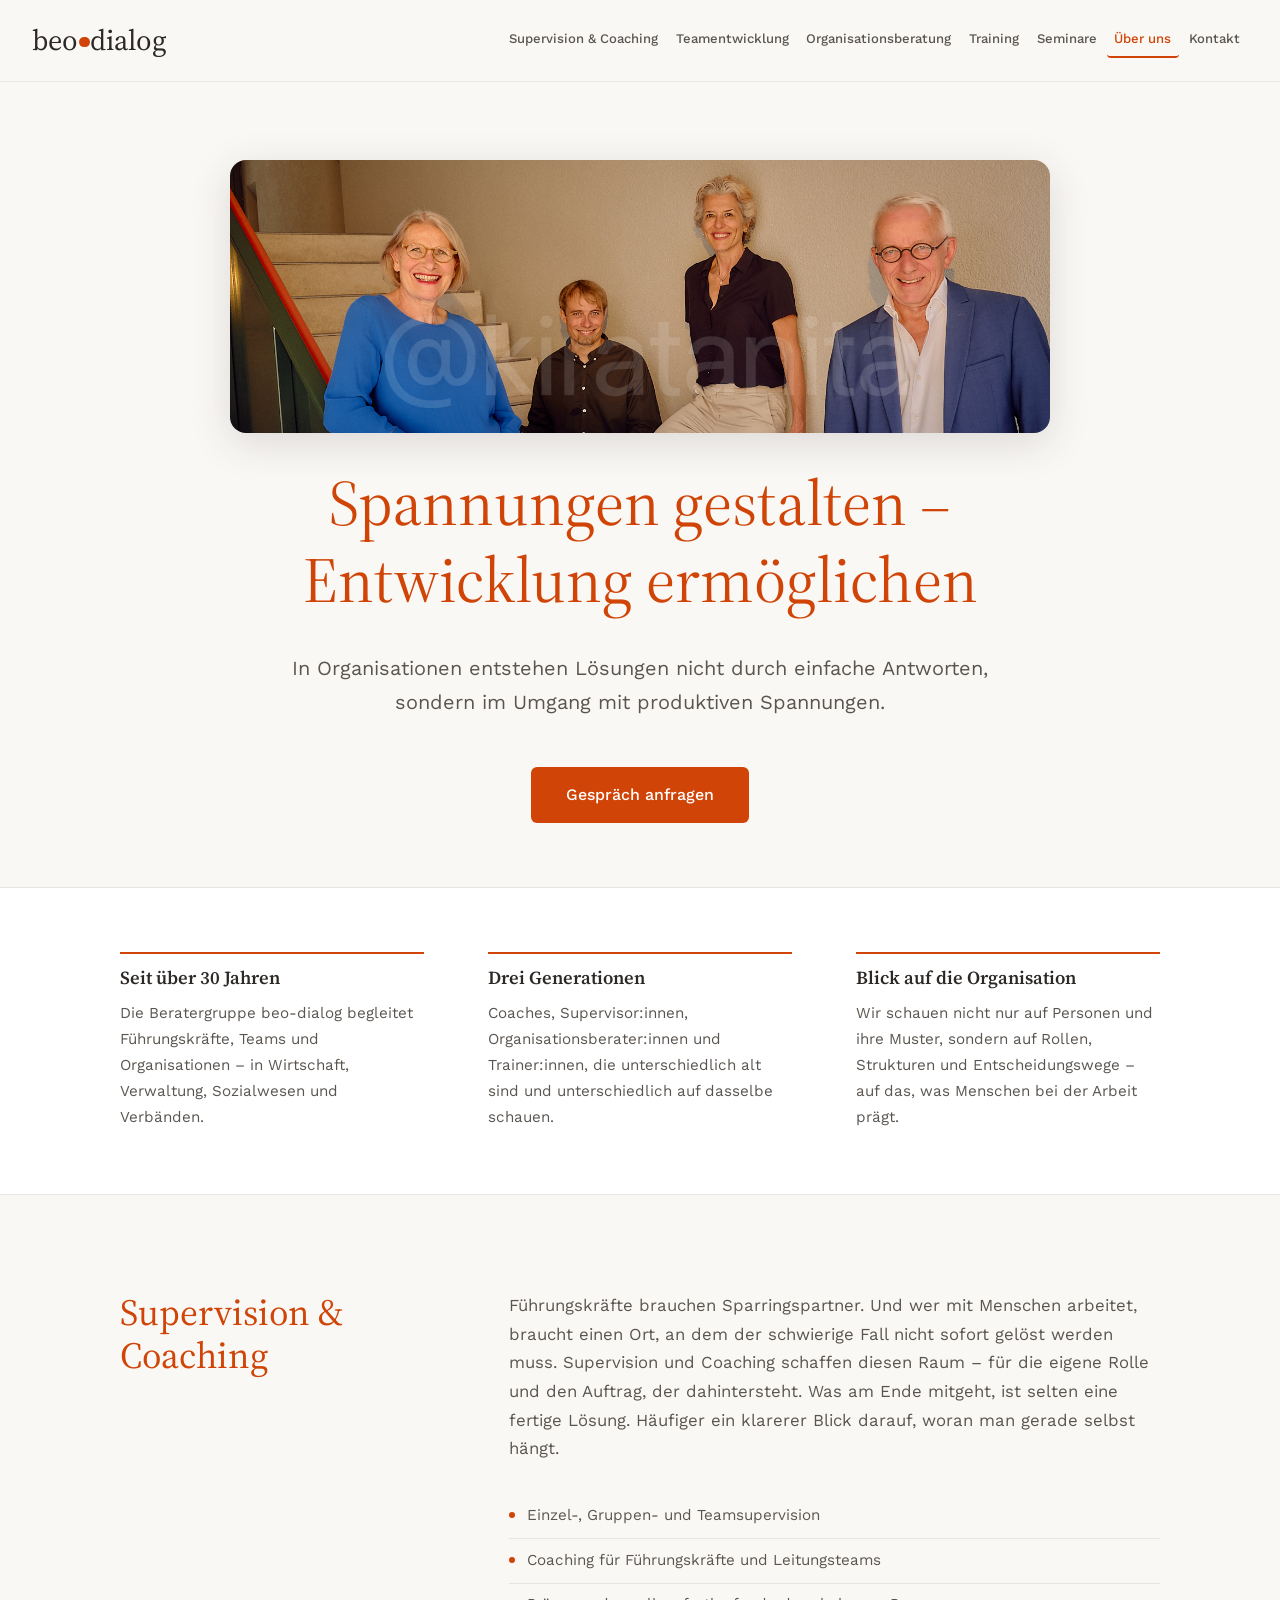
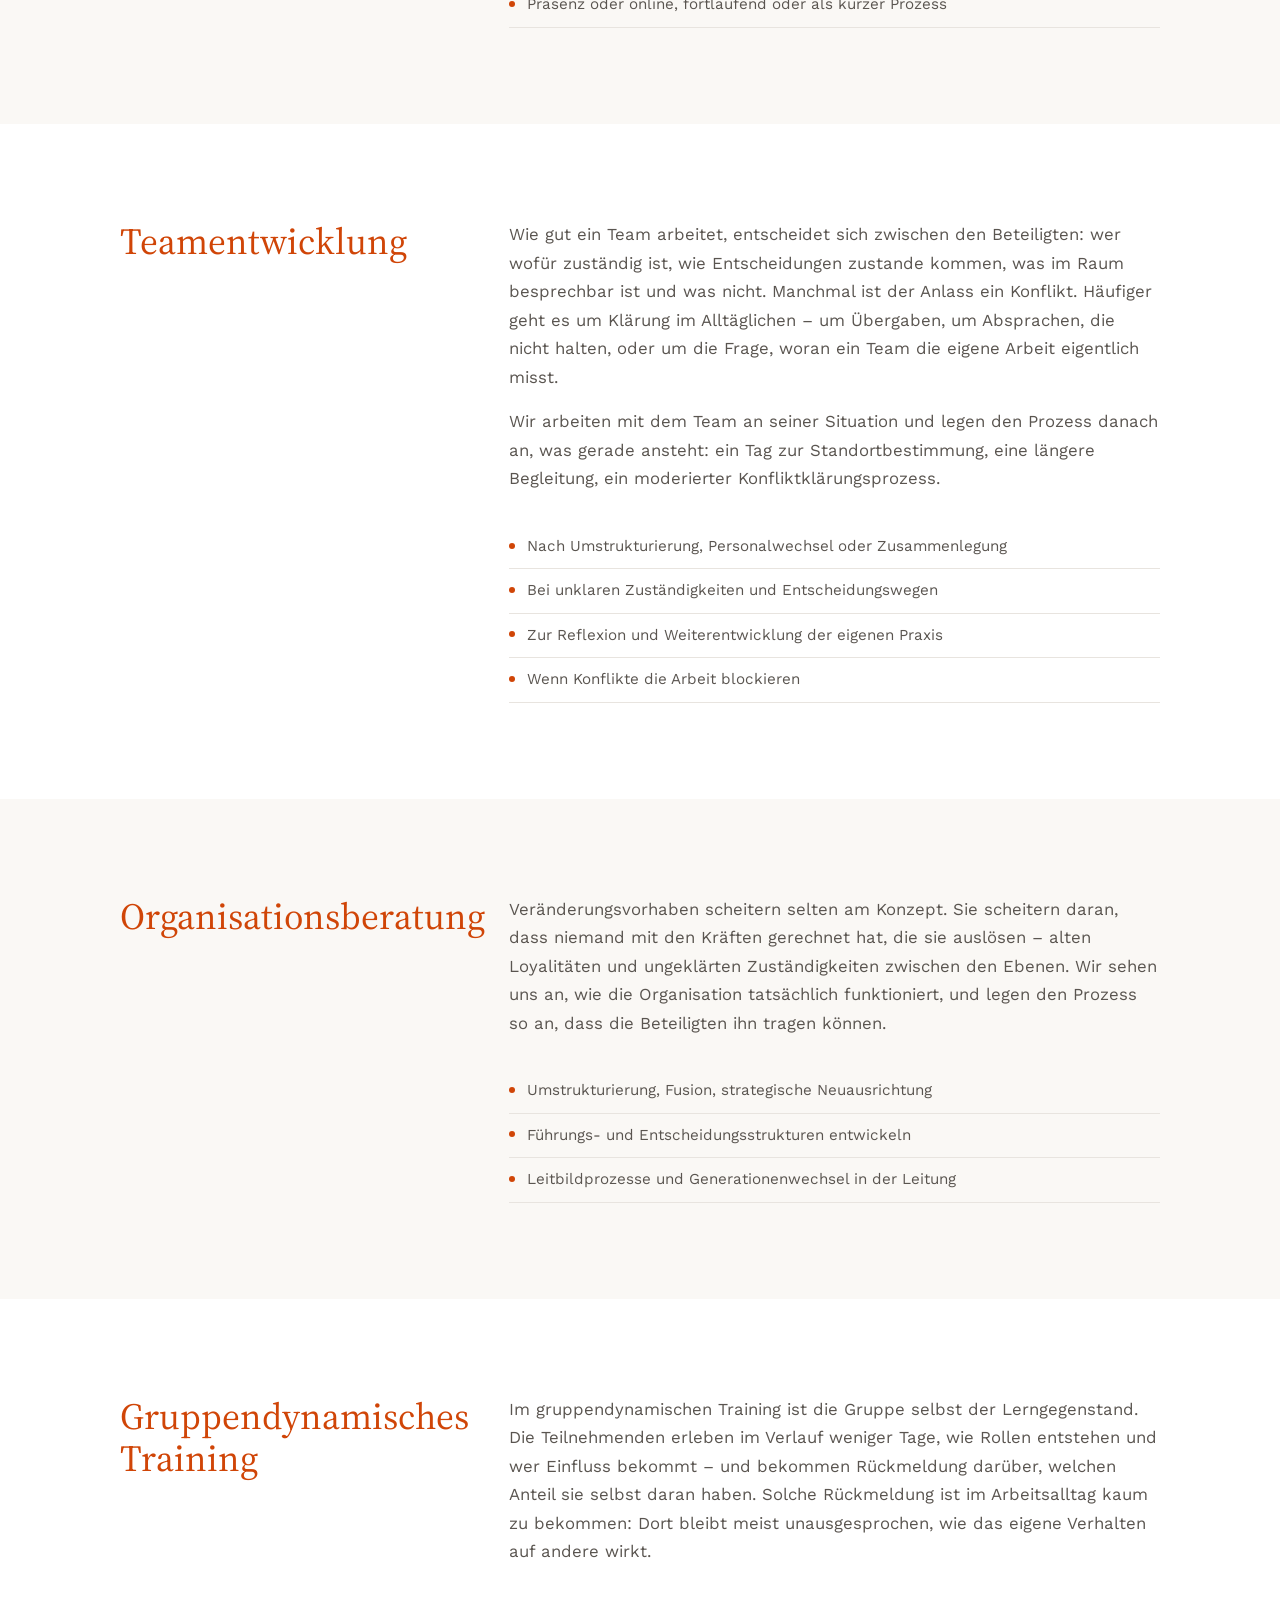
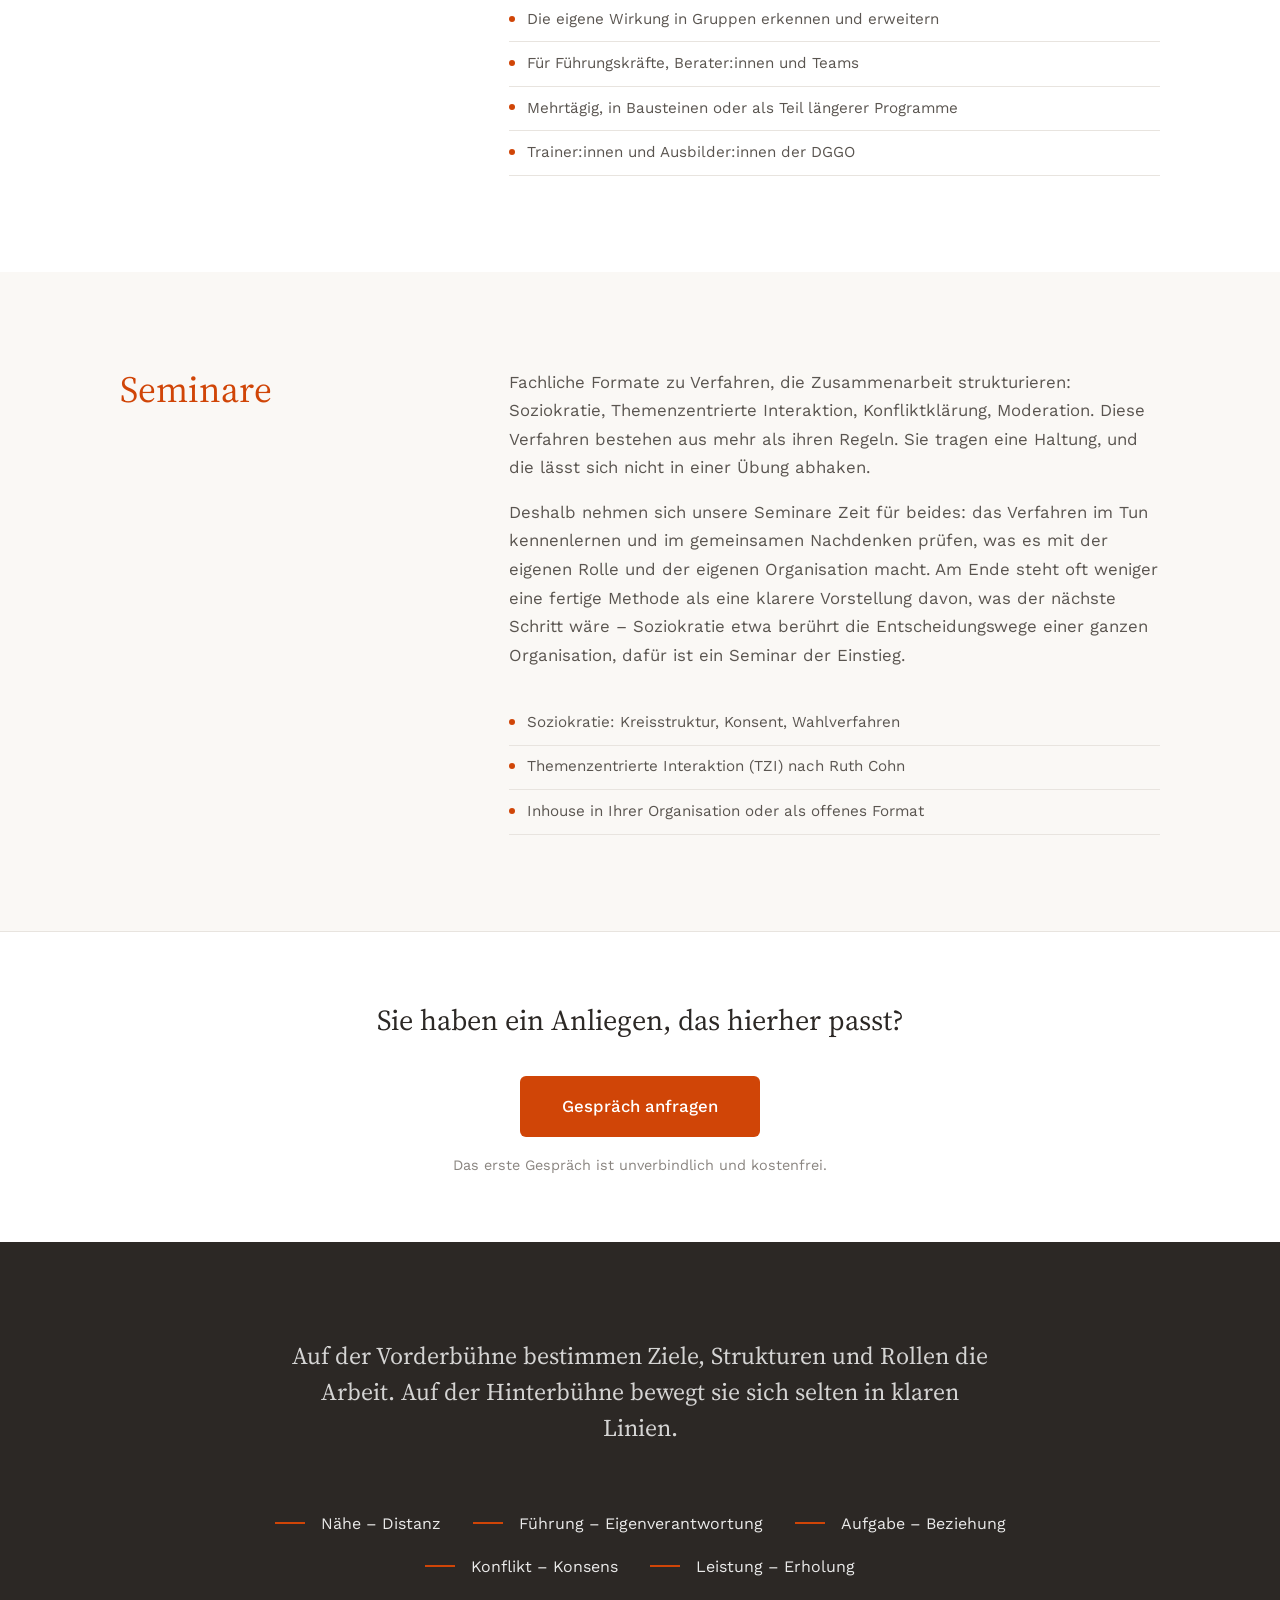
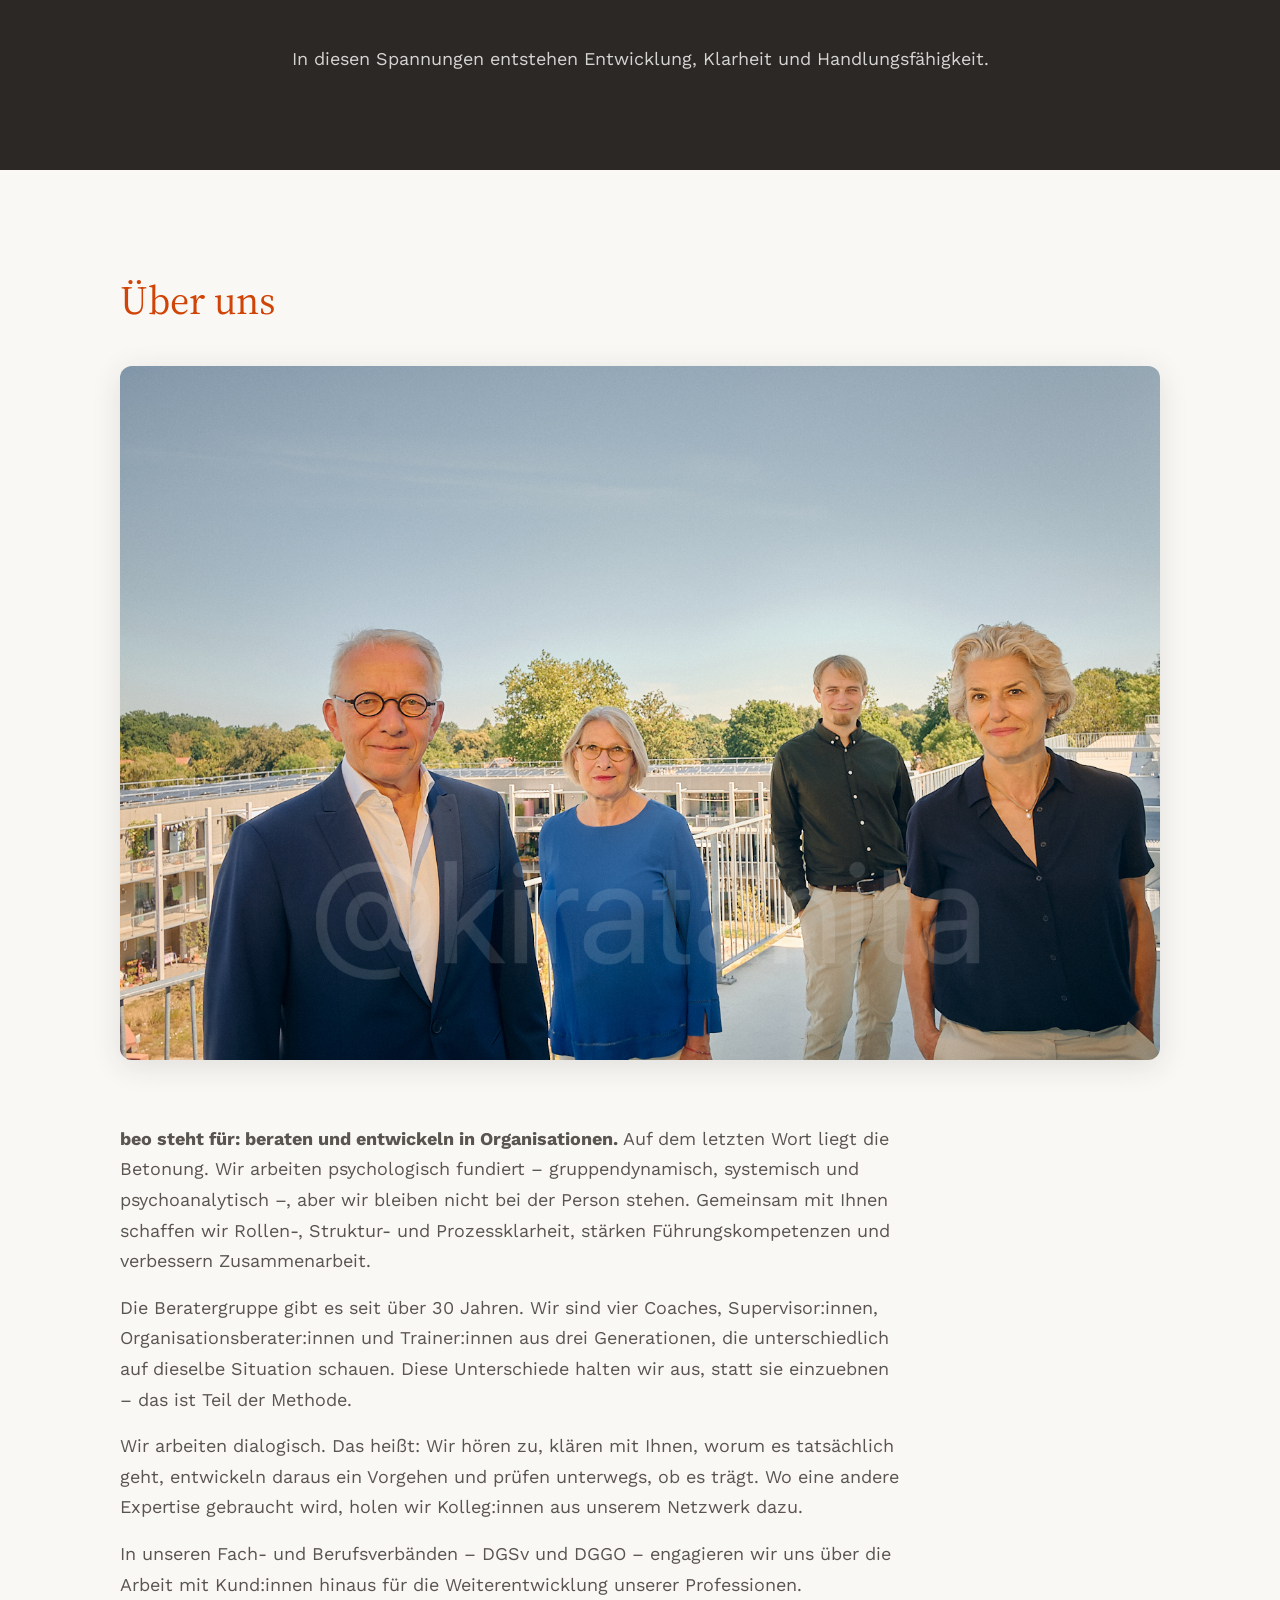
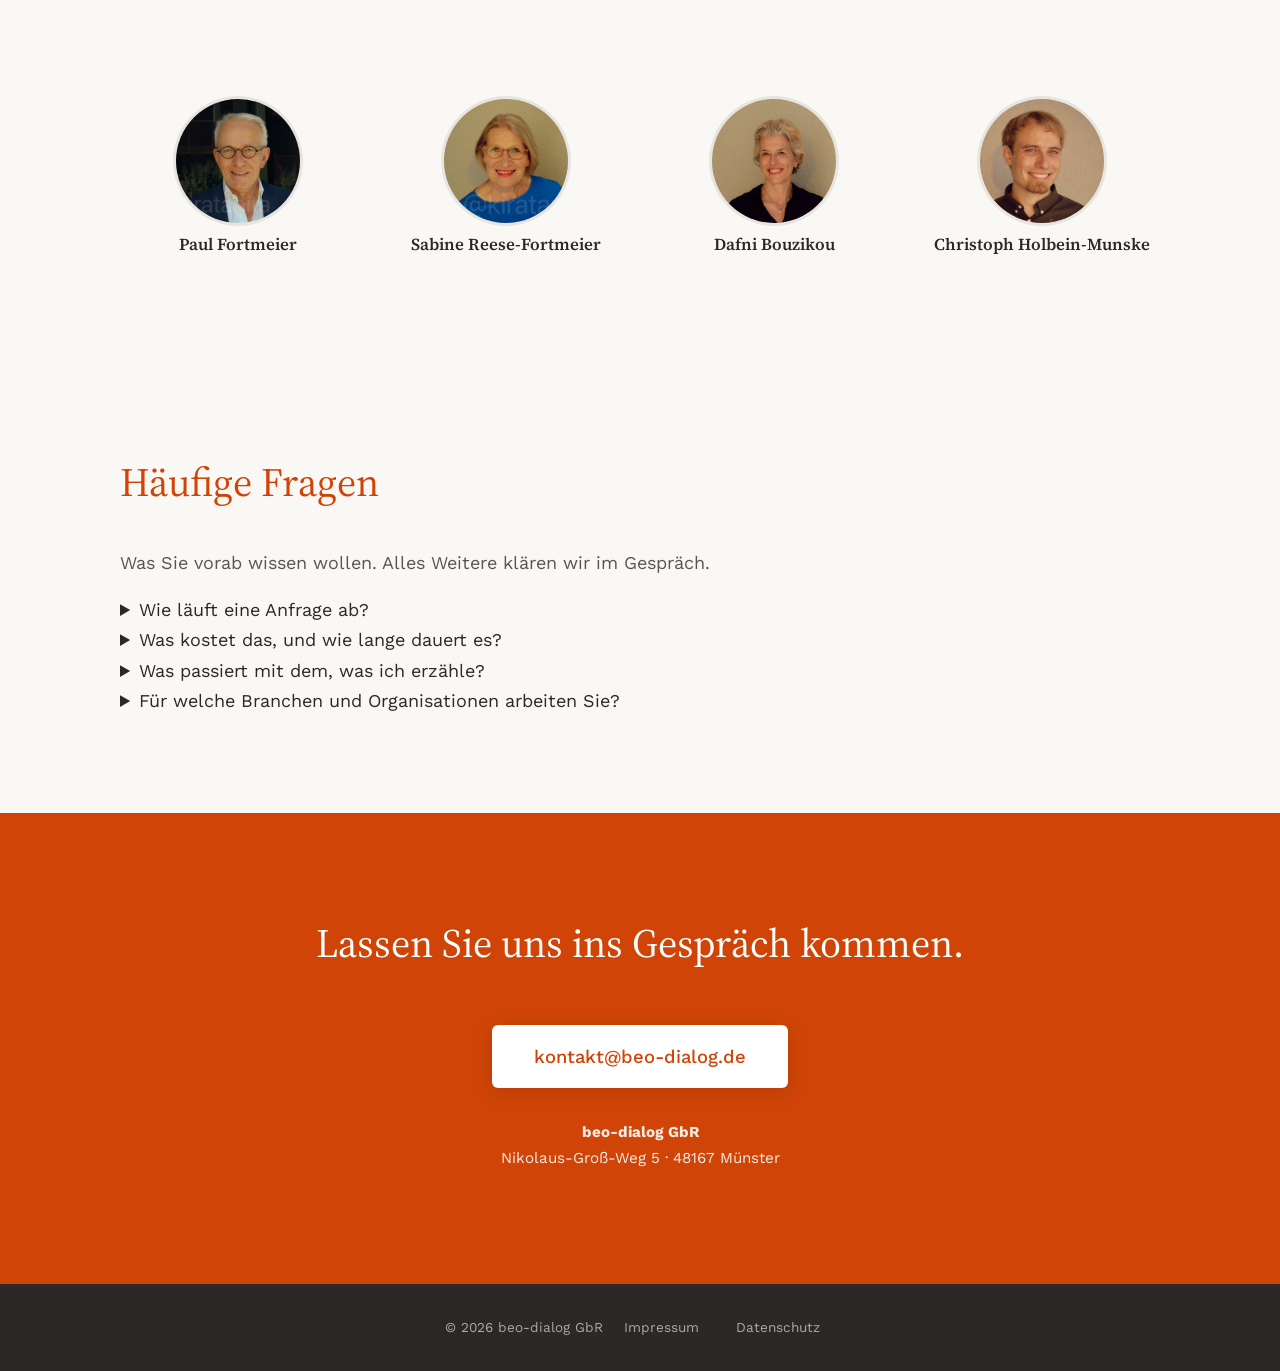
==== commit d6c2cda2: "FAQ: neue Fragen zu Kosten und Vertraulichkeit" ====
--- a/index.html
+++ b/index.html
@@ -218,20 +218,21 @@
       </div>
       <div class="faq-liste">
         <details>
-          <summary>Was ist der Unterschied zwischen Supervision und Coaching?</summary>
-          <p>Supervision reflektiert das berufliche Handeln von Menschen, die mit Menschen arbeiten – den einzelnen Fall, die Beziehung zur Klientin, die eigene Rolle im Team. Coaching richtet sich an Menschen mit Führungsverantwortung und arbeitet an Entscheidungen, Rollenkonflikten und der eigenen Wirkung. In der Praxis überschneidet sich beides. Welches Format passt, klären wir im Erstgespräch.</p>
+          <summary>Wie läuft eine Anfrage ab?</summary>
+          <p>Am Anfang steht ein unverbindliches Gespräch, in dem wir zuhören und den Kontext klären. Daraus entwickeln wir gemeinsam mit Ihnen ein Vorgehen und stimmen es ab, bevor etwas beginnt. Die vereinbarten Maßnahmen setzen wir mit Ihnen um. Zwischendurch und am Ende prüfen wir zusammen, ob die gewünschte Wirkung eingetreten ist.</p>
+        </details>
+        <details>
+          <summary>Was kostet das, und wie lange dauert es?</summary>
+          <p>Beides richtet sich nach dem Anliegen. Ein Teamtag ist etwas anderes als eine Organisationsberatung über mehrere Monate, und fortlaufende Supervision folgt einem eigenen Rhythmus. Umfang, Dauer und Kosten klären wir im Erstgespräch – danach erhalten Sie ein konkretes Angebot. Das Erstgespräch selbst ist kostenfrei und verpflichtet Sie zu nichts.</p>
+        </details>
+        <details>
+          <summary>Was passiert mit dem, was ich erzähle?</summary>
+          <p>Vertraulichkeit ist die Grundregel unserer Arbeit. Was in Supervision, Coaching oder Teamentwicklung zur Sprache kommt, bleibt im Raum. Nach außen geht ausschließlich das, was ausdrücklich so vereinbart wurde.</p>
+          <p>Wer was erfährt, klären wir vorher mit allen Beteiligten – auch und gerade dann, wenn die Organisation die Beratung beauftragt und bezahlt. Was eine Leitung über einen laufenden Prozess erfährt, wird zu Beginn miteinander festgelegt.</p>
         </details>
         <details>
           <summary>Für welche Branchen und Organisationen arbeiten Sie?</summary>
           <p>Für Organisationen, deren Arbeitsgegenstand der Mensch selbst ist – Beratung, Bildung, Therapie, medizinische Versorgung, soziale Betreuung – ebenso wie für Unternehmen, Verwaltungen und Verbände. Konkret unter anderem: Industrie, Energie und Logistik, IT und Telekommunikation, öffentliche Verwaltung und Kommunen, Hochschulen und wissenschaftliche Einrichtungen, Kliniken und Palliativeinrichtungen, Wohlfahrtspflege und Non-Profits, kirchennahe Organisationen, internationale Hilfs- und Entwicklungsorganisationen.</p>
-        </details>
-        <details>
-          <summary>Wie läuft eine Anfrage ab?</summary>
-          <p>Am Anfang steht ein unverbindliches Gespräch, in dem wir zuhören und den Kontext klären. Daraus entwickeln wir gemeinsam mit Ihnen ein Vorgehen und stimmen es ab, bevor etwas beginnt. Die vereinbarten Maßnahmen setzen wir mit Ihnen um. Zwischendurch und am Ende prüfen wir zusammen, ob die gewünschte Wirkung eingetreten ist.</p>
-        </details>
-        <details>
-          <summary>Was ist gruppendynamisches Training genau?</summary>
-          <p>Ein mehrtägiges Format, in dem die Gruppe selbst der Lerngegenstand ist. Statt über Zusammenarbeit zu sprechen, beobachten die Teilnehmenden, was in ihrer eigenen Gruppe gerade passiert – wie Rollen entstehen, wer Einfluss bekommt, wie Konflikte verlaufen. Die Methode ist in der Deutschen Gesellschaft für Gruppendynamik und Organisationsdynamik (DGGO) verankert, in der wir als Trainer:innen und Ausbilder:innen tätig sind.</p>
         </details>
       </div>
     </div>
--- a/style.css
+++ b/style.css
@@ -388,49 +388,34 @@
   line-height: 1.3;
 }
 
-/* === FAQ === */
-.faq { background: #fff; }
-.faq-grid {
+/* === BEVOR SIE ANFRAGEN === */
+.vorab { background: #fff; }
+.vorab h3 {
+  font-family: var(--font-display);
+  font-size: 1.2rem;
+  font-weight: 600;
+  color: var(--text-dark);
+  margin-bottom: var(--space-xs);
+}
+.vorab p { font-size: .98rem; }
+.vorab-breit { margin-bottom: var(--space-lg); }
+.vorab-breit p { max-width: 720px; }
+.vorab .branchen {
+  display: flex;
+  flex-wrap: wrap;
+  gap: .45rem;
+  list-style: none;
+  padding: 0;
+  margin-top: var(--space-sm);
+}
+.vorab-spalten {
   display: grid;
-  grid-template-columns: minmax(220px, 1fr) 2fr;
+  grid-template-columns: 1fr 1fr;
   gap: var(--space-lg);
-  align-items: start;
-}
-.faq-intro h2 { margin-bottom: var(--space-sm); }
-.faq-intro p { font-size: .95rem; margin-bottom: 0; }
-.faq-liste details {
-  border-bottom: 1px solid var(--warm-gray);
-}
-.faq-liste details:first-child { border-top: 1px solid var(--warm-gray); }
-.faq-liste summary {
-  cursor: pointer;
-  list-style: none;
-  padding: var(--space-sm) 2.2rem var(--space-sm) 0;
-  position: relative;
-  font-weight: 500;
-  font-size: 1rem;
-  color: var(--text-dark);
-  transition: color .2s;
-}
-.faq-liste summary::-webkit-details-marker { display: none; }
-.faq-liste summary:hover { color: var(--beo-red); }
-.faq-liste summary::after {
-  content: '+';
-  position: absolute;
-  right: .3rem;
-  top: 50%;
-  transform: translateY(-50%);
-  font-size: 1.4rem;
-  line-height: 1;
-  color: var(--beo-red);
-  transition: transform .2s;
-}
-.faq-liste details[open] summary::after { content: '−'; }
-.faq-liste details p {
-  font-size: .95rem;
-  padding-bottom: var(--space-sm);
-  margin-bottom: 0;
-}
+  padding-top: var(--space-md);
+  border-top: 1px solid var(--warm-gray);
+}
+.vorab-spalten p:last-child { margin-bottom: 0; }
 
 /* === KONTAKT === */
 .kontakt { background: var(--beo-red); color: #fff; text-align: center; }
@@ -636,7 +621,7 @@
   .nav-links li:last-child a { border-bottom: none; }
   .nav-toggle { display: block; }
 
-  .angebot-grid, .faq-grid { grid-template-columns: 1fr; gap: var(--space-md); }
+  .angebot-grid, .vorab-spalten { grid-template-columns: 1fr; gap: var(--space-md); }
   .saeulen-grid { gap: var(--space-md); }
 }
 
